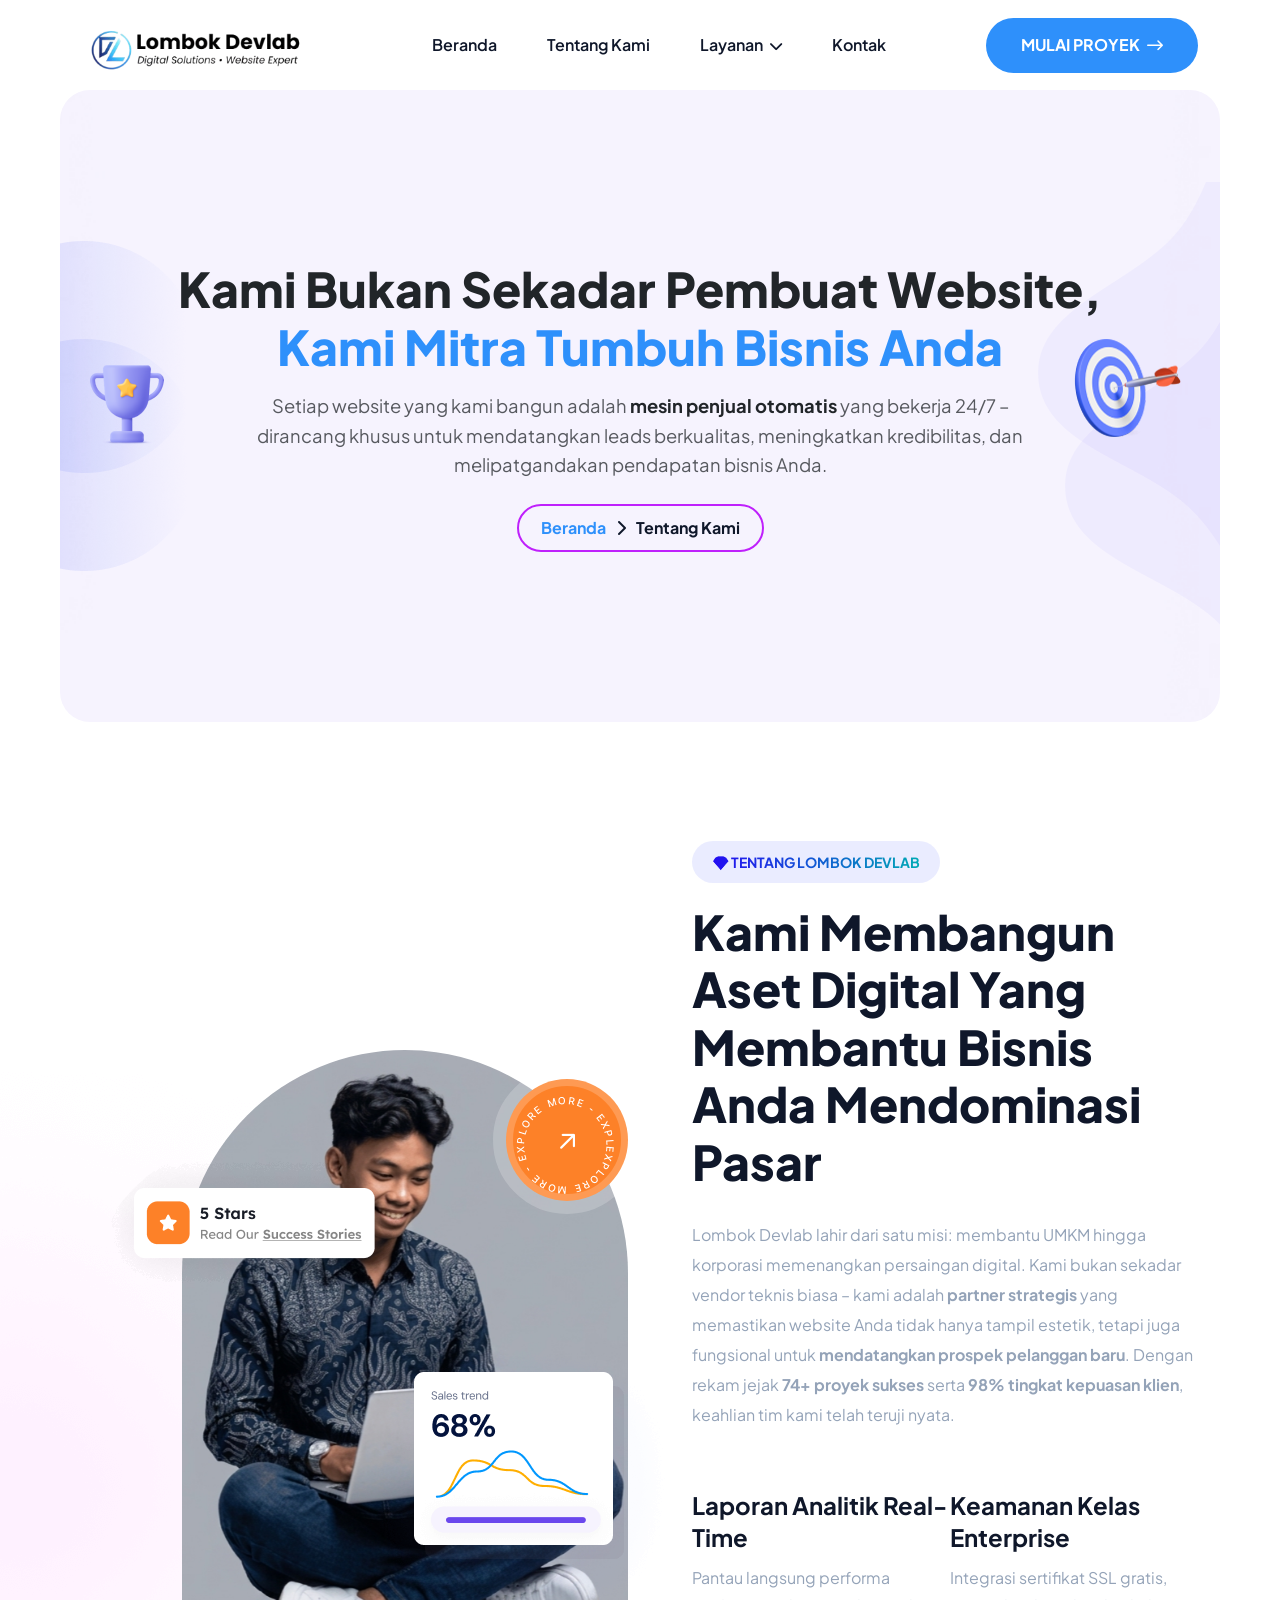
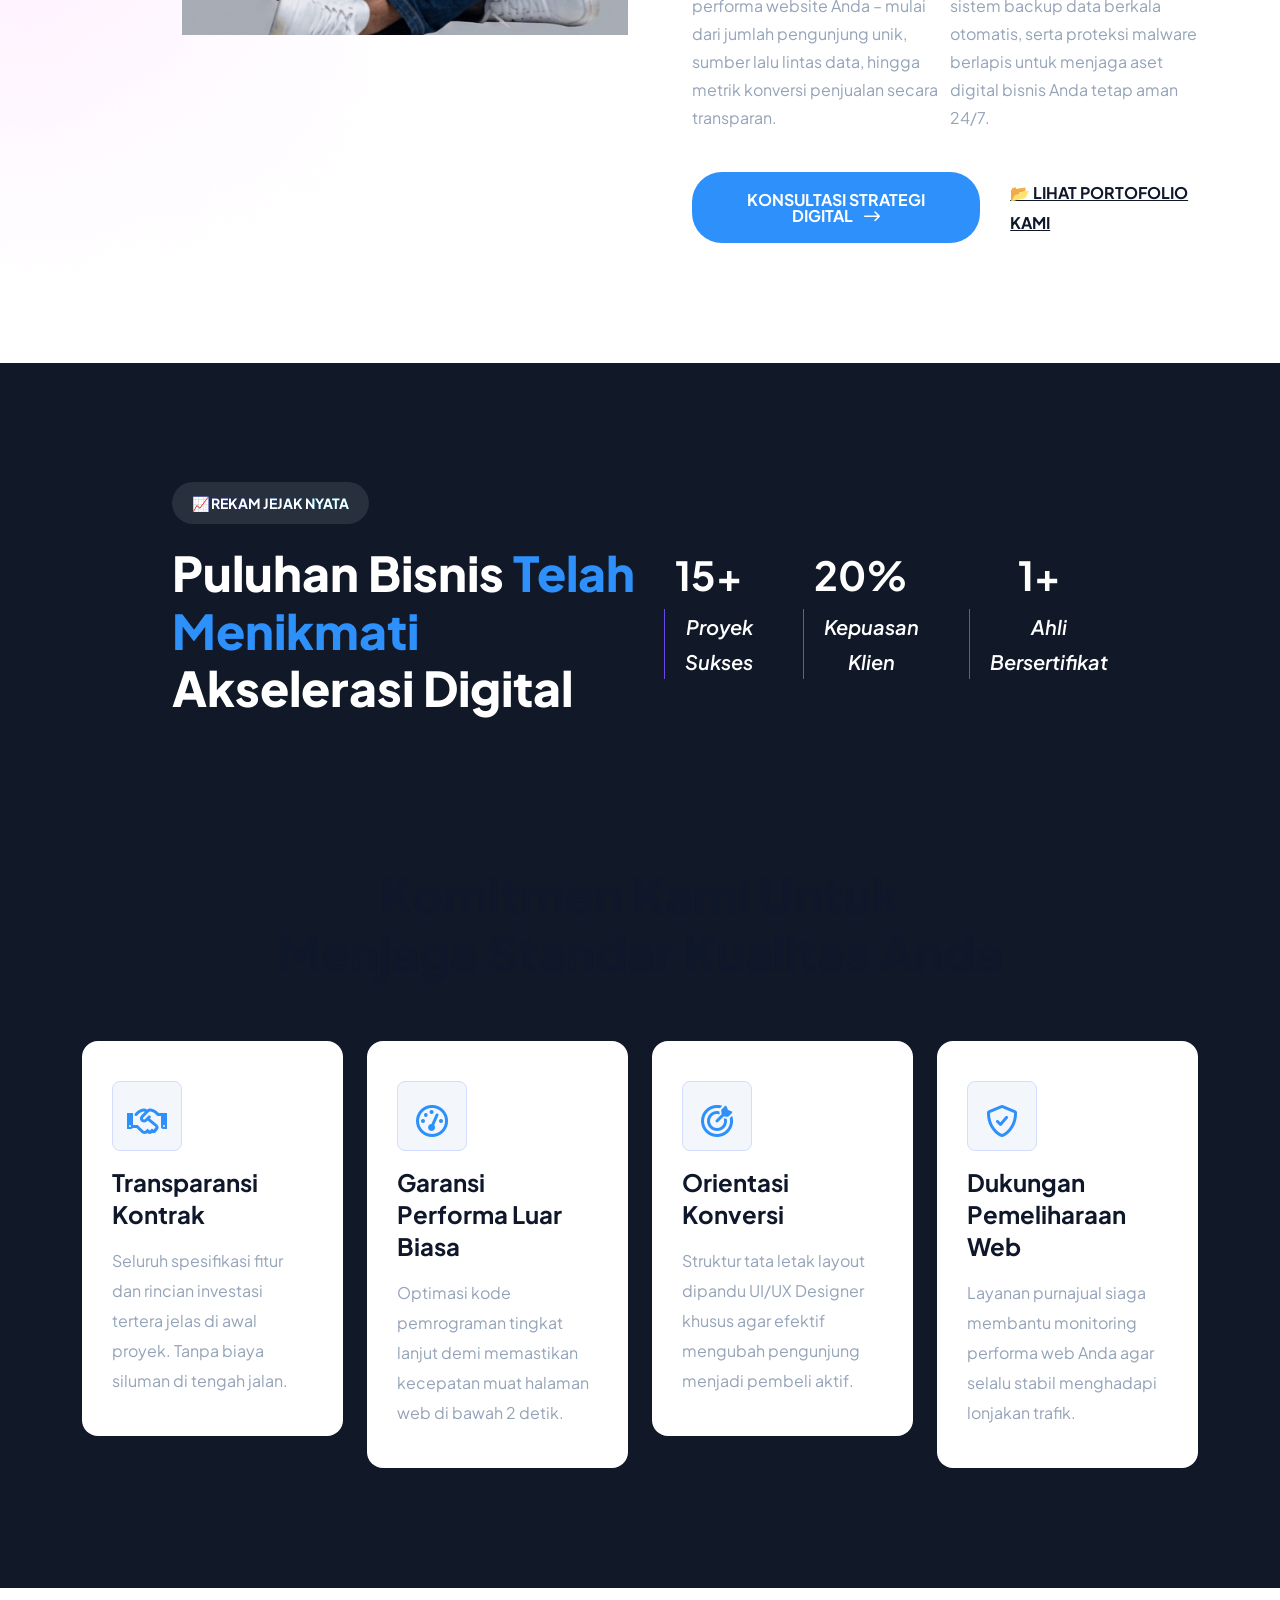
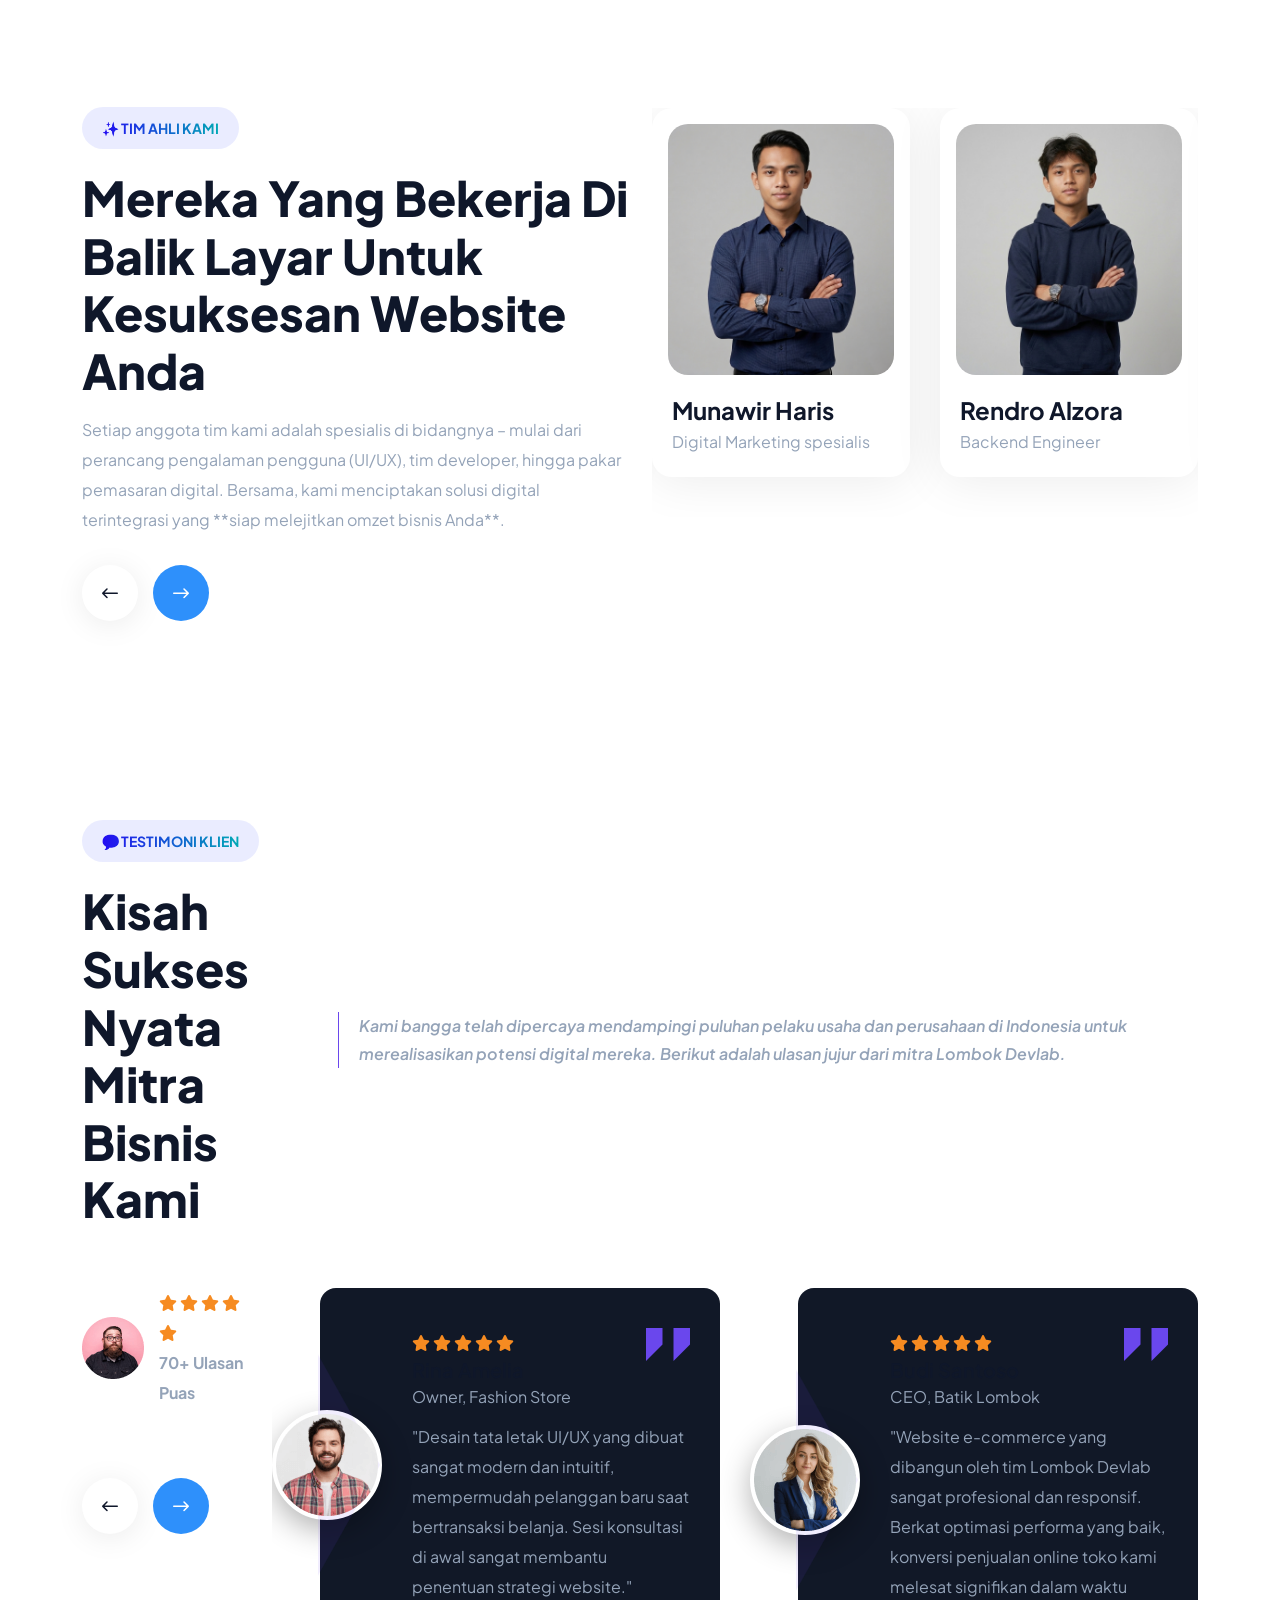
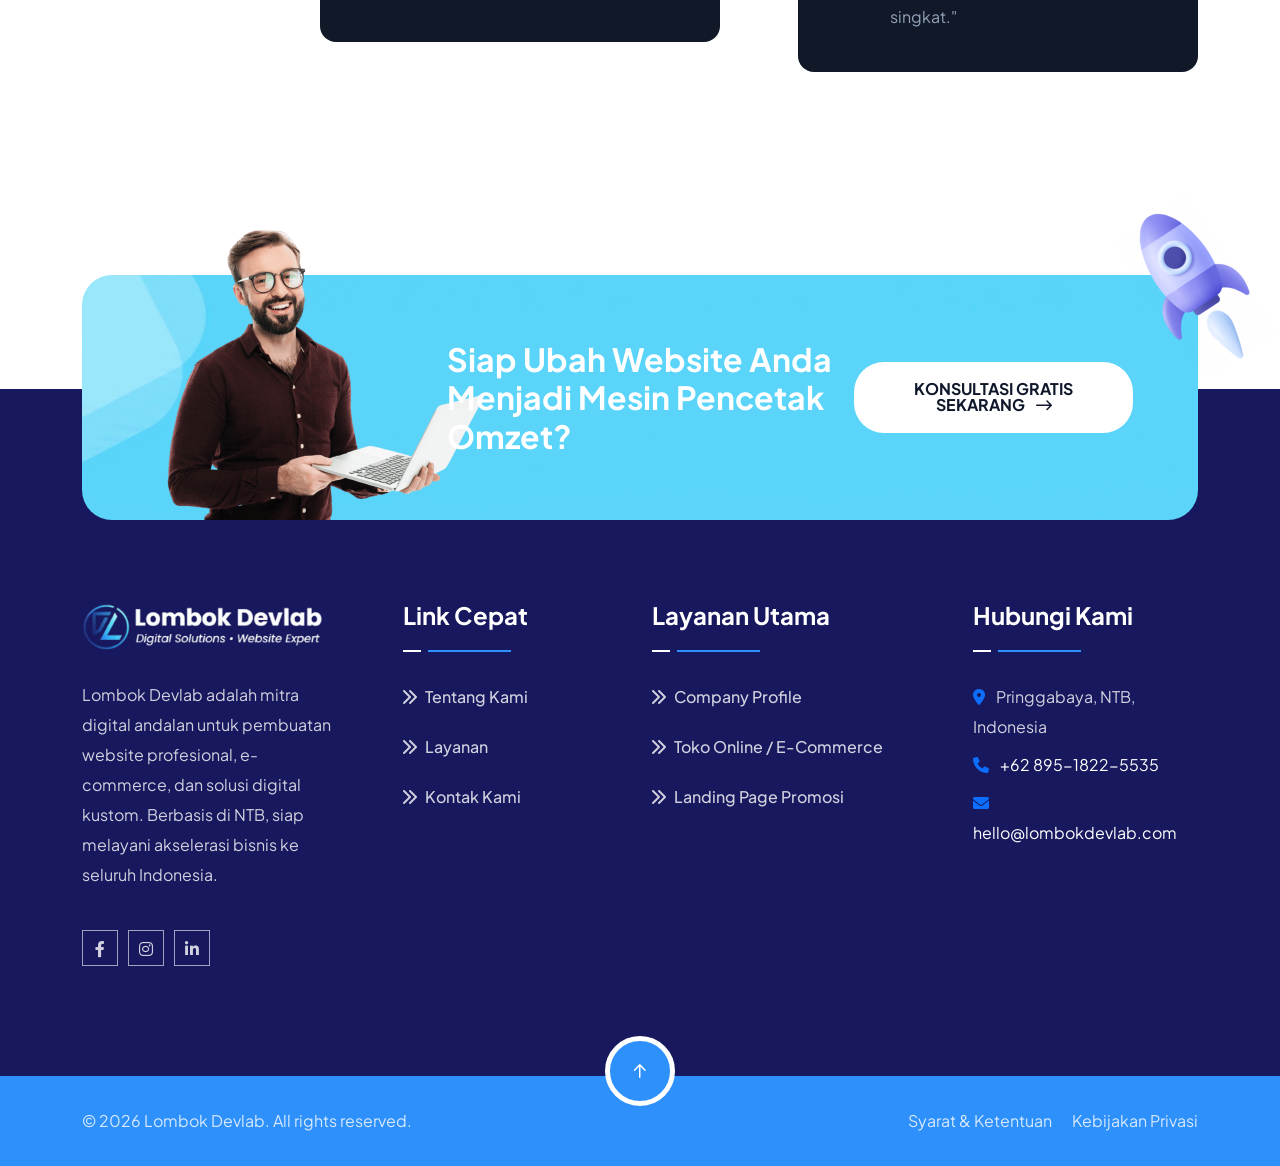
==== about.html @ bbd4115a "chybenk update" ====
<!DOCTYPE html>
<html lang="id">
<head>
    <meta charset="UTF-8">
    <meta http-equiv="X-UA-Compatible" content="IE=edge">
    <meta name="viewport" content="width=device-width, initial-scale=1">
    <meta name="author" content="Lombok Devlab">
    
    <title>Tentang Kami | Lombok Devlab - Agensi Web & Solusi Digital NTB</title>
    <meta name="title" content="Tentang Kami | Lombok Devlab - Agensi Web & Solusi Digital NTB">
    <meta name="description" content="Kenali Lombok Devlab, mitra digital tepercaya di NTB yang menghadirkan layanan pembuatan website profesional, toko online, dan optimasi SEO bergaransi selamanya.">
    <meta name="keywords" content="profil lombok devlab, agensi web mataram, developer website lombok, tentang lombok devlab, it consultant ntb, jasa web pringgabaya">
    <meta name="robots" content="index, follow">
    
    <link rel="canonical" href="https://lombokdevlab.com/about.html">

    <meta property="og:locale" content="id_ID">
    <meta property="og:type" content="website">
    <meta property="og:title" content="Tentang Kami | Lombok Devlab - Agensi Pembuatan Website">
    <meta property="og:description" content="Mitra digital andalan Anda. Dengan portofolio 74+ proyek sukses, kami siap membantu akselerasi bisnis Anda lewat website modern standar global.">
    <meta property="og:url" content="https://lombokdevlab.com/about.html">
    <meta property="og:site_name" content="Lombok Devlab">
    <meta property="og:image" content="https://lombokdevlab.com/assets/img/logo/og-image.jpg">

    <meta property="twitter:card" content="summary_large_image">
    <meta property="twitter:url" content="https://lombokdevlab.com/about.html">
    <meta property="twitter:title" content="Tentang Kami | Lombok Devlab - Agensi Pembuatan Website">
    <meta property="twitter:description" content="Mitra digital andalan Anda. Dengan portofolio 74+ proyek sukses, kami siap membantu akselerasi bisnis Anda lewat website modern standar global.">
    <meta property="twitter:image" content="https://lombokdevlab.com/assets/img/logo/og-image.jpg">
    
    <link rel="shortcut icon" href="assets/img/favicon.svg">
    <link rel="stylesheet" href="assets/css/bootstrap.min.css">
    <link rel="stylesheet" href="assets/css/all.min.css">
    <link rel="stylesheet" href="assets/css/animate.css">
    <link rel="stylesheet" href="assets/css/icomoon.css">
    <link rel="stylesheet" href="assets/css/magnific-popup.css">
    <link rel="stylesheet" href="assets/css/meanmenu.css">
    <link rel="stylesheet" href="assets/css/swiper-bundle.min.css">
    <link rel="stylesheet" href="assets/css/nice-select.css">
    <link rel="stylesheet" href="assets/css/color.css">
    <link rel="stylesheet" href="assets/css/main.css">
    
    <script type="application/ld+json">
    {
      "@context": "https://schema.org",
      "@type": "AboutPage",
      "name": "Tentang Lombok Devlab",
      "description": "Layanan pembuatan website profesional dan e-commerce di NTB dengan fokus pada hasil konversi tinggi dan pertumbuhan bisnis.",
      "url": "https://lombokdevlab.com/about.html",
      "mainEntity": {
        "@type": "Organization",
        "name": "Lombok Devlab",
        "telephone": "+6289518225535",
        "email": "hello@lombokdevlab.com",
        "address": {
          "@type": "PostalAddress",
          "streetAddress": "Mataram - Pringgabaya",
          "addressLocality": "Mataram",
          "addressRegion": "NTB",
          "addressCountry": "ID"
        }
      }
    }
    </script>
     <style>
    @media (max-width: 991px) {
        #header-sticky .container {
            padding-left: 20px !important;
            padding-right: 20px !important;
            max-width: 100% !important;
        }
        
        .header-main .logo img {
            height: 52px !important;
            width: auto !important;
            max-width: 190px !important;
            object-fit: contain !important;
        }
        
        .sidebar__toggle {
            width: 44px !important;
            height: 44px !important;
            display: flex !important;
            align-items: center !important;
            justify-content: center !important;
            border-radius: 8px !important;
            cursor: pointer;
            transition: all 0.3s ease;
        }

        #header-sticky:not(.sticky) .sidebar__toggle i {
            color: #000000 !important;
            font-size: 24px !important;
        }

        #header-sticky.sticky .sidebar__toggle i {
            color: #1a1a1a !important; 
            font-size: 24px !important;
        }
    }
    </style>
</head>
<body>

<button id="back-top" class="back-to-top"><i class="fa-regular fa-arrow-up"></i></button>

<div class="fix-area">
    <div class="offcanvas__info">
        <div class="offcanvas__wrapper">
            <div class="offcanvas__content">
                <div class="offcanvas__top mb-5 d-flex justify-content-between align-items-center">
                  
                    <div class="offcanvas__close"><button><i class="fas fa-times"></i></button></div>
                </div>
                <div class="mobile-menu fix mb-3"></div>
                <div class="offcanvas__contact">
                    <h4>Info Kontak</h4>
                    <ul>
                        <li class="d-flex align-items-center">
                            <div class="offcanvas__contact-icon"><i class="fal fa-map-marker-alt"></i></div>
                            <div class="offcanvas__contact-text"><a target="_blank" href="https://maps.app.goo.gl/cxtEDFqrJVQ4kTCD9">- Pringgabaya, NTB, Indonesia</a></div>
                        </li>
                        <li class="d-flex align-items-center">
                            <div class="offcanvas__contact-icon mr-15"><i class="fal fa-envelope"></i></div>
                            <div class="offcanvas__contact-text"><a href="mailto:hello@lombokdevlab.com">hello@lombokdevlab.com</a></div>
                        </li>
                        <li class="d-flex align-items-center">
                            <div class="offcanvas__contact-icon mr-15"><i class="fal fa-clock"></i></div>
                            <div class="offcanvas__contact-text"><span>Senin - Jumat, 09.00 - 17.00 WITA</span></div>
                        </li>
                        <li class="d-flex align-items-center">
                            <div class="offcanvas__contact-icon mr-15"><i class="far fa-phone"></i></div>
                            <div class="offcanvas__contact-text"><a href="https://wa.me/6289518225535">+62 895-1822-5535</a></div>
                        </li>
                    </ul>
                    <div class="social-icon d-flex align-items-center mt-4">
                        <span><br></span>
                        <hr>
                        <!-- chyybenk  -->
                        <hr>
                        <span><br></span>
                    </div>
                </div>
            </div>
        </div>
    </div>
</div>
<div class="offcanvas__overlay"></div>

<header id="header-sticky" class="header-1 style-2">
    <div class="container">
        <div class="mega-menu-wrapper">
            <div class="header-main">
                <div class="logo">
                    <a href="index.html" class="header-logo">
                        <img src="assets/img/logo/ldl-logo-black.png"  alt="Lombok Devlab Light Logo">
                    </a>
                    <a href="index.html" class="header-logo-2">
                        <img src="assets/img/logo/ldl-logo-black.png" style="max-width: 280px; height: auto;" alt="Lombok Devlab Dark Logo">
                    </a>
                </div>
                <div class="mean__menu-wrapper">
                    <div class="main-menu">
                        <nav id="mobile-menu">
                            <ul>
                                <li class="active"><a href="index.html">Beranda</a></li>
                                <li><a href="about.html">Tentang Kami</a></li>
                                <li class="has-dropdown">
                                    <a href="#">Layanan <i class="fa-solid fa-chevron-down"></i></a>
                                    <ul class="submenu">
                                        <li><a href="jasa-pembuatan-website-company-profile.html">Company Profile</a></li>
                                        <li><a href="jasa-pembuatan-toko-online-ecommerce.html">Toko Online</a></li>
                                        <li><a href="jasa-pembuatan-landing-page.html">Landing Page</a></li>
                                    </ul>
                                </li>
                                <!-- <li><a href="artikel.html">Artikel</a></li> -->
                                <li><a href="kontak.html">Kontak</a></li>
                            </ul>
                        </nav>
                    </div>
                </div>
                <div class="header-right d-flex justify-content-end align-items-center">
                    <div class="main-button">
                        <a href="https://wa.me/6289518225535?text=Halo%20Lombok%20Devlab,%20saya%20ingin%20memulai%20proyek%20pembuatan%20website." class="theme-btn">
                            Mulai Proyek <i class="fa-regular fa-arrow-right-long ms-1"></i>
                        </a>
                    </div>
                    <div class="header__hamburger d-xl-none my-auto">
                        <div class="sidebar__toggle">
                            <i class="fas fa-bars"></i>
                        </div>
                    </div>
                </div>
            </div>
        </div>
    </div>
</header>

<!-- hero section about -->
<div class="breadcrumb-wrapper bg-cover" style="background-image: url('assets/img/breadcrumb.jpg');">
    <div class="left-shape"><img src="assets/img/breadcrumb-shape.png" alt="Lombok Devlab Decor Element"></div>
    <div class="right-shape"><img src="assets/img/breadcrumb-shape-2.png" alt="Lombok Devlab Decor Element"></div>
    <div class="container">
        <div class="page-heading text-center">
            
            <h1 class="d-none">Tentang Lombok Devlab</h1>
            
            <div class="breadcrumb-sub-title">
                <h2 class="wow fadeInUp text-dark font-weight-bold" data-wow-delay=".3s" >
                    Kami Bukan Sekadar Pembuat Website,<br> 
                    <span style="color: var(--theme);">Kami Mitra Tumbuh Bisnis Anda</span>
                </h2>
            </div>
            
            <p class="wow fadeInUp mt-3 text-muted" data-wow-delay=".5s" style="font-size: 1.15rem; max-width: 800px; margin: 0 auto; line-height: 1.6;">
                Setiap website yang kami bangun adalah <strong class="text-dark">mesin penjual otomatis</strong> yang bekerja 24/7 – dirancang khusus untuk mendatangkan leads berkualitas, meningkatkan kredibilitas, dan melipatgandakan pendapatan bisnis Anda.
            </p>
            
            <ul class="breadcrumb-items wow fadeInUp mt-4" data-wow-delay=".7s">
                <li>
                    <a href="index.html">Beranda</a>
                </li>
                <li>
                    <i class="fa-solid fa-chevron-right"></i>
                </li>
                <li>
                    Tentang Kami
                </li>
            </ul>

        </div>
    </div>
</div>

<!-- about sec -->
 <section class="about-section-2 fix section-padding">
    <div class="bg-shape"><img src="assets/img/about/bg-shape-2.png" alt="Lombok Devlab Background Decor"></div>
    <div class="right-shape float-bob-x"><img src="assets/img/case-studies/right-shaape.png" alt="Lombok Devlab Vector Element"></div>
    <div class="container">
        <div class="about-wrapper-2">
            <div class="row g-4 align-items-center">
                
                <div class="col-lg-6">
                    <div class="about-image">
                        <!-- <img src="assets/img/about/01.jpg" alt="Tim Pengembang Web Lombok Devlab" class="wow img-custom-anim-left"> -->
                        <img src="assets/img/about/01.jpg" alt="Tim Pengembang Web Lombok Devlab" class="wow img-custom-anim-left">
                        <div class="box-shape float-bob-y"><img src="assets/img/about/box-shape-2.png" alt="Decor Box"></div>
                        <div class="gap-shape float-bob-x"><img src="assets/img/about/grap-2.png" alt="Analytics Graph Decor"></div>
                        <a href="projects.html" class="circle-button">
                            <i class="fa-regular fa-arrow-up-right"></i>
                            <span class="text-circle"><img src="assets/img/about/white-text.png" alt="Interactive Button"></span>
                        </a>
                    </div>
                </div>
                
                <div class="col-lg-6">
                    <div class="about-content">
                        <div class="section-title">
                            <div class="sub-title bg-color-2 wow fadeInUp"><span>💎 TENTANG LOMBOK DEVLAB</span></div>
                            <h2 class="wow fadeInUp" data-wow-delay=".3s">
                                Kami Membangun <strong>Aset Digital</strong> yang Membantu Bisnis Anda <strong>Mendominasi Pasar</strong>
                            </h2>
                        </div>
                        
                        <p class="mt-3 mt-md-0 wow fadeInUp" data-wow-delay=".5s">
                            Lombok Devlab lahir dari satu misi: membantu UMKM hingga korporasi memenangkan persaingan digital. Kami bukan sekadar vendor teknis biasa – kami adalah <strong>partner strategis</strong> yang memastikan website Anda tidak hanya tampil estetik, tetapi juga fungsional untuk <strong>mendatangkan prospek pelanggan baru</strong>. Dengan rekam jejak <strong>74+ proyek sukses</strong> serta <strong>98% tingkat kepuasan klien</strong>, keahlian tim kami telah teruji nyata.
                        </p>
                        
                        <div class="icon-items-area">
                            <div class="icon-items wow fadeInUp" data-wow-delay=".3s">
                                <div class="content">
                                    <h3>Laporan Analitik Real-time</h3>
                                    <p>Pantau langsung performa performa website Anda – mulai dari jumlah pengunjung unik, sumber lalu lintas data, hingga metrik konversi penjualan secara transparan.</p>
                                </div>
                            </div>
                            <div class="icon-items wow fadeInUp" data-wow-delay=".5s">
                                <div class="content">
                                    <h3>Keamanan Kelas Enterprise</h3>
                                    <p>Integrasi sertifikat SSL gratis, sistem backup data berkala otomatis, serta proteksi malware berlapis untuk menjaga aset digital bisnis Anda tetap aman 24/7.</p>
                                </div>
                            </div>
                        </div>
                        
                        <div class="about-button">
                            <div class="main-button wow fadeInUp" data-wow-delay=".3s">
                                <a href="https://wa.me/6289518225535?text=Halo%20Lombok%20Devlab,%20saya%20tertarik%20dengan%20Jasa%20Konsultasi%20Strategi%20Digital%20di%20halaman%20About." class="theme-btn">
                                    Konsultasi Strategi Digital <i class="fa-regular fa-arrow-right-long ms-2"></i>
                                </a>
                            </div>
                            <a href="projects.html" class="link-btn wow fadeInUp" data-wow-delay=".5s">📂 Lihat Portofolio Kami</a>
                        </div>
                    </div>
                </div>

            </div>
        </div>
    </div>
</section>

<section class="cta-counter-section-3 fix section-bg section-padding bg-cover" style="background-image: url('assets/img/cta-counter-bg.jpg');">
    <div class="container">
        <div class="cta-counter-wrapper-2">
            <div class="section-title-area">
                <div class="section-title">
                    <div class="sub-title bg-color-3 wow fadeInUp"><span>📈 REKAM JEJAK NYATA</span></div>
                    <h2 class="text-white wow fadeInUp" data-wow-delay=".3s">
                        Puluhan Bisnis <strong style="color: var(--theme);">Telah Menikmati</strong> Akselerasi Digital
                    </h2>
                </div>
                <div class="counter-box-area">
                    <div class="counter-text wow fadeInUp" data-wow-delay=".3s">
                        <h2><span class="count">74</span>+</h2>
                        <p>Proyek Sukses</p>
                    </div>
                    <div class="counter-text wow fadeInUp" data-wow-delay=".5s">
                        <h2><span class="count">98</span>%</h2>
                        <p>Kepuasan Klien</p>
                    </div>
                    <div class="counter-text wow fadeInUp" data-wow-delay=".7s">
                        <h2><span class="count">5</span>+</h2>
                        <p>Ahli Bersertifikat</p>
                    </div>
                </div>
            </div>
        </div>
    </div>
</section>

<section class="value-section fix section-padding section-bg pt-0">
    <div class="value-shape"><img src="assets/img/value-shape.png" alt="Lombok Devlab Shape Element"></div>
    <div class="value-shape-2"><img src="assets/img/value-shape-2.png" alt="Lombok Devlab Shape Element"></div>
    <div class="container">
        <div class="section-title text-center wow fadeInUp">
            <h2>Komitmen Kami untuk <br><strong>Menjaga Standar Kualitas</strong> Anda</h2>
        </div>
        <div class="row g-4">
            <div class="col-xl-3 col-lg-4 col-md-6 wow fadeInUp" data-wow-delay=".2s">
                <div class="value-box-items">
                    <div class="icon"><i class="fa-regular fa-handshake" style="color: var(--theme); font-size: 2rem;"></i></div>
                    <div class="content mt-3">
                        <h3>Transparansi Kontrak</h3>
                        <p>Seluruh spesifikasi fitur dan rincian investasi tertera jelas di awal proyek. Tanpa biaya siluman di tengah jalan.</p>
                    </div>
                </div>
            </div>
            <div class="col-xl-3 col-lg-4 col-md-6 wow fadeInUp" data-wow-delay=".4s">
                <div class="value-box-items">
                    <div class="icon"><i class="fa-regular fa-gauge-high" style="color: var(--theme); font-size: 2rem;"></i></div>
                    <div class="content mt-3">
                        <h3>Garansi Performa Luar Biasa</h3>
                        <p>Optimasi kode pemrograman tingkat lanjut demi memastikan kecepatan muat halaman web di bawah 2 detik.</p>
                    </div>
                </div>
            </div>
            <div class="col-xl-3 col-lg-4 col-md-6 wow fadeInUp" data-wow-delay=".6s">
                <div class="value-box-items">
                    <div class="icon"><i class="fa-regular fa-bullseye-arrow" style="color: var(--theme); font-size: 2rem;"></i></div>
                    <div class="content mt-3">
                        <h3>Orientasi Konversi</h3>
                        <p>Struktur tata letak layout dipandu UI/UX Designer khusus agar efektif mengubah pengunjung menjadi pembeli aktif.</p>
                    </div>
                </div>
            </div>
            <div class="col-xl-3 col-lg-4 col-md-6 wow fadeInUp" data-wow-delay=".8s">
                <div class="value-box-items">
                    <div class="icon"><i class="fa-regular fa-shield-check" style="color: var(--theme); font-size: 2rem;"></i></div>
                    <div class="content mt-3">
                        <h3>Dukungan Pemeliharaan Web</h3>
                        <p>Layanan purnajual siaga membantu monitoring performa web Anda agar selalu stabil menghadapi lonjakan trafik.</p>
                    </div>
                </div>
            </div>
        </div>
    </div>
</section>

<section class="team-section-33 section-padding">
    <div class="container">
        <div class="row g-4">
            
            <div class="col-lg-6">
                <div class="team-left-content sticky-style">
                    <div class="section-title">
                        <div class="sub-title bg-color-2 wow fadeInUp"><span>✨ TIM AHLI KAMI</span></div>
                        <h2 class="wow fadeInUp" data-wow-delay=".3s">
                            Mereka yang <strong>Bekerja di Balik Layar</strong> untuk Kesuksesan Website Anda
                        </h2>
                        <p class="mt-3">
                            Setiap anggota tim kami adalah spesialis di bidangnya – mulai dari perancang pengalaman pengguna (UI/UX), tim developer, hingga pakar pemasaran digital. Bersama, kami menciptakan solusi digital terintegrasi yang **siap melejitkan omzet bisnis Anda**.
                        </p>
                    </div>
                    <div class="array-button wow fadeInUp">
                        <button class="array-prev"><i class="fa-regular fa-arrow-left-long"></i></button>
                        <button class="array-next"><i class="fa-regular fa-arrow-right-long"></i></button>
                    </div>
                </div>
            </div>
            
            <div class="col-lg-6">
                <div class="swiper team-slider">
                    <div class="swiper-wrapper">
                        
                        <div class="swiper-slide">
                            <div class="team-card-items mt-0">
                                <div class="team-image">
                                    <img src="assets/img/team/01.png" alt="Rizki Maulana - Lead Developer & Founder Lombok Devlab">
                                </div>
                                <div class="team-content">
                                    <h3><a href="javascript:void(0);">Rosi Zamhari</a></h3>
                                    <p>Lead Developer</p>
                                </div>
                            
                            </div>
                        </div>

                        <div class="swiper-slide">
                            <div class="team-card-items mt-0">
                                <div class="team-image">
                                    <img src="assets/img/team/02.jpg" alt="Munawir Haris- Digital Marketing Specialist Lombok Devlab">
                                </div>
                                <div class="team-content">
                                    <h3><a href="javascript:void(0);">Munawir Haris</a></h3>
                                    <p>Digital Marketing spesialis</p>
                                </div>
                               
                            </div>
                        </div>

                        <div class="swiper-slide">
                            <div class="team-card-items mt-0">
                                <div class="team-image">
                                    <img src="assets/img/team/02.png" alt="Rendro Alzora - Back End Engineer Lombok Devlab">
                                </div>
                                <div class="team-content">
                                    <h3><a href="javascript:void(0);">Rendro Alzora</a></h3>
                                    <p>Backend Engineer</p>
                                </div>
                          
                            </div>
                        </div>

                        <div class="swiper-slide">
                            <div class="team-card-items mt-0">
                                <div class="team-image">
                                    <!-- <img src="assets/img/team/04.jpg" alt="Aletta Quenby - Digital Marketing Specialist Lombok Devlab"> -->
                                    <img src="assets/img/team/04.jpg" alt="Aletta Quenby - UI/UX Designer Lombok Devlab">
                                </div>
                                <div class="team-content">
                                    <h3><a href="javascript:void(0);">Aletta Quenby</a></h3>
                                    <p>UI/UX Designer</p>
                                </div>
                              
                            </div>
                        </div>

                    </div>
                </div>
            </div>

        </div>
    </div>
</section>

<section class="testimonial-section fix section-padding">
    <div class="container">
        <div class="testimonial-wrapper">
            <div class="section-title-area">
                <div class="section-title">
                    <div class="sub-title bg-color-2 wow fadeInUp"><span>💬 TESTIMONI KLIEN</span></div>
                    <h2 class="wow fadeInUp" data-wow-delay=".3s">
                        Kisah Sukses Nyata<br>Mitra Bisnis Kami
                    </h2>
                </div>
                <p class="wow fadeInUp" data-wow-delay=".5s">
                    Kami bangga telah dipercaya mendampingi puluhan pelaku usaha dan perusahaan di Indonesia untuk merealisasikan potensi digital mereka. Berikut adalah ulasan jujur dari mitra Lombok Devlab.
                </p>
            </div>
            
            <div class="row">
                <div class="col-xl-2 col-lg-4">
                    <div class="testimonial-left wow fadeInUp" data-wow-delay=".3s">
                        <div class="client-img">
                            <img src="assets/img/testimonial/10.png" alt="Akumulasi Rating Klien Lombok Devlab">
                            <div class="content">
                                <div class="star">
                                    <i class="fa-solid fa-star"></i>
                                    <i class="fa-solid fa-star"></i>
                                    <i class="fa-solid fa-star"></i>
                                    <i class="fa-solid fa-star"></i>
                                    <i class="fa-solid fa-star"></i>
                                </div>
                                <p>70+ Ulasan Puas</p>
                            </div>
                        </div>
                        <div class="array-button wow fadeInUp" data-wow-delay=".5s">
                            <button class="array-prev"><i class="fa-regular fa-arrow-left-long"></i></button>
                            <button class="array-next"><i class="fa-regular fa-arrow-right-long"></i></button>
                        </div>
                    </div>
                </div>
                
                <div class="col-xl-10 col-lg-8">
                    <div class="swiper testimonial-slider">
                        <div class="swiper-wrapper">
                            
                            <div class="swiper-slide">
                                <div class="testimonial-box-items">
                                    <div class="icon">
                                        <img src="assets/img/testimonial/icon.png" alt="Quote Graphic Element">
                                    </div>
                                    <div class="testimonial-img">
                                        <img src="assets/img/testimonial/01.png" alt="Budi Santoso - CEO Batik Lombok">
                                        <div class="shape-img">
                                            <img src="assets/img/testimonial/shape.png" alt="Decorative Pattern">
                                        </div>
                                    </div>
                                    <div class="content">
                                        <div class="client-info">
                                            <div class="star">
                                                <i class="fa-solid fa-star"></i>
                                                <i class="fa-solid fa-star"></i>
                                                <i class="fa-solid fa-star"></i>
                                                <i class="fa-solid fa-star"></i>
                                                <i class="fa-solid fa-star"></i>
                                            </div>
                                            <h5>Budi Santoso</h5>
                                            <span>CEO, Batik Lombok</span>
                                        </div>
                                        <p>
                                            "Website e-commerce yang dibangun oleh tim Lombok Devlab sangat profesional dan responsif. Berkat optimasi performa yang baik, konversi penjualan online toko kami melesat signifikan dalam waktu singkat."
                                        </p>
                                    </div>
                                </div>
                            </div>
                            
                            <div class="swiper-slide">
                                <div class="testimonial-box-items">
                                    <div class="icon">
                                        <img src="assets/img/testimonial/icon.png" alt="Quote Graphic Element">
                                    </div>
                                    <div class="testimonial-img">
                                        <img src="assets/img/testimonial/02.png" alt="Rina Amelia - Owner Fashion Store">
                                        <div class="shape-img">
                                            <img src="assets/img/testimonial/shape.png" alt="Decorative Pattern">
                                        </div>
                                    </div>
                                    <div class="content">
                                        <div class="client-info">
                                            <div class="star">
                                                <i class="fa-solid fa-star"></i>
                                                <i class="fa-solid fa-star"></i>
                                                <i class="fa-solid fa-star"></i>
                                                <i class="fa-solid fa-star"></i>
                                                <i class="fa-solid fa-star"></i>
                                            </div>
                                            <h5>Rina Amelia</h5>
                                            <span>Owner, Fashion Store</span>
                                        </div>
                                        <p>
                                            "Desain tata letak UI/UX yang dibuat sangat modern dan intuitif, mempermudah pelanggan baru saat bertransaksi belanja. Sesi konsultasi di awal sangat membantu penentuan strategi website."
                                        </p>
                                    </div>
                                </div>
                            </div>

                          
                        </div>
                    </div>
                </div>
            </div>

        </div>
    </div>
</section>

<!-- Cta Section Start -->
<section class="cta-section section-padding pb-0">
    <div class="rokect-shape float-bob-y"><img src="assets/img/rokect.png" alt="Lombok Devlab Business Growth Rocket Animation"></div>
    <div class="container">
        <div class="cta-wrapper bg-cover" style="background-image: url('assets/img/cta-bg.png');">
            <div class="cta-img wow img-custom-anim-left" data-wow-duration="1.5s" data-wow-delay="0.3s">
                <img src="assets/img/cta-img.png" alt="Solusi Transformasi Digital Lombok Devlab">
            </div>
            
            <h2 class="wow fadeInUp" data-wow-delay=".3s">
                Siap Ubah Website Anda <br> Menjadi Mesin Pencetak Omzet?
            </h2>
            
            <div class="main-button wow fadeInUp" data-wow-delay=".5s">
                <a href="https://wa.me/6289518225535?text=Halo%20Lombok%20Devlab,%20saya%20sudah%20membaca%20halaman%20About%20dan%20ingin%20konsultasi%20pembuatan%20website%20sekarang." class="theme-btn text-decoration-none">
                    KONSULTASI GRATIS SEKARANG <i class="fa-regular fa-arrow-right-long ms-2"></i>
                </a>
            </div>
        </div>
    </div>
</section>

<!-- Footer Sec-->
<footer class="footer-section footer-bg fix">
    <div class="container">
        <div class="footer-widgets-wrapper">
            <div class="row">
                <div class="col-xl-3 col-lg-4 col-md-6 wow fadeInUp" data-wow-delay=".2s">
                    <div class="single-footer-widget">
                        <div class="widget-head">
                            <a href="index.html">
                                <img src="assets/img/logo/ldl-logo-white.png" style="max-width: 240px; width: 100%; height: auto;" alt="Lombok Devlab Digital Agency Logo">
                            </a>
                        </div>
                        <div class="footer-content">
                            <p>Lombok Devlab adalah mitra digital andalan untuk pembuatan website profesional, e-commerce, dan solusi digital kustom. Berbasis di NTB, siap melayani akselerasi bisnis ke seluruh Indonesia.</p>
                            <div class="social-icon d-flex align-items-center">
                                <a href="https://facebook.com" target="_blank"><i class="fab fa-facebook-f"></i></a>
                                <a href="https://instagram.com" target="_blank"><i class="fab fa-instagram"></i></a>
                                <a href="https://linkedin.com" target="_blank"><i class="fab fa-linkedin-in"></i></a>
                            </div>
                        </div>
                    </div>
                </div>

                <div class="col-xl-3 col-lg-4 col-md-6 ps-lg-5 wow fadeInUp" data-wow-delay=".4s">
                    <div class="single-footer-widget">
                        <div class="widget-head"><h3>Link Cepat</h3></div>
                        <ul class="list-area">
                            <li><a href="about.html"><i class="fa-solid fa-chevrons-right"></i> Tentang Kami</a></li>
                            <li><a href="#service"><i class="fa-solid fa-chevrons-right"></i> Layanan</a></li>
                            <!-- <li><a href="projects.html"><i class="fa-solid fa-chevrons-right"></i> Portofolio</a></li> -->
                            <!-- <li><a href="blog.html"><i class="fa-solid fa-chevrons-right"></i> Artikel</a></li> -->
                            <li><a href="kontak.html"><i class="fa-solid fa-chevrons-right"></i> Kontak Kami</a></li>
                        </ul>
                    </div>
                </div>

                <div class="col-xl-3 col-lg-4 col-md-6 wow fadeInUp" data-wow-delay=".6s">
                    <div class="single-footer-widget">
                        <div class="widget-head"><h3>Layanan Utama</h3></div>
                        <ul class="list-area mt-3">
                            <li><a href="jasa-pembuatan-website-company-profile.html"><i class="fa-solid fa-chevrons-right"></i> Company Profile</a></li>
                            <li><a href="jasa-pembuatan-toko-online-ecommerce.html"><i class="fa-solid fa-chevrons-right"></i> Toko Online / E-Commerce</a></li>
                            <li><a href="jasa-pembuatan-landing-page.html"><i class="fa-solid fa-chevrons-right"></i> Landing Page Promosi</a></li>
                            <!-- <li><a href="maintenance.html"><i class="fa-solid fa-chevrons-right"></i> Website Maintenance</a></li> -->
                        </ul>
                    </div>
                </div>

                <div class="col-xl-3 col-lg-4 col-md-6 ps-xl-5 wow fadeInUp" data-wow-delay=".8s">
                    <div class="single-footer-widget">
                        <div class="widget-head"><h3>Hubungi Kami</h3></div>
                        <div class="footer-content mt-3">
                            <p class="mb-2"><i class="fa-solid fa-location-dot me-2 text-primary"></i> Pringgabaya, NTB, Indonesia</p>
                            <p class="mb-2">
                                <a href="https://wa.me/6289518225535" class="text-white text-decoration-none">
                                    <i class="fa-solid fa-phone me-2 text-primary"></i> +62 895-1822-5535
                                </a>
                            </p>
                            <p class="mb-0">
                                <a href="mailto:hello@lombokdevlab.com" class="text-white text-decoration-none">
                                    <i class="fa-solid fa-envelope me-2 text-primary"></i> hello@lombokdevlab.com
                                </a>
                            </p>
                        </div>
                    </div>
                </div>
            </div>
        </div>
    </div>

    <div class="footer-bottom">
        <div class="container">
            <div class="footer-wrapper d-flex align-items-center justify-content-between">
                <p class="wow fadeInLeft color-2" data-wow-delay=".3s">
                    &copy; <span id="currentYear">2026</span> Lombok Devlab. All rights reserved.
                </p>
                <ul class="footer-menu wow fadeInRight" data-wow-delay=".5s">
                    <li><a href="terms.html">Syarat & Ketentuan</a></li>
                    <li><a href="privacy.html">Kebijakan Privasi</a></li>
                </ul>
            </div>
        </div>
        <a href="#" id="scrollUp" class="scroll-icon"><i class="far fa-arrow-up"></i></a>
    </div>
</footer>

<script>
    document.getElementById("currentYear").textContent = new Date().getFullYear();
</script>

<!-- All JS Plugins -->
<script src="assets/js/jquery-3.7.1.min.js"></script>
<script src="assets/js/viewport.jquery.js"></script>
<script src="assets/js/bootstrap.bundle.min.js"></script>
<script src="assets/js/jquery.nice-select.min.js"></script>
<script src="assets/js/jquery.waypoints.js"></script>
<script src="assets/js/jquery.counterup.min.js"></script>
<script src="assets/js/swiper-bundle.min.js"></script>
<script src="assets/js/jquery.meanmenu.min.js"></script>
<script src="assets/js/jquery.magnific-popup.min.js"></script>
<script src="assets/js/wow.min.js"></script>
<script src="assets/js/circle-progress.js"></script>
<script src="assets/js/contact.form.js"></script>
<script src="assets/js/main.js"></script>
</body>
</html>
---- assets/css/main.css ----
/*
Theme Name: Digtek
Author: Gramentheme
Author URI: https://themeforest.net/user/Gramentheme
Description: Digtek - Digital Marketing Agency Html Template
Version: 1.0.0
*/
/*CSS Table Of Content Ends Here*/
@import url("https://fonts.googleapis.com/css2?family=Plus+Jakarta+Sans:ital,wght@0,200..800;1,200..800&amp;display=swap");
@import url("https://fonts.googleapis.com/css2?family=DM+Sans:ital,opsz,wght@0,9..40,100..1000;1,9..40,100..1000&amp;display=swap");
/* :root {
  --body: #fff;
  --black: #000;
  --white: #fff;
  --theme: #6A47ED;
  --theme2: #C6F806;
  --header: #17012C;
  --text: #504E4E;
  --border: #E5E5E5;
  --bg: #F6F3FE;
  --box-shadow: 0px 4px 25px 0px rgba(0, 0, 0, 0.06);
} */


/* :root {
  --body: #0a0c10;        
  --black: #000000;
  --white: #ffffff;
  --theme: #0066FF;         
  --theme2: #00D1FF;        
  --header: #0f172a;        
  --text: #94a3b8;        
  --title: #f8fafc;        
  --border: #1e293b;       
  --bg: #111827;            
  --box-shadow: 0px 10px 30px 0px rgba(0, 0, 0, 0.3);
} */

/* warna baru */
:root {
  --body: #0a0c10;
  --black: #000000;
  --white: #ffffff;
  --theme: #2E90FB;        /* ganti dari #0066FF ke biru medium logo */
  --theme2: #54D8FC;       /* sudah cocok, boleh pertahankan */
  --header: #0f172a;       /* opsional: bisa ganti ke #232C72 untuk nuansa biru gelap */
  --text: #94a3b8;
  --title: #f8fafc;
  --border: #1e293b;
  --bg: #111827;
  --box-shadow: 0px 10px 30px 0px rgba(0, 0, 0, 0.3);
}

.main-button {
  position: relative;
  display: flex;
  align-items: center;
}
.main-button .theme-btn {
  position: relative;
  z-index: 2;
  display: inline-block;
  border: none;
  text-transform: uppercase;
  text-align: center;
  background-color: var(--theme);
  color: var(--white);
  font-size: 16px;
  font-weight: 700;
  line-height: 1;
  padding: 19.5px 35px;
  border-radius: 30px;
}
@media (max-width: 575px) {
  .main-button .theme-btn {
    padding: 18px 30px;
    font-size: 14px;
  }
}
.main-button .arrow-btn {
  width: 51px;
  height: 51px;
  line-height: 51px;
  text-align: center;
  background: var(--theme);
  color: var(--white);
  border-radius: 50%;
  display: inline-block;
  transition: all 0.4s ease-in-out;
}
.main-button .arrow-btn:hover {
  background: var(--header);
  color: var(--white);
}
.main-button:hover .theme-btn, .main-button:hover .arrow-btn {
  background-color: var(--header);
}

.link-btn {
  color: var(--header);
  font-size: 14px;
  font-weight: 500;
  text-transform: uppercase;
  display: inline-block;
}
.link-btn i {
  margin-left: 10px;
}
.link-btn:hover {
  color: var(--theme);
}

/* --------------------------------------------
    Template Default Fonts & Fonts Styles
 ---------------------------------------------- */
body {
  font-family: "Plus Jakarta Sans", sans-serif;
  font-size: 16px;
  font-weight: 400;
  line-height: 30px;
  color: var(--text);
  background-color: var(--white);
  padding: 0;
  margin: 0;
  overflow-x: hidden;
}

ul {
  padding: 0;
  margin: 0;
  list-style: none;
}

button {
  border: none;
  background-color: transparent;
  padding: 0;
}

input:focus {
  color: var(--text);
  outline: none;
}

input {
  color: var(--text);
}

h1,
h2,
h3,
h4,
h5,
h6 {
  font-family: "Plus Jakarta Sans", sans-serif;
  margin: 0px;
  padding: 0;
  color: var(--header);
  text-transform: capitalize;
  transition: all 0.4s ease-in-out;
}

h1 {
  font-size: 90px;
  font-weight: 800;
  line-height: 125%;
}
@media (max-width: 991px) {
  h1 {
    font-size: 50px;
  }
}
@media (max-width: 767px) {
  h1 {
    font-size: 42px;
  }
}
@media (max-width: 575px) {
  h1 {
    font-size: 34px;
  }
}

h2 {
  font-size: 48px;
  font-weight: 800;
}
@media (max-width: 1199px) {
  h2 {
    font-size: 42px;
  }
}
@media (max-width: 767px) {
  h2 {
    font-size: 36px;
  }
}
@media (max-width: 575px) {
  h2 {
    font-size: 28px;
  }
}

h3 {
  font-size: 24px;
  font-weight: 700;
  line-height: 133%;
}
@media (max-width: 575px) {
  h3 {
    font-size: 20px;
  }
}

h4 {
  font-size: 22px;
  font-weight: 700;
}

h5 {
  font-size: 20px;
  font-weight: 800;
}

h6 {
  font-size: 16px;
  font-weight: 600;
  line-height: 145%;
}

a {
  text-decoration: none;
  outline: none !important;
  cursor: pointer;
  color: var(--header);
  transition: all 0.4s ease-in-out;
}

p {
  margin: 0px;
  transition: all 0.4s ease-in-out;
}

span {
  margin: 0px;
  transition: all 0.4s ease-in-out;
}

.about-wrapper {
  margin-top: 155px;
}
@media (max-width: 1899px) {
  .about-wrapper {
    margin-top: 0;
  }
}
.about-wrapper .about-image {
  position: relative;
  text-align: center;
  z-index: 2;
}
@media (max-width: 575px) {
  .about-wrapper .about-image {
    max-width: 400px;
  }
  .about-wrapper .about-image img {
    width: 50%;
    height: 50%;
    object-fit: cover;
  }
}
.about-wrapper .about-image .bg-shape {
  position: absolute;
  bottom: 0;
  left: 50%;
  transform: translateX(-50%);
  z-index: -1;
}
@media (max-width: 575px) {
  .about-wrapper .about-image .bg-shape img {
    width: 100%;
    height: 100%;
  }
}
.about-wrapper .about-image .grap-shape {
  position: absolute;
  bottom: 40px;
  left: 35px;
}
@media (max-width: 575px) {
  .about-wrapper .about-image .grap-shape {
    display: none;
  }
}
.about-wrapper .about-image .box-shape {
  position: absolute;
  right: 25px;
  top: 32%;
}
@media (max-width: 575px) {
  .about-wrapper .about-image .box-shape {
    display: none;
  }
}
.about-wrapper .about-image .emoji-shape {
  position: absolute;
  top: 20%;
  left: 164px;
  animation: bounce-x 7s infinite linear;
}
@media (max-width: 575px) {
  .about-wrapper .about-image .emoji-shape {
    display: none;
  }
}
.about-wrapper .about-content {
  margin-left: 10px;
}
.about-wrapper .about-content .circle-progress-bar-wrapper {
  display: flex;
  align-items: center;
  gap: 30px;
  margin-top: 50px;
  flex-wrap: wrap;
  margin-bottom: 30px;
}
@media (max-width: 1399px) {
  .about-wrapper .about-content .circle-progress-bar-wrapper {
    gap: 30px;
  }
}
@media (max-width: 991px) {
  .about-wrapper .about-content .circle-progress-bar-wrapper {
    margin-top: 40px;
    gap: 70px;
  }
}
@media (max-width: 991px) {
  .about-wrapper .about-content .circle-progress-bar-wrapper {
    gap: 20px;
  }
}
@media (max-width: 575px) {
  .about-wrapper .about-content .circle-progress-bar-wrapper {
    margin-top: 30px;
    flex-wrap: wrap;
    gap: 10px;
  }
}
.about-wrapper .about-content .circle-progress-bar-wrapper .single-circle-bar {
  display: flex;
  align-items: center;
  gap: 10px;
}
.about-wrapper .about-content .circle-progress-bar-wrapper .single-circle-bar span {
  font-size: 16px;
  line-height: 1;
  font-weight: 700;
}
.about-wrapper .about-content .circle-progress-bar-wrapper .single-circle-bar .content h6 {
  display: block;
  margin-bottom: 0;
  font-weight: 700;
  font-size: 18px;
  line-height: 135%;
}
@media (max-width: 575px) {
  .about-wrapper .about-content .circle-progress-bar-wrapper .single-circle-bar .content br {
    display: block;
  }
}
.about-wrapper .about-content .circle-progress-bar-wrapper .single-circle-bar .circle-bar {
  position: relative;
  height: 120px;
  width: 120px;
}
.about-wrapper .about-content .circle-progress-bar-wrapper .single-circle-bar .circle-bar div {
  position: absolute;
  height: 100px;
  width: 100px;
  border-radius: 50%;
}
.about-wrapper .about-content .circle-progress-bar-wrapper .single-circle-bar .circle-bar div span {
  position: absolute;
  font-size: 20px;
  line-height: 92px;
  height: 90px;
  width: 90px;
  left: 5px;
  top: 5px;
  font-weight: 600;
  text-align: center;
  border-radius: 50%;
  background-color: var(--bg);
  color: var(--header);
}
.about-wrapper .about-content .circle-progress-bar-wrapper .single-circle-bar .circle-bar .background {
  background-color: #DFE2FF !important;
}
.about-wrapper .about-content .circle-progress-bar-wrapper .single-circle-bar .circle-bar .rotate {
  clip: rect(0 50px 100px 0);
  background-color: var(--theme) !important;
}
.about-wrapper .about-content .circle-progress-bar-wrapper .single-circle-bar .circle-bar .left {
  clip: rect(0 50px 100px 0);
  opacity: 1;
  background-color: var(--bg) !important;
}
.about-wrapper .about-content .circle-progress-bar-wrapper .single-circle-bar .circle-bar .right {
  clip: rect(0 50px 100px 0);
  -webkit-transform: rotate(180deg);
  transform: rotate(180deg);
  opacity: 0;
  background-color: var(--theme) !important;
}

.about-section {
  background-repeat: no-repeat;
  position: relative;
}
@media (max-width: 1899px) {
  .about-section {
    background-color: var(--bg);
  }
}
.about-section .brand-wrapper {
  position: absolute;
  left: 50%;
  transform: translateX(-50%);
  top: 0;
  z-index: 9;
  max-width: 1200px;
}
@media (max-width: 1899px) {
  .about-section .brand-wrapper {
    max-width: initial;
    position: static;
    transform: initial;
    margin-bottom: 120px;
  }
}
@media (max-width: 1199px) {
  .about-section .brand-wrapper {
    margin-bottom: 100px;
  }
}
@media (max-width: 991px) {
  .about-section .brand-wrapper {
    margin-bottom: 80px;
  }
}
.about-section .brand-wrapper .brand-title {
  text-align: center;
  margin-bottom: 30px;
  position: relative;
}
.about-section .brand-wrapper .brand-title::before {
  position: absolute;
  top: 15px;
  left: 5%;
  content: "";
  height: 1px;
  width: 413px;
  background-color: #E5E5E5;
}
@media (max-width: 1399px) {
  .about-section .brand-wrapper .brand-title::before {
    display: none;
  }
}
.about-section .brand-wrapper .brand-title::after {
  position: absolute;
  top: 15px;
  right: 5%;
  content: "";
  height: 1px;
  width: 413px;
  background-color: #E5E5E5;
}
@media (max-width: 1399px) {
  .about-section .brand-wrapper .brand-title::after {
    display: none;
  }
}
.about-section .left-shape {
  position: absolute;
  bottom: 0;
  left: 0;
}
@media (max-width: 1399px) {
  .about-section .left-shape {
    display: none;
  }
}

.about-wrapper-2 .about-image {
  max-width: 537px;
  margin-left: 100px;
  position: relative;
}
@media (max-width: 1199px) {
  .about-wrapper-2 .about-image {
    margin-left: 0;
  }
}
.about-wrapper-2 .about-image img {
  border-radius: 300px 300px 0 0;
}
@media (max-width: 1399px) {
  .about-wrapper-2 .about-image img {
    width: 100%;
    height: 100%;
  }
}
.about-wrapper-2 .about-image .box-shape {
  position: absolute;
  top: 15%;
  left: -22%;
}
@media (max-width: 1199px) {
  .about-wrapper-2 .about-image .box-shape {
    display: none;
  }
}
@media (max-width: 991px) {
  .about-wrapper-2 .about-image .box-shape {
    display: block;
  }
}
@media (max-width: 575px) {
  .about-wrapper-2 .about-image .box-shape {
    display: none;
  }
}
.about-wrapper-2 .about-image .gap-shape {
  position: absolute;
  right: -35%;
  bottom: -30px;
}
@media (max-width: 1399px) {
  .about-wrapper-2 .about-image .gap-shape {
    right: -20%;
  }
}
@media (max-width: 1199px) {
  .about-wrapper-2 .about-image .gap-shape {
    display: none;
  }
}
@media (max-width: 991px) {
  .about-wrapper-2 .about-image .gap-shape {
    display: block;
  }
}
@media (max-width: 575px) {
  .about-wrapper-2 .about-image .gap-shape {
    display: none;
  }
}
.about-wrapper-2 .about-image .circle-button {
  position: absolute;
  right: 0;
  top: 5%;
  width: 122px;
  height: 122px;
  line-height: 122px;
  background-color: #FD8128;
  border-radius: 50%;
  text-align: center;
  font-size: 24px;
  color: var(--white);
  z-index: 99;
}
.about-wrapper-2 .about-image .circle-button::before {
  position: absolute;
  top: 50%;
  left: 50%;
  transform: translate(-50%, -50%);
  border: 20px solid rgba(255, 255, 255, 0.2);
  width: 148px;
  height: 148px;
  content: "";
  border-radius: 50%;
  z-index: 1;
}
.about-wrapper-2 .about-image .circle-button .text-circle {
  position: absolute;
  top: 1%;
  left: 8%;
  animation: cir36 10s linear infinite;
  z-index: 9;
}
.about-wrapper-2 .about-content {
  margin-left: 80px;
  position: relative;
  z-index: 3;
}
@media (max-width: 1399px) {
  .about-wrapper-2 .about-content {
    margin-left: 40px;
  }
}
@media (max-width: 1199px) {
  .about-wrapper-2 .about-content {
    margin-left: 0;
  }
}
.about-wrapper-2 .about-content .icon-items-area {
  margin-top: 40px;
  display: flex;
  align-items: center;
  justify-content: space-between;
  margin-bottom: 40px;
}
@media (max-width: 1199px) {
  .about-wrapper-2 .about-content .icon-items-area {
    flex-wrap: wrap;
    gap: 25px;
  }
}
.about-wrapper-2 .about-content .icon-items-area .icon-items {
  max-width: 270px;
}
.about-wrapper-2 .about-content .icon-items-area .icon-items .icon {
  border-radius: 8px;
  border: 1px solid #D4DCFF;
  background: #F3F7FB;
  text-align: center;
  width: 70px;
  height: 70px;
  line-height: 58px;
  text-align: center;
  display: inline-block;
  font-size: 40px;
  color: var(--theme);
}
.about-wrapper-2 .about-content .icon-items-area .icon-items .content {
  margin-top: 20px;
}
.about-wrapper-2 .about-content .icon-items-area .icon-items .content h3 {
  margin-bottom: 10px;
}
.about-wrapper-2 .about-content .icon-items-area .icon-items .content p {
  font-family: "Plus Jakarta Sans", sans-serif;
  font-weight: 400;
  line-height: 175%;
}
.about-wrapper-2 .about-content .about-button {
  display: flex;
  align-items: center;
  gap: 30px;
}
@media (max-width: 575px) {
  .about-wrapper-2 .about-content .about-button {
    flex-wrap: wrap;
    gap: 20px;
  }
}
.about-wrapper-2 .about-content .about-button .link-btn {
  font-size: 16px;
  font-weight: 700;
  display: inline-block;
  text-decoration: underline;
}

.about-section-2 {
  position: relative;
}
.about-section-2 .bg-shape {
  position: absolute;
  bottom: 0;
  left: 0;
}
.about-section-2 .right-shape {
  position: absolute;
  bottom: 0;
  right: 40px;
}
@media (max-width: 1600px) {
  .about-section-2 .right-shape {
    display: none;
  }
}

@-webkit-keyframes rippleOne {
  70% {
    -webkit-box-shadow: 0 0 0 40px rgba(244, 68, 56, 0);
    box-shadow: 0 0 0 40px rgba(244, 68, 56, 0);
  }
  100% {
    -webkit-box-shadow: 0 0 0 0 rgba(244, 68, 56, 0);
    box-shadow: 0 0 0 0 rgba(244, 68, 56, 0);
  }
}
@keyframes rippleOne {
  70% {
    -webkit-box-shadow: 0 0 0 40px rgba(244, 68, 56, 0);
    box-shadow: 0 0 0 40px rgba(244, 68, 56, 0);
  }
  100% {
    -webkit-box-shadow: 0 0 0 0 rgba(244, 68, 56, 0);
    box-shadow: 0 0 0 0 rgba(244, 68, 56, 0);
  }
}
@keyframes cir36 {
  100% {
    transform: rotate(360deg);
  }
}
@keyframes rounded {
  50% {
    transform: rotate(15deg);
  }
}
@keyframes up-down {
  0% {
    transform: translateY(10px);
  }
  100% {
    transform: translateY(-10px);
  }
}
@-webkit-keyframes spinner {
  to {
    -webkit-transform: rotateZ(360deg);
    transform: rotateZ(360deg);
  }
}
@keyframes spinner {
  to {
    -webkit-transform: rotateZ(360deg);
    transform: rotateZ(360deg);
  }
}
@-webkit-keyframes letters-loading {
  0%, 75%, 100% {
    opacity: 0;
    transform: rotateY(-90deg);
  }
  25%, 50% {
    opacity: 1;
    transform: rotateY(0deg);
  }
}
@keyframes letters-loading {
  0%, 75%, 100% {
    opacity: 0;
    transform: rotateY(-90deg);
  }
  25%, 50% {
    opacity: 1;
    transform: rotateY(0deg);
  }
}
@keyframes loaderspin {
  0% {
    transform: translate(-50%, -50%) rotate(0deg);
  }
  100% {
    transform: translate(-50%, -50%) rotate(360deg);
  }
}
@keyframes tpswing {
  0% {
    -webkit-transform: rotate(20deg);
    -ms-transform: rotate(20deg);
    transform: rotate(20deg);
  }
  100% {
    -webkit-transform: rotate(0deg);
    -ms-transform: rotate(0deg);
    transform: rotate(0deg);
  }
}
@keyframes width {
  0% {
    width: 0%;
  }
  100% {
    width: 100%;
  }
}
@-webkit-keyframes width {
  0% {
    width: 0%;
  }
  100% {
    width: 100%;
  }
}
@-webkit-keyframes loaderspin {
  0% {
    transform: translate(-50%, -50%) rotate(0deg);
  }
  100% {
    transform: translate(-50%, -50%) rotate(360deg);
  }
}
@keyframes loaderpulse {
  0% {
    transform: scale(1);
  }
  100% {
    transform: scale(1.2);
  }
}
@keyframes rounded {
  50% {
    transform: rotate(20deg);
  }
}
@keyframes cir36 {
  100% {
    transform: rotate(360deg);
  }
}
.float-bob-y {
  -webkit-animation-name: float-bob-y;
  animation-name: float-bob-y;
  -webkit-animation-duration: 3s;
  animation-duration: 3s;
  -webkit-animation-iteration-count: infinite;
  animation-iteration-count: infinite;
  -webkit-animation-timing-function: linear;
  animation-timing-function: linear;
}

@-webkit-keyframes float-bob-y {
  0% {
    -webkit-transform: translateY(-30px);
    transform: translateY(-30px);
  }
  50% {
    -webkit-transform: translateY(-10px);
    transform: translateY(-10px);
  }
  100% {
    -webkit-transform: translateY(-30px);
    transform: translateY(-30px);
  }
}
@keyframes float-bob-y {
  0% {
    -webkit-transform: translateY(-30px);
    transform: translateY(-30px);
  }
  50% {
    -webkit-transform: translateY(-10px);
    transform: translateY(-10px);
  }
  100% {
    -webkit-transform: translateY(-30px);
    transform: translateY(-30px);
  }
}
.float-bob-x {
  -webkit-animation-name: float-bob-x;
  animation-name: float-bob-x;
  -webkit-animation-duration: 3s;
  animation-duration: 3s;
  -webkit-animation-iteration-count: infinite;
  animation-iteration-count: infinite;
  -webkit-animation-timing-function: linear;
  animation-timing-function: linear;
}

@-webkit-keyframes float-bob-x {
  0% {
    -webkit-transform: translateX(0px);
    transform: translateX(30px);
  }
  50% {
    -webkit-transform: translateX(10px);
    transform: translateX(10px);
  }
  100% {
    -webkit-transform: translateX(30px);
    transform: translateX(30px);
  }
}
@keyframes float-bob-x {
  0% {
    -webkit-transform: translateX(30px);
    transform: translateX(30px);
  }
  50% {
    -webkit-transform: translateX(10px);
    transform: translateX(10px);
  }
  100% {
    -webkit-transform: translateX(30px);
    transform: translateX(30px);
  }
}
@keyframes bounce-x {
  0% {
    -webkit-transform: translateX(0);
    transform: translateX(0);
  }
  50% {
    -webkit-transform: translateX(30px);
    transform: translateX(30px);
  }
  100% {
    -webkit-transform: translateX(0);
    transform: translateX(0);
  }
}
.bounce-x {
  -webkit-animation: bounce-x 7s infinite linear;
  animation: bounce-x 7s infinite linear;
}

@keyframes criss-cross-left {
  0% {
    left: -20px;
  }
  50% {
    left: 50%;
    width: 20px;
    height: 20px;
  }
  100% {
    left: 50%;
    width: 375px;
    height: 375px;
  }
}
@keyframes criss-cross-right {
  0% {
    right: -20px;
  }
  50% {
    right: 50%;
    width: 20px;
    height: 20px;
  }
  100% {
    right: 50%;
    width: 375px;
    height: 375px;
  }
}
@keyframes rotated2 {
  0% {
    transform: rotate(0);
  }
  100% {
    transform: rotate(-360deg);
  }
}
@keyframes wave {
  0% {
    transform: translateX(0);
  }
  50% {
    transform: translateX(-25%);
  }
  100% {
    transform: translateX(-50%);
  }
}
/*img-animation**********************/
.img-custom-anim-left {
  animation: img-anim-left 1.3s forwards cubic-bezier(0.645, 0.045, 0.355, 1) 0.4s;
  opacity: 0;
}

@keyframes img-anim-left {
  0% {
    transform: translateX(-5%);
    clip-path: inset(0 100% 0 0);
    opacity: 0;
  }
  100% {
    transform: translateX(0);
    clip-path: inset(0 0 0 0);
    opacity: 1;
  }
}
.img-custom-anim-right {
  animation: img-anim-right 1.3s forwards cubic-bezier(0.645, 0.045, 0.355, 1) 0.4s;
  opacity: 0;
}

@keyframes img-anim-right {
  0% {
    transform: translateX(5%);
    clip-path: inset(0 0 0 100%);
    opacity: 0;
  }
  100% {
    transform: translateX(0);
    clip-path: inset(0 0 0 0);
    opacity: 1;
  }
}
.img-custom-anim-left {
  animation: img-anim-left 1.3s forwards cubic-bezier(0.645, 0.045, 0.355, 1) 0.4s;
  opacity: 0;
}

@keyframes img-anim-left {
  0% {
    transform: translateX(-5%);
    clip-path: inset(0 100% 0 0);
    opacity: 0;
  }
  100% {
    transform: translateX(0);
    clip-path: inset(0 0 0 0);
    opacity: 1;
  }
}
.img-custom-anim-top {
  animation: img-anim-top 1.3s forwards cubic-bezier(0.645, 0.045, 0.355, 1);
  opacity: 0;
}

@keyframes img-anim-top {
  0% {
    transform: translateY(-5%);
    clip-path: inset(0 0 100% 0);
    opacity: 0;
  }
  100% {
    transform: translateY(0);
    clip-path: inset(0 0 0 0);
    opacity: 1;
  }
}
.img-custom-anim-bottom {
  animation: img-anim-bottom 1.3s forwards cubic-bezier(0.645, 0.045, 0.355, 1);
  opacity: 0;
}

@keyframes moving {
  0% {
    transform: translatey(0px);
  }
  20% {
    transform: translateX(-50px);
  }
  50% {
    transform: translatey(-40px);
  }
  100% {
    transform: translatey(0px);
  }
}
@keyframes translateX2 {
  0% {
    -webkit-transform: translateX(-30px);
    -moz-transform: translateX(-30px);
    -ms-transform: translateX(-30px);
    -o-transform: translateX(-30px);
    transform: translateX(-30px);
  }
  100% {
    -webkit-transform: translatXY(20px);
    -moz-transform: translateX(20px);
    -ms-transform: translateX(20px);
    -o-transform: translateX(20px);
    transform: translateX(20px);
  }
}
@keyframes translateY2 {
  0% {
    -webkit-transform: translateY(-30px);
    -moz-transform: translateY(-30px);
    -ms-transform: translateY(-30px);
    -o-transform: translateY(-30px);
    transform: translateY(-30px);
  }
  100% {
    -webkit-transform: translateY(20px);
    -moz-transform: translateY(20px);
    -ms-transform: translateY(20px);
    -o-transform: translateY(20px);
    transform: translateY(20px);
  }
}
.brand-section-22 {
  display: none;
}
@media (max-width: 1899px) {
  .brand-section-22 {
    display: block;
    margin-top: 115px;
  }
}
@media (max-width: 1199px) {
  .brand-section-22 {
    margin-top: 95px;
  }
}
@media (max-width: 991px) {
  .brand-section-22 {
    margin-top: 75px;
    margin-bottom: -5px;
  }
}
.brand-section-22 .brand-title {
  text-align: center;
  margin-bottom: 30px;
  position: relative;
}
.brand-section-22 .brand-title::before {
  position: absolute;
  top: 15px;
  left: 5%;
  content: "";
  height: 1px;
  width: 480px;
  background-color: #E5E5E5;
}
@media (max-width: 1399px) {
  .brand-section-22 .brand-title::before {
    display: none;
  }
}
.brand-section-22 .brand-title::after {
  position: absolute;
  top: 15px;
  right: 5%;
  content: "";
  height: 1px;
  width: 480px;
  background-color: #E5E5E5;
}
@media (max-width: 1399px) {
  .brand-section-22 .brand-title::after {
    display: none;
  }
}

.contact-section {
  position: relative;
}
.contact-section::before {
  position: absolute;
  top: 0;
  left: 0;
  right: 0;
  bottom: 0;
  width: 100%;
  height: 100%;
  content: "";
  background-color: var(--theme);
  right: 50px;
  left: 50px;
  border-radius: 30px;
  width: calc(100% - 95px);
}
@media (max-width: 1899px) {
  .contact-section::before {
    width: calc(100% - 0px);
    left: 0;
  }
}
.contact-section::after {
  position: absolute;
  top: 0;
  left: 0;
  right: 0;
  bottom: 0;
  width: 100%;
  height: 100%;
  content: "";
  background-color: var(--bg);
  top: 50%;
  z-index: -1;
}

.contact-wrapper {
  background-color: var(--white);
  padding: 60px;
  border-radius: 30px;
  position: relative;
  z-index: 9;
  margin-top: 30px;
}
@media (max-width: 1199px) {
  .contact-wrapper {
    padding: 50px;
  }
}
@media (max-width: 767px) {
  .contact-wrapper {
    padding: 40px;
  }
}
@media (max-width: 575px) {
  .contact-wrapper {
    padding: 30px;
  }
}
.contact-wrapper .contact-form-area {
  border-radius: 16px;
  border: 1px solid var(--border);
  padding: 40px;
}
@media (max-width: 575px) {
  .contact-wrapper .contact-form-area {
    padding: 30px;
  }
}
.contact-wrapper .contact-form-area h3 {
  font-size: 30px;
  margin-bottom: 25px;
}
.contact-wrapper .contact-form-area .form-clt input, .contact-wrapper .contact-form-area .form-clt textarea {
  outline: none;
  border: none;
  width: 100%;
  border-radius: 8px;
  border: 1px solid var(--border);
  padding: 20px 20px;
  line-height: 1;
  color: var(--text);
}
.contact-wrapper .contact-form-area .form-clt textarea {
  padding-bottom: 110px;
}
.contact-wrapper .contact-form-area .form-clt .single-select {
  width: 100%;
  height: 60px;
  padding: 15px 20px;
  border-radius: 8px;
  border: 1px solid var(--border);
  color: var(--text);
  font-family: "Plus Jakarta Sans", sans-serif;
  font-size: 16px;
  font-style: normal;
  font-weight: 400;
  line-height: 26px;
}
.contact-wrapper .contact-form-area .theme-btn {
  position: relative;
  z-index: 2;
  display: inline-block;
  border: none;
  text-transform: capitalize;
  text-align: center;
  background-color: var(--theme);
  color: var(--white);
  font-size: 16px;
  font-weight: 700;
  line-height: 1;
  padding: 19.5px 35px;
  border-radius: 8px;
  width: 100%;
  transition: all 0.4s ease-in-out;
}
@media (max-width: 575px) {
  .contact-wrapper .contact-form-area .theme-btn {
    padding: 18px 30px;
    font-size: 14px;
  }
}
.contact-wrapper .contact-form-area .theme-btn:hover {
  background-color: var(--header);
}
.contact-wrapper .contact-map {
  position: relative;
}
.contact-wrapper .contact-map iframe {
  width: 100%;
  height: 30px;
  border-radius: 20px;
}
.contact-wrapper .contact-info-wrapper {
  position: absolute;
  top: 0;
  left: 90px;
  right: 90px;
  max-width: 430px;
  margin: 0 auto;
  padding: 30px;
  background: var(--theme);
  border-radius: 0px 0px 8px 8px;
}
@media (max-width: 767px) {
  .contact-wrapper .contact-info-wrapper {
    left: 20px;
    right: 20px;
  }
}
.contact-wrapper .contact-info-wrapper .shape-left {
  position: absolute;
  top: 0;
  left: -28px;
}
.contact-wrapper .contact-info-wrapper .shape-right {
  position: absolute;
  top: 0;
  right: -28px;
}
.contact-wrapper .contact-info-wrapper h2 {
  color: var(--white);
  font-size: 20px;
  font-style: normal;
  font-weight: 700;
  line-height: 30px;
  padding-bottom: 24px;
  border-bottom: 1px solid rgba(255, 255, 255, 0.2);
}
.contact-wrapper .contact-info-wrapper .contact-info {
  display: flex;
  align-items: center;
  gap: 10px;
  padding: 20px 0;
  border-bottom: 1px solid rgba(255, 255, 255, 0.2);
}
@media (max-width: 767px) {
  .contact-wrapper .contact-info-wrapper .contact-info {
    flex-wrap: wrap;
  }
}
.contact-wrapper .contact-info-wrapper .contact-info .content h3 {
  color: var(--white);
  font-family: "Plus Jakarta Sans", sans-serif;
  font-size: 14px;
  font-style: normal;
  font-weight: 600;
  line-height: 28px;
}
.contact-wrapper .contact-info-wrapper .contact-info .content h3 a {
  color: var(--white);
  font-family: "Plus Jakarta Sans", sans-serif;
  font-size: 14px;
  font-style: normal;
  font-weight: 600;
  line-height: 28px;
}
.contact-wrapper .contact-info-wrapper .contact-info .icon {
  display: inline-block;
  width: 38px;
  height: 38px;
  line-height: 38px;
  text-align: center;
  background: rgba(255, 255, 255, 0.1);
  border-radius: 50%;
  color: var(--white);
}

.contact-wrapper-2 .map-items .googpemap iframe {
  width: 100%;
  border-radius: 16px;
  height: 660px;
}
@media (max-width: 767px) {
  .contact-wrapper-2 .map-items .googpemap iframe {
    height: 550px;
  }
}
@media (max-width: 575px) {
  .contact-wrapper-2 .map-items .googpemap iframe {
    height: 300px;
  }
}
.contact-wrapper-2 .contact-content {
  margin-left: 40px;
}
@media (max-width: 991px) {
  .contact-wrapper-2 .contact-content {
    margin-left: 0;
  }
}
.contact-wrapper-2 .contact-content h2 {
  margin-bottom: 10px;
}
.contact-wrapper-2 .contact-content .contact-form-items {
  margin-top: 30px;
}
.contact-wrapper-2 .contact-content .contact-form-items .form-clt span {
  color: var(--header);
  font-weight: 600;
  text-transform: capitalize;
  margin-bottom: 15px;
  display: inline-block;
}
.contact-wrapper-2 .contact-content .contact-form-items .form-clt input, .contact-wrapper-2 .contact-content .contact-form-items .form-clt textarea {
  border: 1px solid #D4DCED;
  color: var(--text);
  padding: 18px 20px;
  border-radius: 5px;
  width: 100%;
  outline: none;
  background-color: transparent;
}
.contact-wrapper-2 .contact-content .contact-form-items .form-clt input::placeholder, .contact-wrapper-2 .contact-content .contact-form-items .form-clt textarea::placeholder {
  color: var(--text);
}
.contact-wrapper-2 .contact-content .contact-form-items .form-clt textarea {
  padding-bottom: 150px;
}
.contact-wrapper-2 .contact-content .contact-form-items .theme-btn {
  display: inline-block;
  padding: 18px 30px;
  background-color: var(--theme);
  color: var(--white);
  line-height: 1;
  font-size: 16px;
  font-weight: 600;
  border-radius: 8px;
  transition: all 0.4s ease-in-out;
}
.contact-wrapper-2 .contact-content .contact-form-items .theme-btn i {
  margin-left: 8px;
}
.contact-wrapper-2 .contact-content .contact-form-items .theme-btn:hover {
  background-color: var(--header);
}

.contact-info-items {
  padding: 40px 20px;
  text-align: center;
  border-radius: 10px;
  background: #FAF8FF;
}
.contact-info-items .icon {
  font-size: 80px;
  color: var(--theme);
}
.contact-info-items .content {
  margin-top: 30px;
}
.contact-info-items .content p {
  font-size: 18px;
  margin-top: 10px;
}

.cta-wrapper {
  border-radius: 30px;
  padding: 65px 65px;
  position: relative;
  display: flex;
  align-items: center;
  justify-content: space-between;
  margin-top: -37px;
}
@media (max-width: 1199px) {
  .cta-wrapper {
    flex-wrap: wrap;
    gap: 30px;
    margin-top: -100px;
  }
}
@media (max-width: 991px) {
  .cta-wrapper {
    margin-top: -80px;
    justify-content: center;
    text-align: center;
  }
}
.cta-wrapper h2 {
  font-size: 32px;
  font-weight: 700;
  color: var(--white);
  margin-left: 450px;
}
@media (max-width: 1399px) {
  .cta-wrapper h2 {
    margin-left: 300px;
    position: relative;
    z-index: 9;
  }
}
@media (max-width: 1199px) {
  .cta-wrapper h2 {
    margin-left: 0;
  }
}
.cta-wrapper .cta-img {
  position: absolute;
  bottom: 0;
  left: 85px;
}
@media (max-width: 1199px) {
  .cta-wrapper .cta-img {
    display: none;
  }
}
.cta-wrapper .main-button .theme-btn, .cta-wrapper .main-button .arrow-btn {
  background-color: var(--white);
  color: var(--header);
}
.cta-wrapper .main-button:hover .theme-btn, .cta-wrapper .main-button:hover .arrow-btn {
  color: var(--white);
  background-color: var(--header);
}

.cta-section {
  position: relative;
}
.cta-section::before {
  position: absolute;
  top: 0;
  left: 0;
  right: 0;
  bottom: 0;
  width: 100%;
  height: 100%;
  content: "";
  background-color: #18185E;
  top: 60%;
  height: initial;
}
.cta-section .rokect-shape {
  position: absolute;
  top: 0;
  right: 0;
  z-index: 99;
}
@media (max-width: 1199px) {
  .cta-section .rokect-shape {
    display: none;
  }
}
.cta-section.style-2::after {
  position: absolute;
  top: 0;
  left: 0;
  right: 0;
  bottom: 0;
  width: 100%;
  height: 100%;
  content: "";
  background-color: var(--bg);
  height: 60%;
  z-index: -1;
}

.cta-counter-wrapper {
  height: 720px;
  border-radius: 30px;
  position: relative;
  z-index: 9;
}
.cta-counter-wrapper .counter-box-area {
  padding: 64px;
  background-color: var(--theme);
  position: absolute;
  bottom: 0;
  left: 0;
  right: 0;
  width: 100%;
  border-radius: 0 0 30px 30px;
  line-height: 1;
  display: flex;
  align-items: center;
  gap: 50px;
}
@media (max-width: 767px) {
  .cta-counter-wrapper .counter-box-area {
    flex-wrap: wrap;
    gap: 30px;
  }
}
.cta-counter-wrapper .counter-box-area .counter-text {
  position: relative;
}
.cta-counter-wrapper .counter-box-area .counter-text h2 {
  font-size: 40px;
  font-weight: 700;
  color: var(--white);
}
.cta-counter-wrapper .counter-box-area .counter-text p {
  font-size: 20px;
  color: rgba(255, 255, 255, 0.9);
  margin-top: 10px;
}
.cta-counter-wrapper .shape-img {
  position: absolute;
  bottom: -140px;
  right: 0;
  z-index: 1;
}
.cta-counter-wrapper .circle-button {
  position: absolute;
  right: 60px;
  top: -65px;
  width: 122px;
  height: 122px;
  line-height: 122px;
  background-color: var(--theme2);
  border-radius: 50%;
  text-align: center;
  font-size: 24px;
}
.cta-counter-wrapper .circle-button::before {
  position: absolute;
  top: 50%;
  left: 50%;
  transform: translate(-50%, -50%);
  background-color: rgba(255, 255, 255, 0.2);
  width: 148px;
  height: 148px;
  content: "";
  border-radius: 50%;
}
.cta-counter-wrapper .circle-button .text-circle {
  position: absolute;
  top: -1%;
  left: 9%;
  animation: cir36 10s linear infinite;
}

.cta-counter-section {
  position: relative;
  z-index: 9;
}
.cta-counter-section::before {
  position: absolute;
  top: 0;
  left: 0;
  right: 0;
  bottom: 0;
  width: 100%;
  height: 100%;
  content: "";
  background-color: var(--bg);
  top: 50%;
}
.cta-counter-section::after {
  position: absolute;
  top: 0;
  left: 0;
  right: 0;
  bottom: 0;
  width: 100%;
  height: 100%;
  content: "";
  background-color: var(--white);
  height: 50%;
}
.cta-counter-section .bg-shape {
  position: absolute;
  bottom: 0;
  left: 0;
}

.cta-marketing {
  position: relative;
  z-index: 9;
}
.cta-marketing::before {
  position: absolute;
  top: 0;
  left: 0;
  right: 0;
  bottom: 0;
  width: 100%;
  height: 100%;
  content: "";
  background-color: var(--bg);
  height: 40%;
  z-index: -1;
}
.cta-marketing .shape-img {
  position: absolute;
  top: -90px;
  left: 0;
}

.cta-marketing-2 {
  position: relative;
}
.cta-marketing-2::before {
  position: absolute;
  top: 0;
  left: 0;
  right: 0;
  bottom: 0;
  width: 100%;
  height: 100%;
  content: "";
  top: 65%;
  background-color: var(--white);
}

.cta-marketing-wrapper {
  padding: 60px;
  border-radius: 20px;
  background-color: var(--theme);
  display: flex;
  align-items: center;
  gap: 112px;
  position: relative;
}
@media (max-width: 1199px) {
  .cta-marketing-wrapper {
    flex-wrap: wrap;
    gap: 30px;
    justify-content: center;
    justify-content: center;
  }
}
.cta-marketing-wrapper .content .section-title h2 {
  font-size: 36px;
}
.cta-marketing-wrapper .content .list {
  display: flex;
  align-items: center;
  gap: 30px;
}
@media (max-width: 1199px) {
  .cta-marketing-wrapper .content .list {
    flex-wrap: wrap;
    gap: 20px;
  }
}
.cta-marketing-wrapper .content .list li {
  font-weight: 600;
  color: var(--white);
}
.cta-marketing-wrapper .content .list li svg {
  margin-right: 5px;
}
.cta-marketing-wrapper .cta-input {
  position: relative;
  max-width: 435px;
  width: 100%;
}
.cta-marketing-wrapper .cta-input input {
  background: var(--white);
  border: none;
  outline: none;
  padding: 16px 20px;
  width: 100%;
  border-radius: 8px;
  color: var(--text);
  text-transform: capitalize;
}
.cta-marketing-wrapper .cta-input input::placeholder {
  color: var(--text);
}
.cta-marketing-wrapper .cta-input .newsletter-btn {
  position: absolute;
  top: 8px;
  right: 8px;
  width: 46px;
  height: 46px;
  line-height: 46px;
  border-radius: 8px;
  text-align: center;
  background-color: var(--theme);
  color: var(--white);
  bottom: 5px;
}
.cta-marketing-wrapper .cta-input .newsletter-btn i {
  font-size: 18px;
}
.cta-marketing-wrapper .cta-marketing-image {
  position: absolute;
  bottom: 0;
  top: 0;
  right: 0;
}
@media (max-width: 1399px) {
  .cta-marketing-wrapper .cta-marketing-image {
    display: none;
  }
}
.cta-marketing-wrapper .cta-marketing-image img {
  width: 100%;
  height: 100%;
}

.cta-contact-wrapper {
  padding: 80px 90px;
  border-radius: 20px;
  display: flex;
  align-items: center;
  justify-content: space-between;
  position: relative;
}
@media (max-width: 1199px) {
  .cta-contact-wrapper {
    flex-wrap: wrap;
    gap: 30px;
    justify-content: center;
    text-align: center;
  }
}
@media (max-width: 767px) {
  .cta-contact-wrapper {
    padding: 50px;
  }
}
.cta-contact-wrapper .cta-image {
  position: absolute;
  top: 36px;
  left: 64px;
  bottom: 36px;
}
@media (max-width: 1399px) {
  .cta-contact-wrapper .cta-image {
    display: none;
  }
}
.cta-contact-wrapper .section-title {
  margin-left: 290px;
}
@media (max-width: 1399px) {
  .cta-contact-wrapper .section-title {
    margin-left: 0;
  }
}
.cta-contact-wrapper .section-title h2 {
  font-size: 36px;
}
.cta-contact-wrapper .main-button .theme-btn, .cta-contact-wrapper .main-button .arrow-btn {
  background-color: var(--white);
  color: var(--header);
}
.cta-contact-wrapper .main-button:hover .theme-btn, .cta-contact-wrapper .main-button:hover .arrow-btn {
  background-color: var(--header);
  color: var(--white);
}

.cta-contact-section {
  position: relative;
}
.cta-contact-section::before {
  position: absolute;
  top: 0;
  left: 0;
  right: 0;
  bottom: 0;
  width: 100%;
  height: 100%;
  content: "";
  background-color: var(--bg);
  top: 50%;
}

.cta-counter-wrapper-2 .section-title-area {
  padding: 0 90px;
}
@media (max-width: 1199px) {
  .cta-counter-wrapper-2 .section-title-area {
    padding: 0 0;
    flex-wrap: wrap;
    gap: 25px;
    margin-bottom: 30px;
  }
}
.cta-counter-wrapper-2 .section-title-area .counter-box-area {
  display: flex;
  align-items: center;
  gap: 50px;
  justify-content: center;
  text-align: center;
}
@media (max-width: 1199px) {
  .cta-counter-wrapper-2 .section-title-area .counter-box-area {
    flex-wrap: wrap;
    gap: 30px;
    justify-content: start;
  }
}
.cta-counter-wrapper-2 .section-title-area .counter-box-area .counter-text {
  position: relative;
}
.cta-counter-wrapper-2 .section-title-area .counter-box-area .counter-text h2 {
  font-size: 40px;
  font-weight: 700;
  color: var(--white);
}
.cta-counter-wrapper-2 .section-title-area .counter-box-area .counter-text p {
  font-size: 20px;
  color: var(--white);
  margin-top: 10px;
}
.cta-counter-wrapper-2 .cta-video-image {
  position: relative;
}
.cta-counter-wrapper-2 .cta-video-image img {
  width: 100%;
  height: 100%;
  border-radius: 20px;
}
.cta-counter-wrapper-2 .cta-video-image .video-icon {
  position: absolute;
  top: 50%;
  left: 50%;
  transform: translate(-50%, -50%);
  display: inline-block;
  width: 102px;
  height: 102px;
  line-height: 102px;
  color: var(--white);
  border-radius: 50%;
  border: 1px solid var(--white);
  background: radial-gradient(157.24% 123.22% at 47.19% -0.63%, rgba(255, 255, 255, 0.4) 0%, rgba(255, 255, 255, 0) 100%);
  backdrop-filter: blur(21px);
  text-align: center;
  font-size: 22px;
}
@media (max-width: 767px) {
  .cta-counter-wrapper-2 .cta-video-image .video-icon {
    font-size: 18px;
    width: 60px;
    height: 60px;
    line-height: 60px;
  }
}

.cta-counter-section-2 {
  position: relative;
}
.cta-counter-section-2::before {
  position: absolute;
  top: 0;
  left: 0;
  right: 0;
  bottom: 0;
  width: 100%;
  height: 100%;
  content: "";
  background-color: var(--white);
  top: 60%;
}
@media (max-width: 767px) {
  .cta-counter-section-2::before {
    top: 80%;
  }
}

.cta-counter-section-3 {
  position: relative;
  z-index: 9;
}
.cta-counter-section-3::before {
  position: absolute;
  top: 0;
  left: 0;
  right: 0;
  bottom: 0;
  width: 100%;
  height: 100%;
  content: "";
  background-color: var(--bg);
  top: 60%;
}
@media (max-width: 767px) {
  .cta-counter-section-3::before {
    top: 80%;
  }
}

.faq-wrapper .faq-content .faq-list {
  display: flex;
  align-items: center;
  gap: 25px;
  margin-top: 40px;
  border-top: 1px solid #CCD8FF;
  border-bottom: 1px solid #CCD8FF;
  padding: 30px 0;
}
.faq-wrapper .faq-content .faq-list li i {
  margin-right: 5px;
  color: var(--theme);
}
.faq-wrapper .accordion-item {
  border: 0;
  background-color: var(--white);
}
.faq-wrapper .accordion-item .accordion-header .accordion-button {
  font-weight: 600;
  color: var(--theme);
  letter-spacing: -0.2px;
  border: 0;
  border-radius: 0;
  box-shadow: none;
  background-color: var(--white);
  padding: 25px 30px 0;
  text-transform: capitalize;
  font-size: 22px;
  border: 1px solid var(--border);
  border: 1px solid transparent;
  box-shadow: 12px -12px 24px 0px rgba(0, 0, 0, 0.06);
}
@media (max-width: 575px) {
  .faq-wrapper .accordion-item .accordion-header .accordion-button {
    font-size: 18px;
  }
}
.faq-wrapper .accordion-item .accordion-header .accordion-button::after {
  content: "\f324";
  font-family: "Font Awesome 6 Pro";
  background: transparent;
  font-weight: 500;
  transition: all 0.3s ease-in-out !important;
  color: var(--theme);
}
.faq-wrapper .accordion-item .accordion-header .accordion-button:not(.collapsed)::after {
  content: "\f322";
  font-family: "Font Awesome 6 Pro";
  background: transparent;
  font-weight: 500;
  color: var(--theme);
  transform: rotate(0);
}
.faq-wrapper .accordion-item .accordion-header .accordion-button.collapsed {
  background-color: var(--white);
  box-shadow: 0px 4px 25px 0px rgba(0, 0, 0, 0.06);
  padding: 25px 30px;
  color: var(--header);
}
.faq-wrapper .accordion-item .accordion-collapse .accordion-body {
  padding-right: 20px;
  padding-left: 30px;
  padding-top: 15px;
  color: var(--text);
  background-color: var(--white);
  box-shadow: 0px 4px 25px 0px rgba(0, 0, 0, 0.06);
}
@media (max-width: 1399px) {
  .faq-wrapper .accordion-item .accordion-collapse .accordion-body {
    padding-right: 50px;
  }
}
@media (max-width: 991px) {
  .faq-wrapper .accordion-item .accordion-collapse .accordion-body {
    padding-right: 30px;
  }
}

.faq-section {
  position: relative;
}
.faq-section .faq-overlay {
  position: absolute;
  top: 0;
  left: 0;
}
.faq-section .faq-shape {
  position: absolute;
  bottom: -31%;
  right: 0;
}
@media (max-width: 1399px) {
  .faq-section .faq-shape {
    display: none;
  }
}

.audience-wrapper .audience-content .ratting-image {
  margin-top: 100px;
}
.audience-wrapper .audience-content .client-items {
  margin-top: 30px;
  position: relative;
  z-index: 9;
}
.audience-wrapper .audience-content .client-items .client-img {
  margin-top: 15px;
  display: flex;
  align-items: center;
  gap: 12px;
}
.audience-wrapper .audience-content .client-items .client-img .star-icon .star {
  font-size: 14px;
  color: #FBB03B;
}
.audience-wrapper .audience-content .client-items .client-img .star-icon span {
  color: var(--white);
  font-size: 14px;
  line-height: 1;
}
.audience-wrapper .audience-right {
  display: flex;
  align-items: center;
}
@media (max-width: 1399px) {
  .audience-wrapper .audience-right {
    flex-wrap: wrap;
    gap: 30px;
  }
}
.audience-wrapper .audience-right .audience-img {
  max-width: 333px;
}
.audience-wrapper .audience-right .audience-img img {
  width: 100%;
  height: 100%;
  border-radius: 20px;
}
.audience-wrapper .audience-right .counter-box-area {
  padding: 30px;
  border-radius: 0px 20px 10px 0px;
  background: var(--white);
  display: flex;
  align-items: center;
  justify-content: space-between;
  gap: 30px;
}
@media (max-width: 575px) {
  .audience-wrapper .audience-right .counter-box-area {
    flex-wrap: wrap;
    gap: 30px;
  }
}
.audience-wrapper .audience-right .counter-box-area h2 {
  font-size: 40px;
  font-weight: 600;
}
.audience-wrapper .audience-right .counter-box-area .content {
  margin-top: 150px;
  max-width: 235px;
}
@media (max-width: 767px) {
  .audience-wrapper .audience-right .counter-box-area .content {
    margin-top: 30px;
  }
}
.audience-wrapper .audience-right .counter-box-area .content h4 {
  margin-bottom: 10px;
}
.audience-wrapper .audience-right .counter-box-area .content p {
  font-size: 16px;
}

.feature-box-items {
  margin-top: 30px;
  background-color: var(--white);
  box-shadow: 0px 4px 25px rgba(0, 0, 0, 0.06);
  padding: 40px 30px;
  position: relative;
  z-index: 9;
}
.feature-box-items .icon {
  border-radius: 8px;
  border: 1px solid #D4DCFF;
  background: #F3F7FB;
  width: 70px;
  height: 70px;
  line-height: 70px;
  text-align: center;
  font-size: 40px;
  color: var(--theme);
}
.feature-box-items .content {
  margin-top: 30px;
}
.feature-box-items .content h3 {
  margin-bottom: 10px;
}

.feature-box-image {
  margin-top: 30px;
  border-radius: 16px;
  max-width: 315px;
  text-align: center;
  margin: 30px auto 0;
  padding: 12px;
  position: relative;
  z-index: 9;
}
.feature-box-image img {
  width: 100%;
  height: 100%;
}

.feature-secton {
  position: relative;
}
.feature-secton .bg-shape {
  position: absolute;
  top: 0;
  left: 0;
}

.value-box-items {
  margin-top: 30px;
  border-radius: 16px;
  background-color: var(--white);
  padding: 40px 30px;
}
.value-box-items .icon {
  border-radius: 8px;
  border: 1px solid #D4DCFF;
  background: #F3F7FB;
  width: 70px;
  height: 70px;
  line-height: 70px;
  text-align: center;
  font-size: 40px;
  color: var(--theme);
}
.value-box-items .content {
  margin-top: 25px;
}
.value-box-items .content h3 {
  margin-bottom: 15px;
}

.value-section {
  position: relative;
}
.value-section .value-shape {
  position: absolute;
  top: 0;
  left: 0;
}
@media (max-width: 1399px) {
  .value-section .value-shape {
    display: none;
  }
}
.value-section .value-shape-2 {
  position: absolute;
  top: 0;
  right: 0;
}
@media (max-width: 1399px) {
  .value-section .value-shape-2 {
    display: none;
  }
}

.footer-widgets-wrapper {
  padding: 50px 0 80px;
}
.footer-widgets-wrapper .single-footer-widget {
  margin-top: 30px;
}
.footer-widgets-wrapper .single-footer-widget .widget-head {
  margin-bottom: 30px;
}
@media (max-width: 575px) {
  .footer-widgets-wrapper .single-footer-widget .widget-head {
    margin-bottom: 20px;
  }
}
.footer-widgets-wrapper .single-footer-widget .widget-head h3 {
  font-weight: bold;
  color: var(--white);
  font-size: 24px;
  display: inline-block;
  position: relative;
  padding-bottom: 20px;
}
.footer-widgets-wrapper .single-footer-widget .widget-head h3::before {
  position: absolute;
  bottom: 0;
  left: 0;
  content: "";
  width: 18px;
  height: 2px;
  background-color: var(--white);
}
.footer-widgets-wrapper .single-footer-widget .widget-head h3::after {
  position: absolute;
  bottom: 0;
  left: 25px;
  content: "";
  width: 83px;
  height: 2px;
  background-color: var(--theme);
}
@media (max-width: 767px) {
  .footer-widgets-wrapper .single-footer-widget .widget-head h3 {
    font-size: 23px;
  }
}
@media (max-width: 575px) {
  .footer-widgets-wrapper .single-footer-widget .widget-head h3 {
    font-size: 20px;
  }
}
.footer-widgets-wrapper .single-footer-widget .footer-content p {
  color: rgba(255, 255, 255, 0.8);
}
.footer-widgets-wrapper .single-footer-widget .footer-content .social-icon {
  margin-top: 40px;
  gap: 10px;
  position: relative;
  z-index: 9;
}
@media (max-width: 575px) {
  .footer-widgets-wrapper .single-footer-widget .footer-content .social-icon {
    margin-top: 20px;
  }
}
.footer-widgets-wrapper .single-footer-widget .footer-content .social-icon a {
  width: 36px;
  height: 36px;
  line-height: 36px;
  text-align: center;
  border: 1px solid rgba(255, 255, 255, 0.6);
  background-color: transparent;
  color: rgba(255, 255, 255, 0.8);
}
.footer-widgets-wrapper .single-footer-widget .footer-content .social-icon a:hover {
  background-color: var(--theme);
  color: var(--white);
  border: 1px solid var(--theme);
}
.footer-widgets-wrapper .single-footer-widget .footer-content .contact-info {
  margin-top: 20px;
}
.footer-widgets-wrapper .single-footer-widget .footer-content .contact-info li {
  color: var(--text);
  font-weight: 400;
}
.footer-widgets-wrapper .single-footer-widget .footer-content .contact-info li:not(:last-child) {
  margin-bottom: 20px;
}
.footer-widgets-wrapper .single-footer-widget .footer-content .contact-info li i {
  font-size: 16px;
  color: var(--white);
  margin-right: 10px;
  font-size: 20px;
}
.footer-widgets-wrapper .single-footer-widget .footer-content .contact-info li a {
  color: var(--white);
}
.footer-widgets-wrapper .single-footer-widget .footer-content .footer-input {
  position: relative;
  margin-top: 40px;
}
.footer-widgets-wrapper .single-footer-widget .footer-content .footer-input input {
  background: var(--white);
  border: none;
  outline: none;
  padding: 16px 20px;
  width: 100%;
  border-radius: 8px;
  color: var(--text);
  text-transform: capitalize;
}
.footer-widgets-wrapper .single-footer-widget .footer-content .footer-input input::placeholder {
  color: var(--text);
}
.footer-widgets-wrapper .single-footer-widget .footer-content .footer-input .newsletter-btn {
  position: absolute;
  top: 8px;
  right: 8px;
  width: 46px;
  height: 46px;
  line-height: 46px;
  border-radius: 8px;
  text-align: center;
  background-color: var(--theme);
  color: var(--white);
  bottom: 5px;
}
.footer-widgets-wrapper .single-footer-widget .footer-content .footer-input .newsletter-btn i {
  font-size: 18px;
}
.footer-widgets-wrapper .single-footer-widget .footer-content .form-check {
  color: rgba(255, 255, 255, 0.6);
  font-size: 16px;
  font-weight: 400;
  line-height: 20px;
  margin-top: 25px;
}
.footer-widgets-wrapper .single-footer-widget .footer-content .form-check a {
  color: var(--white);
  text-decoration: underline;
}
.footer-widgets-wrapper .single-footer-widget .list-area li {
  transition: all 0.4s ease-in-out;
  font-weight: 500;
}
.footer-widgets-wrapper .single-footer-widget .list-area li:not(:last-child) {
  margin-bottom: 20px;
}
.footer-widgets-wrapper .single-footer-widget .list-area li a {
  color: rgba(255, 255, 255, 0.8);
}
.footer-widgets-wrapper .single-footer-widget .list-area li a i {
  margin-right: 5px;
}
.footer-widgets-wrapper .single-footer-widget .list-area li:hover {
  margin-left: 5px;
}
.footer-widgets-wrapper .single-footer-widget .list-area li:hover a {
  color: var(--white);
}
.footer-widgets-wrapper .single-footer-widget .recent-post-area .recent-post-items {
  display: flex;
  align-items: center;
  gap: 20px;
  margin-bottom: 25px;
}
.footer-widgets-wrapper .single-footer-widget .recent-post-area .recent-post-items .thumb {
  width: 80px;
  height: 80px;
}
.footer-widgets-wrapper .single-footer-widget .recent-post-area .recent-post-items .thumb img {
  width: 100%;
  height: 100%;
  border-radius: 8px;
}
.footer-widgets-wrapper .single-footer-widget .recent-post-area .recent-post-items .content .post-date {
  margin-bottom: 5px;
}
.footer-widgets-wrapper .single-footer-widget .recent-post-area .recent-post-items .content .post-date li {
  color: rgba(255, 255, 255, 0.8);
  font-size: 14px;
}
.footer-widgets-wrapper .single-footer-widget .recent-post-area .recent-post-items .content h6 {
  font-size: 16px;
  font-weight: 700;
}
.footer-widgets-wrapper .single-footer-widget .recent-post-area .recent-post-items .content h6 a {
  color: var(--white);
}
.footer-widgets-wrapper .single-footer-widget .recent-post-area .recent-post-items .content h6 a:hover {
  color: var(--theme);
}
.footer-widgets-wrapper .single-footer-widget .contact-list li {
  color: #DADADA;
}
.footer-widgets-wrapper .single-footer-widget .contact-list li:not(:last-child) {
  margin-bottom: 20px;
}
.footer-widgets-wrapper .single-footer-widget .contact-list li a {
  color: #F5F5F5;
}

.footer-bottom {
  background-color: var(--theme);
  padding: 30px 0;
  position: relative;
  margin-top: 30px;
}
@media (max-width: 767px) {
  .footer-bottom .footer-wrapper {
    flex-wrap: wrap;
    gap: 10px;
    justify-content: center !important;
    margin-top: 20px;
  }
}
.footer-bottom .footer-wrapper p {
  color: rgba(255, 255, 255, 0.8);
}
.footer-bottom .footer-wrapper .footer-menu {
  display: flex;
  align-items: center;
  gap: 20px;
}
.footer-bottom .footer-wrapper .footer-menu li a {
  color: rgba(255, 255, 255, 0.8);
  background-image: linear-gradient(var(--white), var(--white));
  background-position: 0 95%;
  background-repeat: no-repeat;
  background-size: 0% 2px;
  display: inline-block;
  transition: all 0.4s ease-in-out;
}
.footer-bottom .footer-wrapper .footer-menu li a:hover {
  background-size: 100% 1px;
  color: var(--white);
}
.footer-bottom .scroll-icon {
  position: absolute;
  left: 50%;
  top: -40px;
  transform: translateX(-50%);
  width: 70px;
  height: 70px;
  line-height: 60px;
  background-color: var(--theme);
  border-radius: 50%;
  text-align: center;
  color: var(--white);
  border: 5px solid var(--white);
  display: inline-block;
  z-index: 99;
}
@media (max-width: 1399px) {
  .footer-bottom .scroll-icon {
    left: 50%;
  }
}

@media (max-width: 1199px) {
  .menu-thumb {
    display: none !important;
  }
}

.header-main {
  display: flex;
  align-items: center;
  justify-content: space-between;
  padding: 10px 0;
}
.header-main .main-menu ul {
  margin-bottom: 0;
}
.header-main .main-menu ul li {
  position: relative;
  list-style: none;
  display: inline-block;
  margin-inline-end: 47px;
}
.header-main .main-menu ul li:last-child {
  margin-inline-end: 0;
}
.header-main .main-menu ul li a {
  display: inline-block;
  font-size: 16px;
  font-weight: 600;
  color: var(--white);
  padding: 20px 0;
  text-align: left;
  position: relative;
  text-transform: capitalize;
  transition: all 0.4s ease-in-out;
}
.header-main .main-menu ul li a i {
  margin-left: 4px;
  font-size: 14px;
}
.header-main .main-menu ul li a:hover {
  color: var(--theme2) !important;
}
.header-main .main-menu ul li .submenu {
  position: absolute;
  top: 115%;
  inset-inline-start: 0;
  min-width: 240px;
  background: var(--white);
  padding: 20px 0;
  z-index: 99999;
  visibility: hidden;
  opacity: 0;
  transform-origin: top center;
  color: var(--header);
  transform: translateY(-10px);
  transition: all 0.4s ease-in-out;
  border-top: 6px solid var(--theme);
  box-shadow: rgba(99, 99, 99, 0.2) 0px 2px 8px 0px;
}
.header-main .main-menu ul li .submenu li {
  display: block;
  width: 100%;
  margin: 0;
}
.header-main .main-menu ul li .submenu li a {
  position: relative;
  z-index: 11;
  font-size: 16px;
  font-weight: 600;
  color: var(--header);
  line-height: 38px;
  padding: 0px 0px 0px 32px;
  width: 100%;
}
.header-main .main-menu ul li .submenu li a::before {
  content: "";
  position: absolute;
  width: 0px;
  height: 2px;
  background: var(--theme);
  left: 14px;
  bottom: 18px;
  transition: all 0.4s ease-in-out;
}
.header-main .main-menu ul li .submenu li a:hover {
  color: var(--theme) !important;
}
.header-main .main-menu ul li .submenu li:last-child a {
  border: none;
}
.header-main .main-menu ul li .submenu li .submenu {
  inset-inline-start: 100%;
  top: 0;
  visibility: hidden;
  opacity: 0;
}
.header-main .main-menu ul li .submenu li:hover > a {
  color: var(--theme) !important;
  margin-left: 10px;
}
.header-main .main-menu ul li .submenu li:hover > a::before {
  width: 10px;
}
.header-main .main-menu ul li .submenu li:hover > a::after {
  color: var(--theme);
}
.header-main .main-menu ul li .submenu li:hover > .submenu {
  -webkit-transform: translateY(1);
  -moz-transform: translateY(1);
  -ms-transform: translateY(1);
  -o-transform: translateY(1);
  transform: translateY(1);
  visibility: visible;
  opacity: 1;
}
.header-main .main-menu ul li .submenu li.has-dropdown > a::after {
  position: absolute;
  top: 50%;
  inset-inline-end: 25px;
  -webkit-transform: translateY(-50%);
  -moz-transform: translateY(-50%);
  -ms-transform: translateY(-50%);
  -o-transform: translateY(-50%);
  transform: translateY(-50%);
  color: var(--theme);
}
.header-main .main-menu ul li .has-homemenu {
  width: 800px;
  padding: 30px 30px 10px 30px;
  opacity: 0;
  left: -250px;
  visibility: hidden;
  padding: 30px 30px 10px 30px;
}
.header-main .main-menu ul li .has-homemenu .homemenu-items {
  display: flex;
  align-items: center;
  gap: 30px;
  justify-content: space-between;
}
@media (max-width: 991px) {
  .header-main .main-menu ul li .has-homemenu .homemenu-items {
    flex-wrap: wrap;
  }
}
.header-main .main-menu ul li .has-homemenu .homemenu-items .homemenu {
  position: relative;
}
.header-main .main-menu ul li .has-homemenu .homemenu-items .homemenu .homemenu-thumb {
  position: relative;
}
.header-main .main-menu ul li .has-homemenu .homemenu-items .homemenu .homemenu-thumb .demo-button {
  position: absolute;
  top: 50%;
  left: 50%;
  transform: translate(-50%, -50%);
  width: 70%;
  gap: 10px;
  display: flex;
  justify-content: center;
  flex-direction: column;
  opacity: 0;
  visibility: hidden;
  transition: all 0.4s ease-in-out;
  margin-top: 20px;
}
.header-main .main-menu ul li .has-homemenu .homemenu-items .homemenu .homemenu-thumb .demo-button .theme-btn {
  padding: 14px 20px;
  color: var(--white) !important;
  width: initial;
  font-size: 16px;
  text-align: center;
  border-radius: 0px !important;
  background-color: var(--theme);
  line-height: initial;
}
.header-main .main-menu ul li .has-homemenu .homemenu-items .homemenu .homemenu-thumb .demo-button .theme-btn:hover {
  background-color: var(--header);
}
.header-main .main-menu ul li .has-homemenu .homemenu-items .homemenu .homemenu-thumb::before {
  background: -webkit-gradient(linear, left top, left bottom, from(rgba(20, 19, 19, 0)), to(#5e5ef6));
  background: linear-gradient(to bottom, rgba(99, 92, 92, 0) 0%, #252527 100%);
  background-repeat: no-repeat;
  background-size: cover;
  background-position: center;
  width: 100%;
  height: 100%;
  position: absolute;
  left: 0;
  top: 0;
  overflow: hidden;
  opacity: 0;
  -webkit-transition: all 0.3s ease-in-out;
  transition: all 0.3s ease-in-out;
  content: "";
}
.header-main .main-menu ul li .has-homemenu .homemenu-items .homemenu .homemenu-thumb:hover::before {
  visibility: visible;
  opacity: 1;
}
.header-main .main-menu ul li .has-homemenu .homemenu-items .homemenu .homemenu-thumb:hover .demo-button {
  opacity: 1;
  visibility: visible;
  margin-top: 0;
}
.header-main .main-menu ul li .has-homemenu .homemenu-items .homemenu .homemenu-thumb:hover .homemenu-btn {
  opacity: 1;
  visibility: visible;
  bottom: 50%;
  transform: translateY(50%);
}
.header-main .main-menu ul li .has-homemenu .homemenu-items .homemenu .homemenu-thumb img {
  width: 100%;
}
.header-main .main-menu ul li .has-homemenu .homemenu-items .homemenu .homemenu-title {
  text-align: center;
  margin: 15px auto;
  display: inline-block;
  font-size: 18px;
  font-weight: 600;
  font-family: "Plus Jakarta Sans", sans-serif;
}
.header-main .main-menu ul li:hover > a {
  color: var(--theme2);
}
.header-main .main-menu ul li:hover > a::after {
  color: var(--theme);
}
.header-main .main-menu ul li:hover > .submenu {
  visibility: visible;
  opacity: 1;
  transform: translateY(0px);
}
.header-main .header-right {
  gap: 40px;
}
@media (max-width: 1399px) {
  .header-main .header-right {
    gap: 20px;
  }
}
.header-main .sidebar__toggle {
  cursor: pointer;
  font-size: 20px;
}

.header-1 {
  position: absolute;
  top: 0;
  left: 0;
  z-index: 99;
  width: 100%;
}
.header-1 .container-fluid {
  padding: 0 150px;
}
@media (max-width: 1600px) {
  .header-1 .container-fluid {
    padding: 0 40px;
  }
}
@media (max-width: 1399px) {
  .header-1 .container-fluid {
    padding: 0 20px;
  }
}
@media (max-width: 1199px) {
  .header-1 .container-fluid {
    padding: 0 30px;
  }
}
.header-1 .header-logo-2 {
  display: none;
}

.header-logo img{
  width: 250px;
  margin-top: 1rem;
}
.header-logo-2 img{
  width: 250px;
  margin-top: 1rem;
}
.header-1 .header-right .sidebar__toggle {
  color: var(--white);
}
@media (max-width: 1199px) {
  .header-1 .header-right .main-button {
    display: none;
  }
}
.header-1 .header-right .main-button .theme-btn, .header-1 .header-right .main-button .arrow-btn {
  background-color: var(--theme2);
  color: var(--header);
}
.header-1 .header-right .main-button:hover .theme-btn, .header-1 .header-right .main-button:hover .arrow-btn {
  background-color: var(--header);
  color: var(--white);
}
.header-1 .header-right .search-icon {
  color: var(--white);
}
.header-1.style-2 {
  position: relative;
}
.header-1.style-2 .header-right .sidebar__toggle {
  color: var(--header);
}
@media (max-width: 1199px) {
  .header-1.style-2 .header-right .main-button {
    display: none;
  }
}
.header-1.style-2 .header-right .main-button .theme-btn, .header-1.style-2 .header-right .main-button .arrow-btn {
  background-color: var(--theme);
  color: var(--white);
}
.header-1.style-2 .header-right .main-button:hover .theme-btn, .header-1.style-2 .header-right .main-button:hover .arrow-btn {
  background-color: var(--header);
  color: var(--white);
}
.header-1.style-2 .container-fluid {
  padding: 0px 250px;
}
@media (max-width: 1600px) {
  .header-1.style-2 .container-fluid {
    padding: 0 50px;
  }
}
@media (max-width: 1399px) {
  .header-1.style-2 .container-fluid {
    padding: 0 40px;
  }
}
@media (max-width: 1199px) {
  .header-1.style-2 .container-fluid {
    padding: 0 30px;
  }
}
.header-1.style-2 .main-menu ul li a {
  color: var(--header);
}
.header-1.style-2 .main-menu ul li a:hover {
  color: var(--theme) !important;
}
.header-1.style-2 .main-menu ul li:hover > a {
  color: var(--theme);
}
.header-1.style-2 .main-menu ul li:hover > a::after {
  color: var(--theme);
}

.sticky {
  position: fixed !important;
  top: 0 !important;
  left: 0;
  width: 100%;
  z-index: 100;
  transition: all 0.9s;
  background-color: var(--white);
  -webkit-animation: 500ms ease-in-out 0s normal none 1 running fadeInDown;
  animation: 500ms ease-in-out 0s normal none 1 running fadeInDown;
  box-shadow: rgba(149, 157, 165, 0.2) 0px 8px 24px;
}
.sticky.header-1 .header-logo-2 {
  display: block;
}
.sticky.header-1 .header-logo {
  display: none;
}
.sticky.header-1 .header-right .sidebar__toggle {
  color: var(--header);
}
.sticky.header-1 .header-right .search-icon {
  color: var(--header);
}
.sticky.header-1 .main-menu ul li a {
  color: var(--header);
}
.sticky.header-1 .main-menu ul li a:hover {
  color: var(--theme) !important;
}
.sticky.header-1 .main-menu ul li:hover > a {
  color: var(--theme);
}
.sticky.header-1 .main-menu ul li:hover > a::after {
  color: var(--theme);
}

.offcanvas__info {
  background: var(--white) none repeat scroll 0 0;
  border-left: 2px solid var(--theme);
  position: fixed;
  right: 0;
  top: 0;
  width: 400px;
  height: 100%;
  -webkit-transform: translateX(calc(100% + 80px));
  -moz-transform: translateX(calc(100% + 80px));
  -ms-transform: translateX(calc(100% + 80px));
  -o-transform: translateX(calc(100% + 80px));
  transform: translateX(calc(100% + 80px));
  -webkit-transition: transform 0.45s ease-in-out, opacity 0.45s ease-in-out;
  -moz-transition: transform 0.45s ease-in-out, opacity 0.45s ease-in-out;
  transition: transform 0.45s ease-in-out, opacity 0.45s ease-in-out;
  z-index: 99999;
  overflow-y: scroll;
  overscroll-behavior-y: contain;
  scrollbar-width: none;
}
.offcanvas__info::-webkit-scrollbar {
  display: none;
}

.offcanvas__info.info-open {
  opacity: 1;
  -webkit-transform: translateX(0);
  -moz-transform: translateX(0);
  -ms-transform: translateX(0);
  -o-transform: translateX(0);
  transform: translateX(0);
}

.offcanvas__wrapper {
  position: relative;
  height: 100%;
  padding: 30px 30px;
}
.offcanvas__wrapper .offcanvas__content .text {
  color: var(--text);
}
.offcanvas__wrapper .offcanvas__content .offcanvas__close {
  width: 45px;
  height: 45px;
  line-height: 45px;
  text-align: center;
  border-radius: 50%;
  background-color: var(--theme);
  position: relative;
  z-index: 9;
  cursor: pointer;
}
.offcanvas__wrapper .offcanvas__content .offcanvas__close i {
  color: var(--white);
}
.offcanvas__wrapper .offcanvas__content .offcanvas__contact {
  margin-top: 20px;
}
.offcanvas__wrapper .offcanvas__content .offcanvas__contact ul {
  margin-top: 20px;
}
.offcanvas__wrapper .offcanvas__content .offcanvas__contact ul li {
  font-size: 16px;
  font-weight: 600;
  text-transform: capitalize;
}
.offcanvas__wrapper .offcanvas__content .offcanvas__contact ul li a {
  color: var(--text);
}
.offcanvas__wrapper .offcanvas__content .offcanvas__contact ul li:not(:last-child) {
  margin-bottom: 15px;
}
.offcanvas__wrapper .offcanvas__content .offcanvas__contact ul li .offcanvas__contact-icon {
  margin-right: 20px;
}
.offcanvas__wrapper .offcanvas__content .offcanvas__contact ul li .offcanvas__contact-icon i {
  color: var(--theme);
}
.offcanvas__wrapper .offcanvas__content .offcanvas__contact span {
  text-transform: initial;
}
.offcanvas__wrapper .offcanvas__content .offcanvas__contact .header-button .theme-btn {
  width: 100%;
  padding: 20px 40px;
  text-transform: capitalize !important;
}
.offcanvas__wrapper .offcanvas__content .offcanvas__contact .social-icon {
  margin-top: 30px;
  gap: 10px;
}
.offcanvas__wrapper .offcanvas__content .offcanvas__contact .social-icon a {
  width: 45px;
  height: 45px;
  line-height: 45px;
  text-align: center;
  font-size: 16px;
  display: block;
  background: transparent;
  color: var(--text);
  border-radius: 50%;
  -webkit-transition: all 0.4s ease-in-out;
  transition: all 0.4s ease-in-out;
  text-align: center;
  border: 1px solid var(--border);
}
.offcanvas__wrapper .offcanvas__content .offcanvas__contact .social-icon a:hover {
  background-color: var(--theme);
  color: var(--white);
}

.offcanvas__overlay {
  position: fixed;
  height: 100%;
  width: 100%;
  background: #151515;
  z-index: 900;
  top: 0;
  opacity: 0;
  visibility: hidden;
  right: 0;
}

.offcanvas__overlay.overlay-open {
  opacity: 0.8;
  visibility: visible;
}

@media (max-width: 450px) {
  .offcanvas__info {
    width: 300px;
  }
}
@media (max-width: 575px) {
  .offcanvas__wrapper {
    padding: 20px;
  }
}
.breadcrumb-wrapper {
  position: relative;
  overflow: hidden;
  z-index: 9;
  margin: 0 60px;
  border-radius: 30px;
}
@media (max-width: 1199px) {
  .breadcrumb-wrapper {
    margin: 0;
    border-radius: 0;
  }
}
.breadcrumb-wrapper .left-shape {
  position: absolute;
  left: 0;
  top: 50%;
  transform: translateY(-50%);
}
@media (max-width: 767px) {
  .breadcrumb-wrapper .left-shape {
    display: none;
  }
}
.breadcrumb-wrapper .right-shape {
  position: absolute;
  right: 0;
  top: 50%;
  transform: translateY(-50%);
}
@media (max-width: 767px) {
  .breadcrumb-wrapper .right-shape {
    display: none;
  }
}
.breadcrumb-wrapper .page-heading {
  position: relative;
  padding: 170px 0 170px;
  z-index: 9;
  text-align: center;
}
@media (max-width: 767px) {
  .breadcrumb-wrapper .page-heading {
    flex-wrap: wrap;
    justify-content: center;
    gap: 50px;
    padding: 140px 0;
  }
}
.breadcrumb-wrapper .page-heading h1 {
  color: var(--header);
  font-size: 50px;
  position: relative;
  z-index: 9;
  font-weight: 800;
}
@media (max-width: 575px) {
  .breadcrumb-wrapper .page-heading h1 {
    font-size: 44px;
  }
}
.breadcrumb-wrapper .page-heading .breadcrumb-items {
  display: inline-flex;
  justify-content: center;
  margin-top: 30px;
  gap: 10px;
  justify-content: center;
  border: 2px solid #BF20FC;
  padding: 14px 22px;
  border-radius: 100px;
  line-height: 1;
}
@media (max-width: 575px) {
  .breadcrumb-wrapper .page-heading .breadcrumb-items {
    margin-top: 15px;
  }
}
.breadcrumb-wrapper .page-heading .breadcrumb-items li {
  color: var(--header);
  text-transform: capitalize;
  font-weight: bold;
  font-size: 16px;
}
.breadcrumb-wrapper .page-heading .breadcrumb-items li a {
  color: var(--theme);
  transition: all 0.4s ease-in-out;
}
.breadcrumb-wrapper .page-heading .breadcrumb-items li a:hover {
  color: var(--theme);
}
.breadcrumb-wrapper .page-heading .breadcrumb-items li i {
  color: var(--header);
}

.error-items {
  text-align: center;
  margin: 0 auto;
}
.error-items .error-image {
  max-width: 985px;
}
.error-items .error-image img {
  width: 100%;
  height: 100%;
}
.error-items h2 {
  margin-top: 40px;
  margin-bottom: 40px;
}
.error-items h2 span {
  color: var(--theme);
  font-weight: 300;
}
.error-items p {
  font-size: 18px;
  margin-bottom: 50px;
}
.error-items .error-content {
  max-width: 530px;
  margin: 0 auto;
}

::-webkit-scrollbar {
  width: 4px;
  height: 4px;
}

/* Track */
::-webkit-scrollbar-track {
  box-shadow: inset 0 0 5px var(--theme);
  border-radius: 5px;
}

/* Handle */
::-webkit-scrollbar-thumb {
  background: var(--theme);
  border-radius: 10px;
}

.fix {
  overflow: hidden;
}

.ralt {
  position: relative;
}

.ml-50 {
  margin-left: 50px;
}
@media (max-width: 1199px) {
  .ml-50 {
    margin-left: 0;
  }
}

.ripple {
  position: relative;
}
.ripple::before, .ripple::after {
  position: absolute;
  left: 50%;
  top: 50%;
  width: 110px;
  height: 110px;
  -webkit-transform: translateX(-50%) translateY(-50%);
  transform: translateX(-50%) translateY(-50%);
  border-radius: 50%;
  box-shadow: 0 0 0 0 rgba(255, 255, 255, 0.5);
  -webkit-animation: rippleOne 3s infinite;
  animation: rippleOne 3s infinite;
}
.ripple::before {
  -webkit-animation-delay: 0.9s;
  animation-delay: 0.9s;
  content: "";
  position: absolute;
  right: 0;
  bottom: 0;
}
.ripple::after {
  -webkit-animation-delay: 0.6s;
  animation-delay: 0.6s;
  content: "";
  position: absolute;
  right: 0;
  bottom: 0;
}

.swiper-dot .swiper-pagination-bullet {
  width: 10px;
  height: 10px;
  transition: all 0.4s ease-in-out;
  background-color: var(--theme);
  opacity: 1;
  border-radius: 10px;
}
.swiper-dot .swiper-pagination-bullet:not(:last-child) {
  margin-right: 10px;
}
.swiper-dot .swiper-pagination-bullet.swiper-pagination-bullet-active {
  background-color: var(--theme);
  transition: 0.6s;
  position: relative;
}
.swiper-dot .swiper-pagination-bullet.swiper-pagination-bullet-active::before {
  position: absolute;
  width: 22px;
  height: 22px;
  line-height: 22px;
  top: -6px;
  left: -6px;
  border-radius: 50%;
  background-color: transparent;
  border: 2px solid var(--theme);
  content: "";
}

.swiper-dot-2 {
  text-align: center;
}
.swiper-dot-2 .swiper-pagination-bullet {
  width: 32px;
  height: 8px;
  transition: 0.6s;
  background-color: rgba(213, 213, 213, 0.6);
  opacity: 1;
  border-radius: 10px;
  position: relative;
}
.swiper-dot-2 .swiper-pagination-bullet.swiper-pagination-bullet-active {
  background: var(--theme);
  transition: 0.6s;
  position: relative;
  width: 50px;
}

.array-button {
  display: flex;
  align-items: center;
  gap: 15px;
}
.array-button .array-prev {
  width: 56px;
  height: 56px;
  line-height: 56px;
  text-align: center;
  background: var(--white);
  color: var(--header);
  border-radius: 50%;
  transition: all 0.4s ease-in-out;
  box-shadow: 0px 4px 30px 0px rgba(0, 0, 0, 0.08);
}
.array-button .array-prev:hover {
  background-color: var(--theme);
  color: var(--white);
}
.array-button .array-next {
  width: 56px;
  height: 56px;
  line-height: 56px;
  text-align: center;
  background-color: var(--theme);
  color: var(--white);
  border-radius: 50%;
  transition: all 0.4s ease-in-out;
}
.array-button .array-next:hover {
  background-color: var(--header);
}

.mt-10 {
  margin-top: 10px;
}

@media (max-width: 767px) {
  br {
    display: none;
  }
}

.mt-60 {
  margin-top: 55px;
}

.mb-40 {
  margin-bottom: 40px;
}

/* background */
.bg-cover {
  background-repeat: no-repeat;
  background-size: cover;
  position: relative;
  background-position: center;
}

.bg-cover-2 {
  background-repeat: no-repeat;
  background-size: cover;
  position: relative;
  background-position: center;
  width: 100%;
  height: 100%;
}

.nice-select {
  background-color: transparent;
  width: unset;
  outline: none;
  border-bottom: 2px solid var(--border) !important;
  padding-bottom: 20px !important;
  border: none;
  border-radius: 0;
  padding: 0;
}
.nice-select:hover {
  border-bottom: 2px solid transparent;
  border-color: var(--theme);
  border-bottom: 2px solid transparent;
  border-image-slice: 2;
}
.nice-select span {
  font-size: 16px;
  color: var(--text);
  text-transform: capitalize;
}

.nice-select .current {
  margin-right: 12px;
}

.nice-select.open .list {
  background: var(--bg);
  margin-top: 16px;
  width: 100%;
  text-transform: capitalize;
  color: var(--text);
}

.nice-select .option.selected.focus {
  background: var(--bg);
  outline: none;
  color: var(--text);
  text-transform: capitalize;
  font-weight: 400;
  font-size: 16px;
  border: none;
}

.nice-select .option {
  border: none;
}

.nice-select .option:hover {
  background: transparent;
}

.custom-container {
  max-width: 1680px;
}

.page-nav-wrap ul li {
  display: inline-block;
}
.page-nav-wrap ul li .page-numbers {
  display: inline-block;
  width: 50px;
  height: 50px;
  line-height: 50px;
  background: transparent;
  font-weight: 600;
  transition: all 0.3s ease-in-out;
  margin: 0 2px;
  border: 1px solid var(--border);
  color: var(--text);
}
.page-nav-wrap ul li .page-numbers.current {
  background-color: var(--theme);
  color: var(--white);
}
@media (max-width: 767px) {
  .page-nav-wrap ul li .page-numbers {
    margin-top: 10px;
    width: 50px;
    height: 50px;
    line-height: 50px;
    font-size: 14px;
  }
}
.page-nav-wrap ul li .page-numbers i {
  margin-top: 2px;
}
.page-nav-wrap ul li .page-numbers:hover {
  background-color: var(--theme);
  color: var(--white);
  border: 1px solid transparent;
}

.item-bg-color {
  background-color: #F4F6FA !important;
}

.bor-top {
  border-top: 1px solid rgba(255, 255, 255, 0.4);
}

.bor-bottom {
  border-bottom: 1px solid rgba(255, 255, 255, 0.4);
}

.sticky-style {
  position: sticky !important;
  top: 100px;
}


.hero-2 {
  padding: 150px 0 220px;
  background-position: bottom;
  background-size: cover;
  background-repeat: no-repeat;
  position: relative;
  margin-bottom: 90px;
}
@media (max-width: 1899px) {
  .hero-2 {
    margin-bottom: 0;
    background-position: center;
    background-image: none !important;
    background-color: var(--theme);
  }
}
@media (max-width: 991px) {
  .hero-2 {
    padding: 150px 0 0;
  }
}
.hero-2 .trophy-shape {
  position: absolute;
  top: 10%;
  left: 0;
}
@media (max-width: 1199px) {
  .hero-2 .trophy-shape {
    display: none;
  }
}
.hero-2 .left-shape {
  position: absolute;
  bottom: -20%;
  left: 0;
}
@media (max-width: 1199px) {
  .hero-2 .left-shape {
    display: none;
  }
}
.hero-2 .right-shape {
  position: absolute;
  bottom: -30%;
  right: 0;
}
@media (max-width: 1199px) {
  .hero-2 .right-shape {
    display: none;
  }
}
.hero-2 .rocket-shape {
  position: absolute;
  bottom: 0;
  right: 0;
}
@media (max-width: 1199px) {
  .hero-2 .rocket-shape {
    display: none;
  }
}
.hero-2 .container-fluid {
  padding: 0 200px;
}
@media (max-width: 1600px) {
  .hero-2 .container-fluid {
    padding: 0 50px;
  }
}
@media (max-width: 1399px) {
  .hero-2 .container-fluid {
    padding: 0 40px;
  }
}
@media (max-width: 1199px) {
  .hero-2 .container-fluid {
    padding: 0 30px;
  }
}
.hero-2 .hero-content {
  position: relative;
  z-index: 9;
}
.hero-2 .hero-content h6 {
  font-size: 15px;
  font-weight: 600;
  letter-spacing: 4px;
  text-transform: uppercase;
  color: var(--white);
  display: inline-block;
  margin-bottom: 10px;
}
.hero-2 .hero-content h1 {
  font-size: 62px;
  color: var(--white);
}
@media (max-width: 575px) {
  .hero-2 .hero-content h1 {
    font-size: 42px;
  }
}
.hero-2 .hero-content p {
  font-size: 16px;
  color: var(--white);
  font-weight: 500;
  max-width: 545px;
  margin-top: 20px;
}
.hero-2 .hero-content .hero-button {
  display: flex;
  align-items: center;
  gap: 30px;
  margin-top: 50px;
}
@media (max-width: 767px) {
  .hero-2 .hero-content .hero-button {
    margin-top: 40px;
    flex-wrap: wrap;
    gap: 20px;
  }
}
.hero-2 .hero-content .hero-button .main-button .theme-btn, .hero-2 .hero-content .hero-button .main-button .arrow-btn {
  background-color: var(--theme2);
  color: var(--header);
}
.hero-2 .hero-content .hero-button .main-button:hover .theme-btn, .hero-2 .hero-content .hero-button .main-button:hover .arrow-btn {
  background-color: var(--header);
  color: var(--white);
}
.hero-2 .hero-content .hero-button .link-btn {
  font-size: 16px;
  font-weight: 700;
  display: inline-block;
  text-decoration: underline;
  color: var(--white);
}
.hero-2 .hero-image {
  position: relative;
  z-index: 1;
  text-align: center;
}
.hero-2 .hero-image .bg-shape {
  position: absolute;
  bottom: 0;
  left: 53%;
  transform: translateX(-50%);
  z-index: -1;
}
@media (max-width: 1399px) {
  .hero-2 .hero-image .bg-shape {
    display: none;
  }
}
.hero-2 .hero-image img {
  text-align: center;
}
@media (max-width: 991px) {
  .hero-2 .hero-image img {
    width: 100%;
    height: 100%;
  }
}
.hero-2 .hero-image .box-shape {
  position: absolute;
  top: 30%;
  left: -20%;
  animation: translateX2 2s forwards infinite alternate;
}
@media (max-width: 1399px) {
  .hero-2 .hero-image .box-shape {
    display: none;
  }
}
.hero-2 .hero-image .gap-shape {
  position: absolute;
  bottom: -20px;
  left: -30%;
  animation: translateY2 2s forwards infinite alternate;
}
@media (max-width: 1399px) {
  .hero-2 .hero-image .gap-shape {
    display: none;
  }
}
.hero-2 .hero-image .cursor-shape {
  position: absolute;
  right: 50px;
  top: 28%;
  animation: moving 9s linear infinite;
}
@media (max-width: 1399px) {
  .hero-2 .hero-image .cursor-shape {
    display: none;
  }
}
.hero-2 .brand-wrapper-2 {
  position: absolute;
  left: 50%;
  transform: translateX(-50%);
  bottom: -90px;
  z-index: 9;
  max-width: 1170px;
  border-bottom: 1px solid var(--border);
  padding-bottom: 40px;
}
@media (max-width: 1899px) {
  .hero-2 .brand-wrapper-2 {
    display: none;
  }
}
.hero-2 .brand-wrapper-2 .brand-title {
  text-align: center;
  margin-bottom: 30px;
  position: relative;
}
.hero-2 .brand-wrapper-2 .brand-title::before {
  position: absolute;
  top: 15px;
  left: 5%;
  content: "";
  height: 1px;
  width: 413px;
  background-color: #E5E5E5;
}
@media (max-width: 1399px) {
  .hero-2 .brand-wrapper-2 .brand-title::before {
    display: none;
  }
}
.hero-2 .brand-wrapper-2 .brand-title::after {
  position: absolute;
  top: 15px;
  right: 5%;
  content: "";
  height: 1px;
  width: 413px;
  background-color: #E5E5E5;
}
@media (max-width: 1399px) {
  .hero-2 .brand-wrapper-2 .brand-title::after {
    display: none;
  }
}

.hero-3 {
  border-radius: 30px;
  padding: 120px 0 120px;
  margin: 0 60px;
  position: relative;
}
@media (max-width: 1600px) {
  .hero-3 {
    margin: 0 0;
  }
}
.hero-3 .line-shape {
  position: absolute;
  top: 46%;
  left: 48%;
  transform: translate(-50%, -50%);
}
@media (max-width: 1399px) {
  .hero-3 .line-shape {
    display: none;
  }
}
.hero-3 .container-fluid {
  padding: 0 190px;
}
@media (max-width: 1600px) {
  .hero-3 .container-fluid {
    padding: 0 50px;
  }
}
@media (max-width: 1399px) {
  .hero-3 .container-fluid {
    padding: 0 40px;
  }
}
@media (max-width: 1199px) {
  .hero-3 .container-fluid {
    padding: 0 30px;
  }
}
.hero-3 .hero-content {
  max-width: 580px;
}
.hero-3 .hero-content h6 {
  font-size: 20px;
  font-weight: 600;
  letter-spacing: 4px;
  text-transform: uppercase;
  color: var(--theme);
  display: inline-block;
  margin-bottom: 10px;
}
.hero-3 .hero-content h1 {
  font-size: 60px;
  color: var(--header);
  font-weight: 700;
}
@media (max-width: 1199px) {
  .hero-3 .hero-content h1 {
    font-size: 50px;
  }
}
@media (max-width: 767px) {
  .hero-3 .hero-content h1 {
    font-size: 42px;
  }
}
@media (max-width: 575px) {
  .hero-3 .hero-content h1 {
    font-size: 34px;
  }
}
.hero-3 .hero-content h1 span {
  background: linear-gradient(90deg, #6A47ED 35.31%, #FB17FF 100%);
  background-clip: text;
  -webkit-background-clip: text;
  -webkit-text-fill-color: transparent;
}
.hero-3 .hero-content p {
  font-size: 16px;
  font-weight: 500;
  max-width: 545px;
  margin-top: 100px;
}
@media (max-width: 1399px) {
  .hero-3 .hero-content p {
    margin-top: 15px;
  }
}
.hero-3 .hero-content .hero-button {
  display: flex;
  align-items: center;
  gap: 30px;
  margin-top: 50px;
}
@media (max-width: 767px) {
  .hero-3 .hero-content .hero-button {
    margin-top: 30px;
    flex-wrap: wrap;
  }
}
.hero-3 .hero-content .hero-button .link-btn {
  font-size: 16px;
  font-weight: 700;
  display: inline-block;
  text-decoration: underline;
}
.hero-3 .hero-image {
  position: relative;
  z-index: 9;
}
.hero-3 .hero-image img {
  width: 100%;
  height: 100%;
}

.mean-container a.meanmenu-reveal {
  display: none;
}

.mean-container .mean-nav {
  background: none;
  margin-top: 0;
}

.mean-container .mean-bar {
  padding: 0;
  min-height: auto;
  background: none;
}

.mean-container .mean-nav > ul {
  padding: 0;
  margin: 0;
  width: 100%;
  list-style-type: none;
  display: block !important;
}
.mean-container .mean-nav > ul .homemenu-items {
  display: flex;
  align-items: center;
  gap: 30px;
  justify-content: space-between;
}
@media (max-width: 1199px) {
  .mean-container .mean-nav > ul .homemenu-items {
    flex-wrap: wrap;
  }
}
.mean-container .mean-nav > ul .homemenu-items .homemenu {
  position: relative;
}
@media (max-width: 1199px) {
  .mean-container .mean-nav > ul .homemenu-items .homemenu {
    max-width: 300px;
    text-align: center;
    margin: 0 auto;
    border: 1px solid var(--border);
    padding: 10px;
  }
}
.mean-container .mean-nav > ul .homemenu-items .homemenu .homemenu-thumb {
  position: relative;
}
.mean-container .mean-nav > ul .homemenu-items .homemenu .homemenu-thumb .demo-button {
  position: absolute;
  top: 50%;
  left: 50%;
  transform: translate(-50%, -50%);
  width: 60%;
  gap: 10px;
  display: flex;
  justify-content: center;
  flex-direction: column;
  opacity: 0;
  visibility: hidden;
  transition: all 0.4s ease-in-out;
  margin-top: 20px;
}
.mean-container .mean-nav > ul .homemenu-items .homemenu .homemenu-thumb .demo-button .theme-btn {
  padding: 12px 20px;
  color: var(--white) !important;
  width: initial;
  font-size: 16px;
  text-align: center;
  border-radius: 0;
}
.mean-container .mean-nav > ul .homemenu-items .homemenu .homemenu-thumb .demo-button .theme-btn:hover {
  color: var(--white) !important;
}
.mean-container .mean-nav > ul .homemenu-items .homemenu .homemenu-thumb::before {
  background: -webkit-gradient(linear, left top, left bottom, from(rgba(20, 19, 19, 0)), to(#5e5ef6));
  background: linear-gradient(to bottom, rgba(99, 92, 92, 0) 0%, #252527 100%);
  background-repeat: no-repeat;
  background-size: cover;
  background-position: center;
  width: 100%;
  height: 100%;
  position: absolute;
  left: 0;
  top: 0;
  overflow: hidden;
  opacity: 0;
  -webkit-transition: all 0.3s ease-in-out;
  transition: all 0.3s ease-in-out;
  content: "";
}
.mean-container .mean-nav > ul .homemenu-items .homemenu .homemenu-thumb:hover::before {
  visibility: visible;
  opacity: 1;
}
.mean-container .mean-nav > ul .homemenu-items .homemenu .homemenu-thumb:hover .demo-button {
  opacity: 1;
  visibility: visible;
  margin-top: 0;
}
.mean-container .mean-nav > ul .homemenu-items .homemenu .homemenu-thumb:hover .homemenu-btn {
  opacity: 1;
  visibility: visible;
  bottom: 50%;
  transform: translateY(50%);
}
.mean-container .mean-nav > ul .homemenu-items .homemenu .homemenu-thumb img {
  width: 100%;
}
.mean-container .mean-nav > ul .homemenu-items .homemenu .homemenu-title {
  text-align: center;
  margin: 15px auto;
  display: inline-block;
  font-size: 16px;
}

.mean-container a.meanmenu-reveal {
  display: none !important;
}

.mean-container .mean-nav ul li a {
  width: 100%;
  padding: 10px 0;
  color: var(--header);
  font-size: 16px;
  line-height: 1.5;
  font-weight: 600;
  text-transform: capitalize;
  border-bottom: 1px solid var(--border) !important;
  border: none;
}
.mean-container .mean-nav ul li a:hover {
  color: var(--theme);
}

.mean-container .mean-nav ul li a:last-child {
  border-bottom: 0;
}

.mean-container .mean-nav ul li a:hover {
  color: var(--theme);
}

.mean-container .mean-nav ul li a.mean-expand {
  margin-top: 5px;
  padding: 0 !important;
}

.mean-container .mean-nav ul li > a > i {
  display: none;
}

.mean-container .mean-nav ul li > a.mean-expand i {
  display: inline-block;
  font-size: 18px;
}

.mean-container .mean-nav > ul > li:first-child > a {
  border-top: 0;
}

.mean-container .mean-nav ul li a.mean-expand.mean-clicked i {
  transform: rotate(45deg);
  -webkit-transform: rotate(45deg);
  -moz-transform: rotate(45deg);
  -ms-transform: rotate(45deg);
  -o-transform: rotate(45deg);
  transition: all 0.4s ease-in-out;
}

.mean-container .mean-nav ul li .mega-menu li a {
  height: 200px;
  width: 100%;
  padding: 0;
  border-top: 0;
  margin-bottom: 20px;
}

.scrolling-wrap {
  overflow: hidden;
  white-space: nowrap;
  display: flex;
  gap: 20px;
  margin-top: -14px;
}
.scrolling-wrap .comm {
  display: flex;
  align-items: center;
  animation: scroll 60s linear infinite;
  gap: 30px;
  cursor: pointer;
}
.scrolling-wrap .comm .cmn-textslide {
  font-size: 60px;
  font-weight: 800;
  line-height: 80px;
  text-transform: capitalize;
  color: var(--header);
  font-family: "Plus Jakarta Sans", sans-serif;
  display: flex;
  align-items: center;
  gap: 8px;
}
.scrolling-wrap .comm .cmn-textslide img {
  margin-right: 10px;
}
.scrolling-wrap .comm .cmn-textslide.stroke-text {
  -webkit-text-stroke-width: 1;
  -webkit-text-stroke: 1px #17012C;
  -webkit-text-fill-color: transparent;
}
.scrolling-wrap:hover .comm {
  animation-play-state: paused;
}
@media (max-width: 1399px) {
  .scrolling-wrap .comm {
    gap: 20px;
  }
}
@media (max-width: 991px) {
  .scrolling-wrap {
    gap: 14px;
  }
  .scrolling-wrap .comm {
    gap: 14px;
  }
}
@media (max-width: 575px) {
  .scrolling-wrap .comm {
    gap: 12px;
  }
}

.marquee-section-1 {
  position: relative;
  z-index: 99;
}

.mycustom-marque.style-2 {
  border: 1px solid var(--header);
  background: var(--white);
  box-shadow: 0px 4px 30px 0px rgba(0, 0, 0, 0.1);
  transform: rotate(1.913deg);
  margin-top: -15px;
  position: relative;
  z-index: 9;
}
@media (max-width: 1399px) {
  .mycustom-marque.style-2 {
    margin-top: 0;
    transform: rotate(0);
  }
}
.mycustom-marque.style-2 .scrolling-wrap .comm .cmn-textslide {
  font-size: 30px;
  font-weight: 800;
  text-transform: capitalize;
  color: var(--header);
  padding-top: 10px;
}
.mycustom-marque.style-2.bg-2 {
  background-color: var(--header);
  border: none;
  box-shadow: none;
  margin-top: 0;
}
.mycustom-marque.style-2.bg-2 .scrolling-wrap .comm .cmn-textslide {
  color: var(--white);
  padding-top: 0;
}
.mycustom-marque.style-3 {
  background: var(--theme2);
  transform: rotate(-2.772deg);
  margin-top: -52px;
  position: relative;
  z-index: 7;
}
@media (max-width: 1399px) {
  .mycustom-marque.style-3 {
    margin-top: 0;
    transform: rotate(0);
  }
}
@media (max-width: 1399px) {
  .mycustom-marque.style-3 .scrolling-wrap .comm {
    animation: scroll2 60s linear infinite;
  }
}
.mycustom-marque.style-3 .scrolling-wrap .comm .cmn-textslide {
  font-size: 30px;
  font-weight: 800;
  text-transform: capitalize;
  color: var(--header);
  padding-top: 0;
}
.mycustom-marque.style-3 .scrolling-wrap:hover .comm {
  animation-play-state: paused;
}
.mycustom-marque.style-3.bg-3 {
  background-color: var(--theme);
  border: none;
  box-shadow: none;
  margin-top: -70px;
}
@media (max-width: 1399px) {
  .mycustom-marque.style-3.bg-3 {
    margin-top: 0;
  }
}
.mycustom-marque.style-3.bg-3 .scrolling-wrap .comm .cmn-textslide {
  color: var(--white);
  padding-top: 0;
}

@keyframes scroll {
  0% {
    transform: translateX(0);
  }
  100% {
    transform: translateX(-100%);
  }
}
@keyframes scroll3 {
  0% {
    transform: translateX(0);
  }
  100% {
    transform: translateX(100%);
  }
}
@keyframes scroll2 {
  0% {
    transform: translateX(0%);
  }
  100% {
    transform: translateX(-200%);
  }
}
.marquee-2 {
  margin-bottom: 30px;
}
@media (max-width: 1399px) {
  .marquee-2 {
    margin-bottom: 0;
  }
}

.news-box-items {
  margin-top: 30px;
  padding: 16px;
  background-color: var(--white);
  border-radius: 16px;
  box-shadow: 0px 4px 40px 0px rgba(0, 0, 0, 0.06);
}
.news-box-items .news-image {
  border-radius: 12px;
  overflow: hidden;
}
.news-box-items .news-image img {
  width: 100%;
  height: 100%;
  border-radius: 12px;
  transition: all 0.4s ease-in-out;
}
.news-box-items .news-content {
  padding: 25px 14px;
}
.news-box-items .news-content .post-cat {
  display: flex;
  align-items: center;
  gap: 24px;
  margin-bottom: 10px;
}
@media (max-width: 1399px) {
  .news-box-items .news-content .post-cat {
    flex-wrap: wrap;
    gap: 10px;
  }
}
.news-box-items .news-content .post-cat li {
  font-size: 14px;
  font-weight: 400;
}
.news-box-items .news-content .post-cat li svg {
  margin-right: 5px;
}
.news-box-items .news-content h5 {
  line-height: 140%;
}
.news-box-items .news-content h5 a:hover {
  color: var(--theme);
}
.news-box-items .news-content .news-btn {
  display: flex;
  align-items: center;
  justify-content: space-between;
  margin-top: 30px;
}
.news-box-items .news-content .news-btn .link-btn {
  display: inline-block;
  font-size: 14px;
  font-weight: 600;
  color: #535353;
  text-transform: capitalize;
}
.news-box-items .news-content .news-btn .link-btn:hover {
  color: var(--theme);
}
.news-box-items:hover .news-image img {
  transform: scale(1.1);
}

.news-section {
  position: relative;
  z-index: 7;
}
.news-section .container-fluid {
  padding: 0 175px;
}
@media (max-width: 1600px) {
  .news-section .container-fluid {
    padding: 0 50px;
  }
}
@media (max-width: 1399px) {
  .news-section .container-fluid {
    padding: 0 40px;
  }
}
@media (max-width: 1199px) {
  .news-section .container-fluid {
    padding: 0 30px;
  }
}
.news-section .left-shape {
  position: absolute;
  top: -180px;
  left: 0;
  z-index: -1;
}

.news-card-items {
  margin-top: 30px;
  background-color: #FAF9F6;
}
.news-card-items .news-image {
  overflow: hidden;
}
.news-card-items .news-image img {
  width: 100%;
  height: 100%;
  transition: all 0.4s ease-in-out;
}
.news-card-items .news-content {
  padding: 20px;
  padding-left: 74px;
  position: relative;
  overflow: hidden;
}
@media (max-width: 1899px) {
  .news-card-items .news-content {
    padding-left: 20px;
  }
}
.news-card-items .news-content .post-cat {
  display: flex;
  align-items: center;
  gap: 20px;
  margin-bottom: 10px;
}
.news-card-items .news-content .post-cat li i {
  color: var(--theme);
  margin-right: 5px;
}
.news-card-items .news-content h5 {
  font-size: 20px;
  font-weight: 500;
}
.news-card-items .news-content h5 a:hover {
  color: var(--theme);
}
.news-card-items .news-content .link-btn {
  color: #535353;
  font-weight: 600;
  margin-top: 10px;
}
.news-card-items .news-content .link-btn:hover {
  color: var(--theme);
}
.news-card-items .news-content .post-date {
  font-size: 16px;
  font-weight: 500;
  color: var(--white);
  background-color: var(--theme);
  display: inline-block;
  padding: 10px 14px;
  line-height: 1;
  position: absolute;
  top: 60px;
  left: -169px;
  width: 100%;
  transform: rotate(90deg);
  text-align: center;
}
@media (max-width: 1899px) {
  .news-card-items .news-content .post-date {
    display: none;
  }
}
.news-card-items .news-content .post-date i {
  margin-right: 10px;
}
.news-card-items:hover .news-image img {
  transform: scale(1.1);
}

.news-standard-wrapper .news-standard-items {
  border: 1px solid #E3E3E3;
  padding: 30px;
  border-radius: 16px;
}
.news-standard-wrapper .news-standard-items:not(:last-child) {
  margin-bottom: 30px;
}
.news-standard-wrapper .news-standard-items .thumb {
  position: relative;
}
.news-standard-wrapper .news-standard-items .thumb img {
  width: 100%;
  height: 100%;
}
.news-standard-wrapper .news-standard-items .content {
  margin-top: 30px;
}
.news-standard-wrapper .news-standard-items .content .post-cat {
  display: flex;
  align-items: center;
  gap: 30px;
  margin-bottom: 20px;
}
.news-standard-wrapper .news-standard-items .content .post-cat li i {
  color: var(--theme);
  margin-right: 5px;
}
.news-standard-wrapper .news-standard-items .content h3 {
  font-size: 30px;
  margin-bottom: 20px;
}
.news-standard-wrapper .news-standard-items .content h3 a:hover {
  color: var(--theme);
}
.news-standard-wrapper .news-standard-items .content .theme-btn {
  display: inline-block;
  padding: 18px 30px;
  background-color: var(--theme);
  color: var(--white);
  line-height: 1;
  font-size: 14px;
  font-weight: 600;
  border-radius: 8px;
  margin-top: 30px;
}
.news-standard-wrapper .news-standard-items .content .theme-btn i {
  margin-left: 8px;
}
.news-standard-wrapper .news-standard-items .content .theme-btn:hover {
  background-color: var(--header);
}

.main-sidebar .single-sidebar-widget {
  padding: 40px 30px;
  background-color: var(--bg);
  margin-bottom: 30px;
  border-radius: 10px;
}
.main-sidebar .single-sidebar-widget .wid-title {
  margin-bottom: 25px;
}
.main-sidebar .single-sidebar-widget .wid-title h4 {
  font-weight: 600;
}
.main-sidebar .single-sidebar-widget .search-widget form {
  width: 100%;
  position: relative;
}
.main-sidebar .single-sidebar-widget .search-widget form input {
  background-color: var(--white);
  font-size: 16px;
  padding: 20px;
  width: 100%;
  border: none;
  color: var(--text);
}
.main-sidebar .single-sidebar-widget .search-widget form button {
  position: absolute;
  right: 0;
  top: 0;
  width: 70px;
  font-size: 16px;
  height: 100%;
  background-color: var(--theme);
  color: var(--white);
  text-align: center;
  transition: all 0.3s ease-in-out;
}
.main-sidebar .single-sidebar-widget .search-widget form button:hover {
  background-color: var(--header);
}
.main-sidebar .single-sidebar-widget .news-widget-categories ul li {
  display: flex;
  align-items: center;
  justify-content: space-between;
  padding: 22px 25px;
  background-color: var(--white);
  font-weight: 500;
  transition: all 0.4s ease-in-out;
  border-radius: 0;
  font-size: 16px;
  line-height: 1;
}
.main-sidebar .single-sidebar-widget .news-widget-categories ul li a {
  color: var(--header);
}
.main-sidebar .single-sidebar-widget .news-widget-categories ul li span {
  transition: all 0.4s ease-in-out;
  color: var(--header);
}
.main-sidebar .single-sidebar-widget .news-widget-categories ul li:not(:last-child) {
  margin-bottom: 12px;
}
.main-sidebar .single-sidebar-widget .news-widget-categories ul li:hover {
  background-color: var(--theme);
}
.main-sidebar .single-sidebar-widget .news-widget-categories ul li:hover a {
  color: var(--white);
}
.main-sidebar .single-sidebar-widget .news-widget-categories ul li:hover span {
  color: var(--white);
}
.main-sidebar .single-sidebar-widget .news-widget-categories ul li.active {
  background-color: var(--theme);
}
.main-sidebar .single-sidebar-widget .news-widget-categories ul li.active a {
  color: var(--white);
}
.main-sidebar .single-sidebar-widget .news-widget-categories ul li.active span {
  color: var(--white);
}
.main-sidebar .single-sidebar-widget .recent-post-area .recent-items {
  display: flex;
  align-items: center;
  gap: 16px;
}
.main-sidebar .single-sidebar-widget .recent-post-area .recent-items:not(:last-child) {
  margin-bottom: 20px;
  border-bottom: 1px solid var(--border);
  padding-bottom: 20px;
}
.main-sidebar .single-sidebar-widget .recent-post-area .recent-items .recent-content ul {
  margin-bottom: 8px;
}
.main-sidebar .single-sidebar-widget .recent-post-area .recent-items .recent-content ul li i {
  color: var(--theme);
  margin-right: 8px;
}
.main-sidebar .single-sidebar-widget .recent-post-area .recent-items .recent-content h6 {
  font-weight: 700;
}
.main-sidebar .single-sidebar-widget .recent-post-area .recent-items .recent-content h6 a:hover {
  color: var(--theme);
}
.main-sidebar .single-sidebar-widget .tagcloud a {
  display: inline-block;
  padding: 11px 20px;
  line-height: 1;
  font-size: 16px;
  font-weight: 500;
  background: var(--white);
  margin-right: 5px;
  text-transform: capitalize;
  margin-bottom: 10px;
  border-radius: 0;
  transition: all 0.4s ease-in-out;
  color: var(--text);
}
.main-sidebar .single-sidebar-widget .tagcloud a:last-child {
  margin-right: 0;
}
.main-sidebar .single-sidebar-widget .tagcloud a:hover {
  background-color: var(--theme);
  color: var(--white);
}

.news-details-wrapper .news-post-details .single-news-post .post-featured-thumb img {
  width: 100%;
  height: 100%;
}
.news-details-wrapper .news-post-details .single-news-post .post-content {
  margin-top: 30px;
}
.news-details-wrapper .news-post-details .single-news-post .post-content .post-list {
  gap: 30px;
  margin-bottom: 20px;
  border-bottom: 1px solid #F2F5FA;
  padding-bottom: 20px;
}
.news-details-wrapper .news-post-details .single-news-post .post-content .post-list li {
  font-size: 14px;
  font-weight: 500;
}
.news-details-wrapper .news-post-details .single-news-post .post-content .post-list li i {
  color: var(--theme);
  margin-right: 5px;
}
.news-details-wrapper .news-post-details .single-news-post .post-content h3 {
  margin-bottom: 20px;
  font-size: 30px;
}
@media (max-width: 575px) {
  .news-details-wrapper .news-post-details .single-news-post .post-content h3 {
    font-size: 24px;
  }
}
.news-details-wrapper .news-post-details .single-news-post .post-content h3 a:hover {
  color: var(--theme);
}
.news-details-wrapper .news-post-details .single-news-post .post-content p {
  font-weight: 400;
}
.news-details-wrapper .news-post-details .single-news-post .post-content .hilight-text {
  border-left: 4px solid var(--theme);
  padding: 36px 40px;
  border-radius: 10px;
  background-color: var(--bg);
}
.news-details-wrapper .news-post-details .single-news-post .post-content .hilight-text p {
  font-weight: 400;
  text-transform: capitalize;
  font-style: italic;
  line-height: 26px;
  color: var(--header);
}
.news-details-wrapper .news-post-details .single-news-post .post-content .hilight-text svg {
  float: right;
  margin-top: -30px;
}
.news-details-wrapper .news-post-details .single-news-post .post-content .details-image img {
  width: 100%;
  height: 100%;
}
.news-details-wrapper .news-post-details .tag-share-wrap {
  border-top: 1px solid #F2F5FA;
  border-bottom: 1px solid #F2F5FA;
  padding: 30px 0;
}
.news-details-wrapper .news-post-details .tag-share-wrap .tagcloud span {
  display: inline-block;
  font-weight: 600;
  color: var(--header);
  margin-right: 15px;
}
.news-details-wrapper .news-post-details .tag-share-wrap .tagcloud a {
  display: inline-block;
  padding: 12px 26px;
  line-height: 1;
  background: transparent;
  border: 1px solid #F2F5FA;
  margin-right: 8px;
  text-transform: capitalize;
  font-weight: 500;
  -webkit-transition: all 0.4s ease-in-out;
  transition: all 0.4s ease-in-out;
  border-radius: 0;
}
@media (max-width: 575px) {
  .news-details-wrapper .news-post-details .tag-share-wrap .tagcloud a {
    margin-bottom: 5px;
  }
}
.news-details-wrapper .news-post-details .tag-share-wrap .tagcloud a:hover {
  background-color: var(--theme);
  color: var(--white);
}
.news-details-wrapper .news-post-details .tag-share-wrap .social-share span {
  font-size: 16px;
  color: var(--header);
  font-weight: 600;
}
.news-details-wrapper .news-post-details .tag-share-wrap .social-share a {
  font-size: 16px;
  color: var(--header);
}
.news-details-wrapper .news-post-details .tag-share-wrap .social-share a:not(:last-child) {
  margin-right: 10px;
}
.news-details-wrapper .news-post-details .tag-share-wrap .social-share a:hover {
  color: var(--theme);
}
.news-details-wrapper .news-post-details .comments-area {
  margin-top: 40px;
}
.news-details-wrapper .news-post-details .comments-area .comments-heading {
  margin-bottom: 30px;
}
@media (max-width: 575px) {
  .news-details-wrapper .news-post-details .comments-area .comments-heading {
    margin-bottom: 20px;
  }
}
.news-details-wrapper .news-post-details .comments-area .comments-heading h3 {
  font-size: 24px;
  font-weight: 700;
}
@media (max-width: 575px) {
  .news-details-wrapper .news-post-details .comments-area .comments-heading h3 {
    font-size: 22px;
  }
}
.news-details-wrapper .news-post-details .comments-area .blog-single-comment {
  border-bottom: 1px solid #D4DCED;
}
@media (max-width: 575px) {
  .news-details-wrapper .news-post-details .comments-area .blog-single-comment {
    flex-wrap: wrap;
    gap: 20px;
  }
}
.news-details-wrapper .news-post-details .comments-area .blog-single-comment .content .head {
  margin-bottom: 10px;
}
.news-details-wrapper .news-post-details .comments-area .blog-single-comment .content .head .con h5 {
  margin-bottom: 5px;
  font-weight: 600;
}
.news-details-wrapper .news-post-details .comments-area .blog-single-comment .content .reply {
  padding: 6px 16px;
  font-weight: 400;
  border-radius: 50px;
  background-color: var(--theme);
  color: var(--white);
  transition: all 0.4s ease-in-out;
}
.news-details-wrapper .news-post-details .comments-area .blog-single-comment .content .reply:hover {
  background-color: var(--header);
}
.news-details-wrapper .news-post-details .comments-area .blog-single-comment .content .reply.color-2 {
  background-color: var(--header);
}
.news-details-wrapper .news-post-details .comments-area .blog-single-comment .content .reply.color-2:hover {
  background-color: var(--theme);
}
.news-details-wrapper .news-post-details .comment-form-wrap h3 {
  font-size: 24px;
  margin-bottom: 30px;
}
@media (max-width: 575px) {
  .news-details-wrapper .news-post-details .comment-form-wrap h3 {
    margin-bottom: 20px;
  }
}
.news-details-wrapper .news-post-details .comment-form-wrap .form-clt span {
  color: var(--header);
  display: inline-block;
  margin-bottom: 10px;
}
.news-details-wrapper .news-post-details .comment-form-wrap .form-clt input, .news-details-wrapper .news-post-details .comment-form-wrap .form-clt textarea {
  width: 100%;
  outline: none;
  border: none;
  background-color: transparent;
  border: 1px solid #D4DCED;
  padding: 16px 20px;
  font-weight: 500;
  color: var(--text);
}
.news-details-wrapper .news-post-details .comment-form-wrap .form-clt input::placeholder, .news-details-wrapper .news-post-details .comment-form-wrap .form-clt textarea::placeholder {
  color: var(--text);
}
.news-details-wrapper .news-post-details .comment-form-wrap .form-clt textarea {
  padding-bottom: 100px;
}
.news-details-wrapper .news-post-details .comment-form-wrap .theme-btn {
  display: inline-block;
  padding: 18px 30px;
  background-color: var(--theme);
  color: var(--white);
  line-height: 1;
  font-size: 16px;
  font-weight: 600;
  border-radius: 8px;
  transition: all 0.4s ease-in-out;
}
.news-details-wrapper .news-post-details .comment-form-wrap .theme-btn i {
  margin-left: 8px;
}
.news-details-wrapper .news-post-details .comment-form-wrap .theme-btn:hover {
  background-color: var(--header);
}

.preloader {
  align-items: center;
  cursor: default;
  display: flex;
  height: 100%;
  justify-content: center;
  position: fixed;
  left: 0;
  top: 0;
  width: 100%;
  z-index: 9999999;
}
.preloader .animation-preloader {
  z-index: 1000;
}
.preloader .animation-preloader .spinner {
  animation: spinner 1s infinite linear;
  border-radius: 50%;
  border: 3px solid rgba(0, 0, 0, 0.2);
  border-top-color: var(--theme);
  height: 9em;
  margin: 0 auto 3.5em auto;
  width: 9em;
}
@media (max-width: 767px) {
  .preloader .animation-preloader .spinner {
    width: 7.5em;
    height: 7.5em;
    margin: 0 auto 1.5em auto;
  }
}
.preloader .animation-preloader .txt-loading {
  font: bold 5em "Plus Jakarta Sans", sans-serif, "Plus Jakarta Sans", sans-serif;
  text-align: center;
  user-select: none;
}
@media (max-width: 767px) {
  .preloader .animation-preloader .txt-loading {
    font-size: 2.5em;
  }
}
.preloader .animation-preloader .txt-loading .letters-loading {
  color: var(--theme);
  position: relative;
}
.preloader .animation-preloader .txt-loading .letters-loading:nth-child(2):before {
  animation-delay: 0.2s;
}
.preloader .animation-preloader .txt-loading .letters-loading:nth-child(3):before {
  animation-delay: 0.4s;
}
.preloader .animation-preloader .txt-loading .letters-loading:nth-child(4):before {
  animation-delay: 0.6s;
}
.preloader .animation-preloader .txt-loading .letters-loading:nth-child(5):before {
  animation-delay: 0.8s;
}
.preloader .animation-preloader .txt-loading .letters-loading:nth-child(6):before {
  animation-delay: 1s;
}
.preloader .animation-preloader .txt-loading .letters-loading:nth-child(7):before {
  animation-delay: 1.2s;
}
.preloader .animation-preloader .txt-loading .letters-loading:nth-child(8):before {
  animation-delay: 1.4s;
}
.preloader .animation-preloader .txt-loading .letters-loading::before {
  animation: letters-loading 4s infinite;
  color: var(--border);
  content: attr(data-text-preloader);
  left: 0;
  opacity: 0;
  font-family: "Plus Jakarta Sans", sans-serif;
  position: absolute;
  top: -3px;
  transform: rotateY(-90deg);
}
.preloader p {
  font-size: 15px;
  font-weight: 600;
  text-transform: uppercase;
  letter-spacing: 8px;
  color: var(--theme);
}
.preloader .loader {
  position: fixed;
  top: 0;
  left: 0;
  width: 100%;
  height: 100%;
  font-size: 0;
  z-index: 1;
  pointer-events: none;
}
.preloader .loader .row {
  height: 100%;
}
.preloader .loader .loader-section {
  padding: 0px;
}
.preloader .loader .loader-section .bg {
  background-color: var(--theme2);
  height: 100%;
  left: 0;
  width: 100%;
  transition: all 800ms cubic-bezier(0.77, 0, 0.175, 1);
}
.preloader.loaded .animation-preloader {
  opacity: 0;
  transition: 0.3s ease-out;
}
.preloader.loaded .loader-section .bg {
  width: 0;
  transition: 0.7s 0.3s allcubic-bezier(0.1, 0.1, 0.1, 1);
}

.search-wrap {
  width: 100%;
  height: 100%;
  overflow: hidden;
  display: none;
  position: fixed;
  top: 0;
  left: 0;
  z-index: 999999;
  background-color: rgba(255, 255, 255, 0.9);
}
.search-wrap .search-inner {
  position: relative;
  width: 100%;
  height: 100%;
}
.search-wrap .search-cell {
  position: absolute;
  top: 50%;
  width: 100%;
  transform: translateY(-50%);
}
.search-wrap .search-field-holder {
  width: 50%;
  margin: auto;
  position: relative;
  animation: slideInUp 0.3s;
}

@media only screen and (min-width: 768px) and (max-width: 991px) {
  .search-wrap .search-field-holder {
    width: 70%;
  }
}
@media (max-width: 575px) {
  .search-wrap .search-field-holder {
    width: 80%;
  }
}
.search-wrap .main-search-input {
  width: 100%;
  height: 70px;
  border: 0;
  padding: 0 50px;
  text-transform: capitalize;
  background: transparent;
  font-size: 25px;
  color: var(--theme);
  border-bottom: 2px solid var(--theme);
  text-align: center;
  letter-spacing: 2px;
}

@media (max-width: 575px) {
  .search-wrap .main-search-input {
    height: 50px;
    padding: 0 0;
    line-height: 50px;
    font-size: 18px;
  }
}
.search-wrap input.form-control,
.search-wrap input.form-control:focus {
  background-color: var(--theme);
}

input.main-search-input::placeholder {
  color: var(--theme);
  opacity: 1;
  font-size: 25px;
}

@media (max-width: 575px) {
  input.main-search-input::placeholder {
    font-size: 18px;
  }
}
.search-close {
  position: absolute;
  top: 50px;
  right: 50px;
  font-size: 30px;
  color: var(--theme);
  cursor: pointer;
}

.mouse-cursor {
  position: fixed;
  left: 0;
  top: 0;
  pointer-events: none;
  border-radius: 50%;
  -webkit-transform: translateZ(0);
  transform: translateZ(0);
  visibility: hidden;
}

.cursor-inner {
  width: 6px;
  height: 6px;
  z-index: 10000001;
  background-color: var(--theme);
  -webkit-transition: width 0.3s ease-in-out, height 0.3s ease-in-out, margin 0.3s ease-in-out, opacity 0.3s ease-in-out;
  -o-transition: width 0.3s ease-in-out, height 0.3s ease-in-out, margin 0.3s ease-in-out, opacity 0.3s ease-in-out;
  transition: width 0.3s ease-in-out, height 0.3s ease-in-out, margin 0.3s ease-in-out, opacity 0.3s ease-in-out;
}

.cursor-inner.cursor-hover {
  margin-left: -35px;
  margin-top: -35px;
  width: 70px;
  height: 70px;
  background-color: var(--theme);
  opacity: 0.3;
}

.cursor-outer {
  margin-left: -12px;
  margin-top: -12px;
  width: 30px;
  height: 30px;
  border: 1px solid var(--theme);
  -webkit-box-sizing: border-box;
  box-sizing: border-box;
  z-index: 10000000;
  opacity: 0.5;
  -webkit-transition: all 0.08s ease-out;
  -o-transition: all 0.08s ease-out;
  transition: all 0.08s ease-out;
}

.cursor-outer.cursor-hover {
  opacity: 0;
}

.back-to-top {
  border-radius: 50%;
  background-color: var(--theme);
  width: 50px;
  height: 50px;
  line-height: 50px;
  color: var(--white);
  font-size: 18px;
  position: fixed;
  display: inline-block;
  z-index: 999;
  right: 30px;
  bottom: 30px;
  transition: all 0.4s ease-in-out;
  opacity: 0;
  visibility: hidden;
  transform: translateY(20px);
}
.back-to-top:hover {
  background-color: var(--header);
  color: var(--white);
}
.back-to-top.show {
  opacity: 1;
  visibility: visible;
  transform: translate(0);
}

.pricing-box-items {
  border-radius: 20px;
  border: 1px solid #D4DCFF;
  background: var(--white);
  padding: 30px;
}
.pricing-box-items .pricing-header {
  border-radius: 16px;
  background: #17012C;
  padding: 24px;
  position: relative;
}
.pricing-box-items .pricing-header .icon {
  position: absolute;
  top: 24px;
  right: 24px;
}
.pricing-box-items .pricing-header h4 {
  color: var(--white);
}
.pricing-box-items .pricing-header h2 {
  color: var(--white);
  font-size: 40px;
  margin-top: 20px;
}
.pricing-box-items .pricing-header h2 sub {
  color: var(--white);
  font-size: 16px;
  font-weight: 400;
  margin-left: -5px;
}
.pricing-box-items .price-list {
  margin-top: 30px;
}
.pricing-box-items .price-list li {
  display: flex;
  align-items: center;
  justify-content: space-between;
}
.pricing-box-items .price-list li:not(:last-child) {
  margin-bottom: 10px;
}
.pricing-box-items .price-list li .price-1 {
  font-weight: 500;
}
.pricing-box-items .price-list li .price-1.color-2 i {
  color: #FF1010;
}
.pricing-box-items .price-list li .price-1 i {
  color: var(--theme);
  margin-right: 5px;
}
.pricing-box-items .price-button {
  margin-top: 40px;
}
.pricing-box-items .price-button .theme-btn {
  text-align: center;
  width: 100%;
  padding: 12px 20px;
  border-radius: 16px;
  background: #17012C;
  display: inline-block;
  color: var(--white);
  font-weight: 700;
}
.pricing-box-items .price-button .theme-btn i {
  margin-left: 10px;
}
.pricing-box-items .price-button .theme-btn:hover {
  background-color: var(--theme);
}
.pricing-box-items.style-2 .pricing-header {
  background: #6A47ED;
}
.pricing-box-items.style-2 .price-button .theme-btn {
  border: 1.5px solid var(--theme);
  display: inline-block;
  color: var(--theme);
  background: transparent;
}
.pricing-box-items.style-2 .price-button .theme-btn:hover {
  background-color: var(--theme);
  color: var(--white);
}

.pricing-content .pricing-tab-header {
  margin-top: 40px;
  margin-bottom: 30px;
  position: relative;
}
@media (max-width: 767px) {
  .pricing-content .pricing-tab-header {
    margin-bottom: 0;
  }
}
.pricing-content .pricing-tab-header .arrow-shape {
  position: absolute;
  left: 48.5%;
  top: 0;
  animation: rounded 5s linear infinite;
}
@media (max-width: 1199px) {
  .pricing-content .pricing-tab-header .arrow-shape {
    display: none;
  }
}
.pricing-content .pricing-tab-header .nav {
  display: flex;
  align-items: center;
  gap: 0;
  background-color: var(--white);
  border: 1px solid var(--border);
  border-radius: 100px;
  padding: 6px;
  max-width: 210px;
}
@media (max-width: 991px) {
  .pricing-content .pricing-tab-header .nav {
    max-width: 325px;
  }
}
@media (max-width: 575px) {
  .pricing-content .pricing-tab-header .nav {
    gap: 15px;
    max-width: 225px;
  }
}
.pricing-content .pricing-tab-header .nav .nav-link {
  text-align: center;
  padding: 14px 20px;
  border-radius: 100px;
  line-height: 1;
  font-weight: 600;
  font-size: 16px;
  text-transform: capitalize;
  color: var(--header);
  transition: all 0.3s ease-in-out;
}
@media (max-width: 991px) {
  .pricing-content .pricing-tab-header .nav .nav-link {
    padding: 14px 45px;
    font-size: 18px;
  }
}
@media (max-width: 575px) {
  .pricing-content .pricing-tab-header .nav .nav-link {
    padding: 12px 20px;
    font-size: 14px;
  }
}
.pricing-content .pricing-tab-header .nav .nav-link.active {
  position: relative;
  background-color: var(--theme);
  color: var(--white);
}
.pricing-content .pricing-tab-header .save-text {
  font-weight: 500;
  color: var(--theme);
  font-size: 18px;
  text-align: center;
  margin-left: 60%;
}

.pricing-section {
  position: relative;
}
.pricing-section .left-shape {
  position: absolute;
  bottom: 0;
  left: 0;
}
@media (max-width: 1399px) {
  .pricing-section .left-shape {
    display: none;
  }
}
.pricing-section .right-shape {
  position: absolute;
  bottom: 0;
  right: 0;
}
@media (max-width: 1399px) {
  .pricing-section .right-shape {
    display: none;
  }
}

.case-study-wrapper .case-study-box-items {
  margin-top: 30px;
}
.case-study-wrapper .case-study-box-items .thumb {
  position: relative;
}
.case-study-wrapper .case-study-box-items .thumb img {
  width: 100%;
  height: 100%;
  border-radius: 24px;
}
@media (max-width: 575px) {
  .case-study-wrapper .case-study-box-items .thumb {
    height: 450px;
  }
  .case-study-wrapper .case-study-box-items .thumb img {
    object-fit: cover;
  }
}
.case-study-wrapper .case-study-box-items .thumb .post-box-items {
  position: absolute;
  top: 30px;
  left: 30px;
}
.case-study-wrapper .case-study-box-items .thumb .post-box-items ul {
  margin-bottom: 12px;
  display: flex;
  align-items: center;
  gap: 12px;
}
.case-study-wrapper .case-study-box-items .thumb .post-box-items ul li a {
  border-radius: 33px;
  border: 0.5px solid var(--white);
  background: radial-gradient(258.86% 216.49% at -18.48% -74.46%, rgba(255, 255, 255, 0.4) 0%, rgba(255, 255, 255, 0) 100%);
  backdrop-filter: blur(25px);
  font-size: 14px;
  font-weight: 500;
  color: var(--white);
  padding: 11px 15px;
  line-height: 1;
  display: inline-block;
}
.case-study-wrapper .case-study-box-items .thumb .post-box-items ul li a i {
  margin-left: 10px;
}
.case-study-wrapper .case-study-box-items .thumb .project-title {
  position: absolute;
  bottom: 30px;
  left: 30px;
}
.case-study-wrapper .case-study-box-items .thumb .project-title img {
  width: initial;
  height: initial;
  border-radius: 0;
  margin-right: 10px;
}
.case-study-wrapper .case-study-box-items .thumb .project-title a {
  color: var(--white);
}
.case-study-wrapper .case-study-box-items .thumb .number {
  right: 30px;
  bottom: 30px;
  position: absolute;
  width: 44px;
  height: 44px;
  line-height: 44px;
  text-align: center;
  border-radius: 50%;
  background-color: var(--white);
  font-size: 14px;
  font-weight: 500;
  color: var(--header);
}
.case-study-wrapper .main-box {
  padding: 0;
  gap: 30px;
  display: flex;
  align-items: center;
}
@media (max-width: 1399px) {
  .case-study-wrapper .main-box {
    flex-wrap: wrap;
    justify-content: center;
    gap: 0 30px;
  }
}
.case-study-wrapper .main-box .box {
  background-image: url(../img/case-studies/05.jpg);
  background-position: center center;
  background-repeat: no-repeat;
  background-size: cover;
  z-index: 1;
  width: 92px !important;
  height: 328px;
  position: relative;
  overflow: hidden;
  list-style: none;
  border-radius: 24px;
  transition: all 0.4s ease-in-out;
  margin-top: 30px;
  overflow: hidden;
  background-color: var(--theme);
}
.case-study-wrapper .main-box .box .title-items {
  position: relative;
  z-index: 9;
  height: 100%;
  transition: all 0.4s ease-in-out;
}
@media (max-width: 1399px) {
  .case-study-wrapper .main-box .box .title-items {
    display: none;
  }
}
.case-study-wrapper .main-box .box .title-items h3 {
  position: absolute;
  top: 40%;
  left: 70%;
  transform: translate(-50%, -50%) rotate(-90deg);
}
.case-study-wrapper .main-box .box .title-items h3 a {
  color: var(--white);
  display: ruby-text;
}
.case-study-wrapper .main-box .box .title-items .number {
  width: 44px;
  height: 44px;
  line-height: 44px;
  text-align: center;
  border-radius: 50%;
  background-color: var(--white);
  font-size: 14px;
  font-weight: 600;
  color: var(--header);
  display: inline-block;
  position: absolute;
  bottom: 30px;
  left: 50%;
  transform: translateX(-50%);
}
@media (max-width: 1399px) {
  .case-study-wrapper .main-box .box .title-items .number {
    display: none;
  }
}
.case-study-wrapper .main-box .box::before {
  position: absolute;
  top: 0;
  left: 0;
  right: 0;
  bottom: 0;
  width: 100%;
  height: 100%;
  content: "";
  border-radius: 24px;
  background: var(--theme);
}
@media (max-width: 1399px) {
  .case-study-wrapper .main-box .box::before {
    display: none;
  }
}
@media (max-width: 1399px) {
  .case-study-wrapper .main-box .box {
    width: initial !important;
  }
}
.case-study-wrapper .main-box .box .number-hover {
  width: 44px;
  height: 44px;
  line-height: 44px;
  text-align: center;
  border-radius: 50%;
  background-color: var(--white);
  font-size: 14px;
  font-weight: 600;
  color: var(--header);
  display: inline-block;
  position: absolute;
  top: 30px;
  left: 30px;
  opacity: 0;
  visibility: hidden;
  transition: all 0.4s ease-in-out;
}
@media (max-width: 1399px) {
  .case-study-wrapper .main-box .box .number-hover {
    opacity: 1;
    visibility: visible;
  }
}
.case-study-wrapper .main-box .box .project-content {
  position: absolute;
  bottom: -100px;
  left: 30px;
  opacity: 0;
  visibility: hidden;
  transition: all 0.4s ease-in-out;
  right: 30px;
}
@media (max-width: 1399px) {
  .case-study-wrapper .main-box .box .project-content {
    opacity: 1;
    visibility: visible;
    bottom: 30px;
  }
}
.case-study-wrapper .main-box .box .project-content h3 {
  margin-bottom: 10px;
}
.case-study-wrapper .main-box .box .project-content h3 a {
  color: var(--white);
}
.case-study-wrapper .main-box .box .project-content p {
  color: var(--white);
  line-height: 162%;
}
.case-study-wrapper .main-box .box .project-content .link-btn {
  display: inline-block;
  font-size: 14px;
  font-weight: 600;
  color: var(--white);
  text-transform: capitalize;
}
.case-study-wrapper .main-box .box .project-content .icon {
  transform: rotate(-40deg);
  color: var(--theme);
  transition: all 0.4s ease-in-out;
}
.case-study-wrapper .main-box .box .project-content .icon:hover {
  transform: rotate(0);
}
@media (max-width: 1399px) {
  .case-study-wrapper .main-box .box {
    width: 328px !important;
  }
  .case-study-wrapper .main-box .box::before {
    border: 0.5px solid var(--white);
    background: radial-gradient(258.86% 216.49% at -18.48% -74.46%, rgba(255, 255, 255, 0.4) 0%, rgba(255, 255, 255, 0) 100%);
    backdrop-filter: blur(25px);
  }
  .case-study-wrapper .main-box .box .number-hover {
    opacity: 1;
    visibility: visible;
  }
  .case-study-wrapper .main-box .box .project-content {
    opacity: 1;
    visibility: visible;
    bottom: 20px;
  }
  .case-study-wrapper .main-box .box .title-items {
    opacity: 0;
    visibility: hidden;
  }
}
.case-study-wrapper .main-box .box.active {
  width: 328px !important;
}
.case-study-wrapper .main-box .box.active::before {
  border: 0.5px solid var(--white);
  background: radial-gradient(258.86% 216.49% at -18.48% -74.46%, rgba(255, 255, 255, 0.4) 0%, rgba(255, 255, 255, 0) 100%);
  backdrop-filter: blur(25px);
}
.case-study-wrapper .main-box .box.active .number-hover {
  opacity: 1;
  visibility: visible;
}
.case-study-wrapper .main-box .box.active .project-content {
  opacity: 1;
  visibility: visible;
  bottom: 30px;
}
.case-study-wrapper .main-box .box.active .title-items {
  opacity: 0;
  visibility: hidden;
}

.case-study-section {
  position: relative;
}
.case-study-section .overlay-shape {
  position: absolute;
  bottom: 0;
  left: 0;
}
.case-study-section .left-shape {
  position: absolute;
  bottom: 0;
  left: 40px;
}
@media (max-width: 1600px) {
  .case-study-section .left-shape {
    display: none;
  }
}
.case-study-section .right-shape {
  position: absolute;
  bottom: 0;
  right: 40px;
}
@media (max-width: 1600px) {
  .case-study-section .right-shape {
    display: none;
  }
}

.case-studies-section-2 .client-items {
  position: relative;
  z-index: 9;
}
.case-studies-section-2 .client-items .client-img {
  margin-top: 15px;
  display: flex;
  align-items: center;
  gap: 12px;
}
.case-studies-section-2 .client-items .client-img .star-icon .star {
  font-size: 14px;
  color: #FBB03B;
}
.case-studies-section-2 .client-items .client-img .star-icon span {
  color: var(--white);
  font-size: 14px;
  line-height: 1;
}

.case-studies-wrapper-2 .case-studies-items {
  display: flex;
  align-items: center;
  justify-content: space-between;
  margin-top: 30px;
  padding: 35px 0;
  position: relative;
}
@media (max-width: 991px) {
  .case-studies-wrapper-2 .case-studies-items {
    flex-wrap: wrap;
    gap: 30px;
  }
}
.case-studies-wrapper-2 .case-studies-items .content {
  max-width: 570px;
}
.case-studies-wrapper-2 .case-studies-items .content h3 a {
  color: var(--white);
}
.case-studies-wrapper-2 .case-studies-items .content h3 a:hover {
  color: var(--theme);
}
.case-studies-wrapper-2 .case-studies-items .content span {
  color: var(--white);
  display: inline-block;
  margin-bottom: 20px;
}
.case-studies-wrapper-2 .case-studies-items .content p {
  color: var(--white);
}
.case-studies-wrapper-2 .case-studies-items .main-button .theme-btn, .case-studies-wrapper-2 .case-studies-items .main-button .arrow-btn {
  background-color: var(--theme2);
  color: var(--header);
}
.case-studies-wrapper-2 .case-studies-items .main-button:hover .theme-btn, .case-studies-wrapper-2 .case-studies-items .main-button:hover .arrow-btn {
  background-color: var(--white);
}
.case-studies-wrapper-2 .case-studies-items .case-studies-hover {
  width: 379px;
  height: 256px;
  position: absolute;
  border-radius: 0;
  top: 50%;
  transform: translateY(-50%) rotate(-12.317deg);
  inset-inline-start: 0;
  background-size: cover;
  background-repeat: no-repeat;
  background-position-x: 75%;
  opacity: 0;
  transition: opacity 0.3s, transform 0.7s cubic-bezier(0.23, 1, 0.32, 1);
  margin: -200px 0 0 -50px;
  overflow: hidden;
  pointer-events: none;
  z-index: 2;
  visibility: hidden;
}
.case-studies-wrapper-2 .case-studies-items:hover .case-studies-hover {
  opacity: 1;
  visibility: visible;
}

.case-studies-section-3 {
  position: relative;
  z-index: 9;
}
.case-studies-section-3::before {
  position: absolute;
  top: 0;
  left: 0;
  right: 0;
  bottom: 0;
  width: 100%;
  height: 100%;
  content: "";
  background-color: #F8F8F8;
  top: 50%;
  z-index: -1;
}
.case-studies-section-3 .container-fluid {
  padding: 0 30px;
}

.case-studies-card-items {
  margin-top: 30px;
}
.case-studies-card-items .thumb img {
  width: 100%;
  height: 100%;
  border-radius: 30px;
}
.case-studies-card-items .content {
  margin-top: 20px;
  display: flex;
  justify-content: space-between;
}
.case-studies-card-items .content .title h3 a:hover {
  color: var(--theme);
}
.case-studies-card-items .content .title p {
  font-weight: 500;
  text-transform: capitalize;
}
.case-studies-card-items .content .icon {
  display: inline-block;
  width: 52px;
  height: 52px;
  line-height: 52px;
  background-color: var(--theme);
  color: var(--white);
  text-align: center;
  border-radius: 50%;
}
.case-studies-card-items .content .icon:hover {
  background-color: var(--header);
}

.project-details-wrapper .details-top-items {
  display: flex;
  align-items: center;
  justify-content: space-between;
  border-bottom: 1px solid #E5E5E5;
  padding-bottom: 40px;
}
@media (max-width: 1199px) {
  .project-details-wrapper .details-top-items {
    flex-wrap: wrap;
    gap: 20px;
  }
}
.project-details-wrapper .details-top-items .details-left h2 {
  font-size: 36px;
  font-weight: 700;
}
.project-details-wrapper .details-top-items .details-left .post-cat {
  display: flex;
  align-items: center;
  gap: 20px;
  margin-top: 30px;
}
.project-details-wrapper .details-top-items .details-left .post-cat li a {
  display: inline-block;
  font-size: 16px;
  font-weight: 500;
  color: var(--theme);
  text-transform: capitalize;
  border: 1px solid #E5E5E5;
  padding: 8px 15px;
  border-radius: 100px;
  line-height: 1;
}
.project-details-wrapper .details-top-items .details-right .client-details li {
  font-size: 16px;
  font-weight: 700;
  color: var(--header);
}
.project-details-wrapper .details-top-items .details-right .client-details li span {
  color: var(--text);
  font-weight: 400;
}
.project-details-wrapper .project-details-content {
  margin-top: 30px;
}
.project-details-wrapper .project-details-content h3 {
  font-size: 36px;
  margin-bottom: 20px;
}
@media (max-width: 767px) {
  .project-details-wrapper .project-details-content h3 {
    font-size: 32px;
  }
}
@media (max-width: 575px) {
  .project-details-wrapper .project-details-content h3 {
    font-size: 28px;
  }
}
.project-details-wrapper .project-details-content .details-image img {
  width: 100%;
  height: 100%;
}
.project-details-wrapper .project-details-content .list-items {
  display: flex;
  align-items: center;
  justify-content: space-between;
}
@media (max-width: 1399px) {
  .project-details-wrapper .project-details-content .list-items {
    flex-wrap: wrap;
    gap: 20px;
  }
}
.project-details-wrapper .project-details-content .list-items li {
  color: var(--header);
  text-transform: capitalize;
  position: relative;
}
.project-details-wrapper .project-details-content .list-items li span {
  padding-left: 25px;
  display: inline-block;
}
.project-details-wrapper .project-details-content .list-items li::before {
  position: absolute;
  top: 10px;
  left: 0;
  content: "";
  width: 6px;
  height: 6px;
  border-radius: 6px;
  background-color: var(--theme);
}
.project-details-wrapper .project-details-content .list-items li:not(:last-child) {
  margin-bottom: 15px;
}
.project-details-wrapper .project-details-content .progress-wrap .pro-items {
  width: 100%;
}
.project-details-wrapper .project-details-content .progress-wrap .pro-items:not(:last-child) {
  margin-bottom: 20px;
}
.project-details-wrapper .project-details-content .progress-wrap .pro-items .pro-head {
  display: flex;
  align-items: center;
  justify-content: space-between;
  margin-bottom: 10px;
}
.project-details-wrapper .project-details-content .progress-wrap .pro-items .pro-head .title {
  font-size: 16px;
  color: var(--header);
  font-weight: 700;
}
.project-details-wrapper .project-details-content .progress-wrap .pro-items .pro-head .point {
  font-size: 16px;
  color: var(--header);
  font-weight: 700;
}
.project-details-wrapper .project-details-content .progress-wrap .pro-items .progress {
  background: #F6F3FE;
  justify-content: flex-start;
  border-radius: 0;
  align-items: center;
  position: relative;
  display: flex;
  height: 8px;
  width: 100%;
}
.project-details-wrapper .project-details-content .progress-wrap .pro-items .progress-value {
  animation: load 3s normal forwards;
  border-radius: 0;
  background: var(--theme);
  height: 8px;
  width: 0;
}
.project-details-wrapper .project-details-content .progress-wrap .pro-items .style-two {
  animation: load2 3s normal forwards;
}
@keyframes load {
  0% {
    width: 0;
  }
  100% {
    width: 76%;
  }
}
@keyframes load2 {
  0% {
    width: 0;
  }
  100% {
    width: 85%;
  }
}

.slider-button {
  border-top: 1px solid #E5E5E5;
  border-bottom: 1px solid #E5E5E5;
  margin-top: 65px;
  padding: 25px 0;
}
.slider-button .cmn-next,
.slider-button .cmn-prev {
  width: 70px;
  height: 70px;
  line-height: 70px;
  text-align: center;
  border-radius: 50%;
  transition: all 0.4s;
  border: 1px solid #E5E5E5;
}
.slider-button .cmn-next i,
.slider-button .cmn-prev i {
  color: #454750;
  font-size: 24px;
  transition: all 0.4s;
}
.slider-button .cmn-next:hover,
.slider-button .cmn-prev:hover {
  background: var(--theme);
  border-color: var(--theme);
}
.slider-button .cmn-next:hover i,
.slider-button .cmn-prev:hover i {
  color: var(--white);
}
@media (max-width: 1399px) {
  .slider-button .cmn-next,
  .slider-button .cmn-prev {
    width: 48px;
    height: 48px;
    line-height: 48px;
  }
  .slider-button .cmn-next i,
  .slider-button .cmn-prev i {
    font-size: 17px;
  }
}
@media (max-width: 1399px) {
  .slider-button .cmn-next,
  .slider-button .cmn-prev {
    width: 38px;
    height: 38px;
    line-height: 38px;
  }
  .slider-button .cmn-next i,
  .slider-button .cmn-prev i {
    font-size: 16px;
  }
}
.slider-button .previus-text {
  font-size: 22px;
  color: var(--header);
}
@media (max-width: 575px) {
  .slider-button .previus-text {
    font-size: 18px;
  }
  .slider-button .project-storke {
    font-size: 30px;
  }
}
@media (max-width: 575px) {
  .slider-button .previus-text {
    font-size: 16px;
  }
  .slider-button .project-storke {
    font-size: 24px;
  }
}
@media (max-width: 470px) {
  .slider-button .previus-text {
    font-size: 14px;
  }
  .slider-button .project-storke {
    display: none;
  }
}

.section-title {
  position: relative;
  z-index: 99;
  margin-bottom: 30px;
  margin-top: -1px;
}
@media (max-width: 767px) {
  .section-title {
    margin-bottom: 0;
  }
}
.section-title .sub-title {
  padding: 6px 20px;
  border-radius: 100px;
  display: inline-block;
  background: var(--bg);
  margin-bottom: 20px;
}
.section-title .sub-title span {
  background: linear-gradient(90deg, #240CF2 0%, #00A9B5 100%);
  display: inline-block;
  font-weight: 700;
  text-transform: uppercase;
  background-clip: text;
  -webkit-background-clip: text;
  -webkit-text-fill-color: transparent;
  font-size: 14px;
}
.section-title .sub-title.bg-color-2 {
  background: rgba(56, 75, 255, 0.1);
}
.section-title .sub-title.bg-color-3 {
  background: rgba(246, 243, 254, 0.1);
}
.section-title .sub-title.bg-color-3 span {
  color: var(--white);
  -webkit-text-fill-color: initial;
}

.section-title-area {
  display: flex;
  align-items: center;
  justify-content: space-between;
  position: relative;
  z-index: 9;
}
@media (max-width: 991px) {
  .section-title-area {
    flex-wrap: wrap;
    gap: 30px;
  }
}
.section-title-area p {
  font-size: 16px;
  font-weight: 600;
  line-height: 175%;
  color: var(--text);
  font-style: italic;
  border-left: 1px solid #6A47ED;
  padding-left: 20px;
}
.section-title-area p.white-text {
  color: var(--white);
  border-left: 1px solid var(--white);
  font-weight: 500;
}

.center {
  text-align: center;
  margin: 0 auto;
}

.section-bg {
  background-color: var(--bg);
}

.section-bg-black {
  background-color: var(--black);
}

.theme-bg {
  background-color: var(--theme);
}

.footer-bg {
  background-color: #18185E;
}

.section-padding {
  padding: 120px 0;
}
@media (max-width: 1199px) {
  .section-padding {
    padding: 100px 0;
  }
}
@media (max-width: 991px) {
  .section-padding {
    padding: 80px 0;
  }
}

.service-box-items {
  margin-top: 30px;
  display: flex;
  gap: 17px;
  padding: 40px 20px;
  position: relative;
  border: 1px solid var(--border);
  border-radius: 20px;
}
.service-box-items .content h4 {
  margin-bottom: 5px;
}
.service-box-items .content h4 a:hover {
  color: var(--theme);
}
.service-box-items .content p {
  font-family: "DM Sans", sans-serif;
  margin-bottom: 5px;
}

.service-section {
  position: relative;
}
.service-section .left-shape {
  position: absolute;
  bottom: 100px;
  left: 0;
}
@media (max-width: 1899px) {
  .service-section .left-shape {
    display: none;
  }
}
.service-section .right-shape {
  position: absolute;
  top: 25%;
  right: 50px;
  animation: bounce-x 7s infinite linear;
}
@media (max-width: 1899px) {
  .service-section .right-shape {
    display: none;
  }
}
.service-section .bg-shape {
  position: absolute;
  top: 9px;
  right: 0;
  z-index: -1;
}
@media (max-width: 1199px) {
  .service-section .bg-shape {
    display: none;
  }
}
.service-section .bg-shape-2 {
  position: absolute;
  top: 15%;
  right: 0;
}
.service-section .right-shape-3 {
  position: absolute;
  bottom: 0;
  right: 0;
}
@media (max-width: 1399px) {
  .service-section .right-shape-3 {
    display: none;
  }
}

.service-card-items {
  margin-top: 30px;
  padding: 50px;
  border: 1px solid #DDE0E9;
  background-color: var(--white);
  border-radius: 20px;
  text-align: center;
  position: relative;
  z-index: 99;
}
.service-card-items .title {
  margin-bottom: 20px;
}
.service-card-items .title a:hover {
  color: var(--theme);
}
@media (max-width: 1199px) {
  .service-card-items .service-thumb img {
    width: 100%;
    height: 100%;
  }
}
.service-card-items .thumb img {
  width: 100%;
  height: 100%;
}
.service-card-items .content {
  margin-top: 20px;
}
.service-card-items .content .service-btn {
  display: inline-block;
  font-size: 16px;
  font-weight: 500;
  line-height: 1;
  border-radius: 24px;
  border: 1px solid #DDE0E9;
  padding: 16px 30px;
  color: var(--text);
  margin-top: 30px;
}
.service-card-items .content .service-btn i {
  margin-left: 10px;
}
.service-card-items .content .service-btn:hover {
  background-color: var(--theme);
  color: var(--white);
  border: 1px solid var(--theme);
}
.service-card-items.style-2 .service-thumb img {
  width: 100%;
  height: 100%;
}
.service-card-items.style-2 .content .title-2 {
  margin-bottom: 20px;
}
.service-card-items.style-2 .content .title-2 a:hover {
  color: var(--theme);
}

.service-details-wrapper .details-image {
  margin-bottom: 50px;
}
.service-details-wrapper .details-image img {
  width: 100%;
  height: 100%;
  border-radius: 20px;
}
.service-details-wrapper .main-sidebar .single-sidebar-widget {
  padding: 40px 30px;
  background-color: var(--bg);
  margin-bottom: 30px;
  border-radius: 10px;
}
.service-details-wrapper .main-sidebar .single-sidebar-widget .wid-title {
  margin-bottom: 25px;
}
.service-details-wrapper .main-sidebar .single-sidebar-widget .wid-title h4 {
  position: relative;
  padding-bottom: 15px;
  display: inline-block;
}
.service-details-wrapper .main-sidebar .single-sidebar-widget .wid-title h4::after {
  position: absolute;
  bottom: 0;
  left: 0;
  width: 20px;
  height: 2px;
  content: "";
  background-color: var(--theme);
}
.service-details-wrapper .main-sidebar .single-sidebar-widget .wid-title h4::before {
  position: absolute;
  bottom: 0;
  left: 30px;
  width: 63px;
  height: 2px;
  content: "";
  background-color: var(--theme);
}
.service-details-wrapper .main-sidebar .single-sidebar-widget .service-widget-categories ul li {
  display: flex;
  align-items: center;
  justify-content: space-between;
  padding: 22px 25px;
  background-color: var(--white);
  font-weight: 500;
  transition: all 0.4s ease-in-out;
  border-radius: 0;
  font-size: 16px;
  line-height: 1;
}
.service-details-wrapper .main-sidebar .single-sidebar-widget .service-widget-categories ul li a {
  color: var(--header);
}
.service-details-wrapper .main-sidebar .single-sidebar-widget .service-widget-categories ul li span {
  transition: all 0.4s ease-in-out;
  color: var(--header);
}
.service-details-wrapper .main-sidebar .single-sidebar-widget .service-widget-categories ul li:not(:last-child) {
  margin-bottom: 12px;
}
.service-details-wrapper .main-sidebar .single-sidebar-widget .service-widget-categories ul li:hover {
  background-color: var(--theme);
}
.service-details-wrapper .main-sidebar .single-sidebar-widget .service-widget-categories ul li:hover a {
  color: var(--white);
}
.service-details-wrapper .main-sidebar .single-sidebar-widget .service-widget-categories ul li:hover span {
  color: var(--white);
}
.service-details-wrapper .main-sidebar .single-sidebar-widget .service-widget-categories ul li.active {
  background-color: var(--theme);
}
.service-details-wrapper .main-sidebar .single-sidebar-widget .service-widget-categories ul li.active a {
  color: var(--white);
}
.service-details-wrapper .main-sidebar .single-sidebar-widget .service-widget-categories ul li.active span {
  color: var(--white);
}
.service-details-wrapper .service-details-content h3 {
  font-size: 30px;
  font-weight: 800;
  font-size: 30px;
  margin-bottom: 20px;
}
.service-details-wrapper .service-details-content .thumb {
  margin-bottom: 40px;
}
.service-details-wrapper .service-details-content .thumb img {
  width: 100%;
  height: 100%;
  border-radius: 20px;
}
.service-details-wrapper .service-details-content .details-list-items {
  margin-top: 30px;
  display: flex;
  align-items: center;
  gap: 100px;
}
@media (max-width: 1199px) {
  .service-details-wrapper .service-details-content .details-list-items {
    flex-wrap: wrap;
    gap: 30px;
  }
}
.service-details-wrapper .service-details-content .details-list-items .details-list li {
  font-weight: 500;
  font-size: 16px;
  color: var(--header);
}
.service-details-wrapper .service-details-content .details-list-items .details-list li:not(:last-child) {
  margin-bottom: 15px;
}
.service-details-wrapper .service-details-content .details-list-items .details-list li i {
  color: var(--theme);
  margin-right: 8px;
}

.team-wrapper {
  max-width: 1240px;
  margin: 0 auto;
}
.team-wrapper .team-image {
  text-align: center;
  position: relative;
}
.team-wrapper .team-image .shape-image {
  position: absolute;
  top: 50%;
  left: 50%;
  transform: translate(-50%, -50%);
  z-index: -1;
}
@media (max-width: 1199px) {
  .team-wrapper .team-image .shape-image {
    display: none;
  }
}
@media (max-width: 991px) {
  .team-wrapper .team-image .shape-image {
    display: block;
  }
}
@media (max-width: 575px) {
  .team-wrapper .team-image .shape-image {
    display: none;
  }
}
.team-wrapper .team-content p {
  font-weight: 500;
}
.team-wrapper .team-content .list-items {
  display: flex;
  align-items: center;
  gap: 30px;
  margin-top: 30px;
  margin-bottom: 40px;
}
@media (max-width: 1199px) {
  .team-wrapper .team-content .list-items {
    flex-wrap: wrap;
    gap: 20px;
  }
}
.team-wrapper .team-content .list-items ul li {
  font-weight: 600;
  color: var(--header);
}
.team-wrapper .team-content .list-items ul li:not(:last-child) {
  margin-bottom: 15px;
}
.team-wrapper .team-content .list-items ul li svg {
  margin-right: 5px;
}
.team-wrapper .team-image-2 {
  text-align: center;
  position: relative;
  z-index: 1;
  max-width: 495px;
}
.team-wrapper .team-image-2::before {
  position: absolute;
  bottom: 0;
  left: 50%;
  transform: translateX(-50%);
  width: 495px;
  height: 503px;
  content: "";
  border-radius: 250px 250px 0px 0px;
  background: #EED9FF;
  z-index: -1;
}
@media (max-width: 470px) {
  .team-wrapper .team-image-2::before {
    display: none;
  }
}
.team-wrapper .team-image-2 .client-shape {
  position: absolute;
  top: 17%;
  left: -25%;
}
@media (max-width: 575px) {
  .team-wrapper .team-image-2 .client-shape {
    display: none;
  }
}
.team-wrapper .team-image-2 .box-shape {
  position: absolute;
  bottom: 30px;
  right: -18%;
}
@media (max-width: 1399px) {
  .team-wrapper .team-image-2 .box-shape {
    right: -10%;
  }
}
@media (max-width: 1199px) {
  .team-wrapper .team-image-2 .box-shape {
    right: 0;
  }
}
@media (max-width: 575px) {
  .team-wrapper .team-image-2 .box-shape {
    display: none;
  }
}
.team-wrapper .team-image-2 .circle-button {
  position: absolute;
  right: 0;
  top: 5%;
  width: 122px;
  height: 122px;
  line-height: 122px;
  background-color: #FD8128;
  border-radius: 50%;
  text-align: center;
  font-size: 24px;
  color: var(--white);
  z-index: 99;
}
@media (max-width: 470px) {
  .team-wrapper .team-image-2 .circle-button {
    display: none;
  }
}
.team-wrapper .team-image-2 .circle-button::before {
  position: absolute;
  top: 50%;
  left: 50%;
  transform: translate(-50%, -50%);
  border: 20px solidrgba(255, 255, 255, 0.2);
  width: 148px;
  height: 148px;
  content: "";
  border-radius: 50%;
  z-index: 1;
}
.team-wrapper .team-image-2 .circle-button .text-circle {
  position: absolute;
  top: 1%;
  left: 8%;
  animation: cir36 10s linear infinite;
  z-index: 9;
}
.team-wrapper.style-3 {
  padding-bottom: 35px;
}
@media (max-width: 1399px) {
  .team-wrapper.style-3 {
    padding-bottom: 0;
  }
}
@media (max-width: 1399px) {
  .team-wrapper.style-3 {
    padding-bottom: 15px;
  }
}
.team-wrapper.style-4 {
  max-width: 1220px;
}
.team-wrapper.style-4 .results-left-items {
  background-color: rgba(149, 120, 255, 0.2);
  display: flex;
  align-items: center;
  padding: 40px;
  gap: 30px;
  border-radius: 16px;
}
@media (max-width: 575px) {
  .team-wrapper.style-4 .results-left-items {
    flex-wrap: wrap;
  }
}
.team-wrapper.style-4 .results-left-items .content {
  border-radius: 10px;
  background-color: var(--white);
  max-width: 295px;
  padding: 30px;
}
.team-wrapper.style-4 .results-left-items .content h2 {
  font-size: 40px;
  font-weight: 600;
  margin-bottom: 110px;
}
.team-wrapper.style-4 .results-left-items .content h3 {
  margin-bottom: 20px;
  margin-bottom: 10px;
}
.team-wrapper.style-4 .results-left-items .thumb img {
  border-radius: 10px;
}
.team-wrapper.style-4 .team-content {
  margin-left: 50px;
}
@media (max-width: 1199px) {
  .team-wrapper.style-4 .team-content {
    margin-left: 0;
  }
}

.team-section {
  position: relative;
}
.team-section .shape-img {
  position: absolute;
  bottom: 0;
  left: 0;
}
@media (max-width: 1399px) {
  .team-section .shape-img {
    display: none;
  }
}
.team-section .shape-img-2 {
  position: absolute;
  bottom: 0;
  right: 0;
}
@media (max-width: 1399px) {
  .team-section .shape-img-2 {
    display: none;
  }
}

.team-section-3 .container-fluid {
  padding: 0 175px;
}
@media (max-width: 1600px) {
  .team-section-3 .container-fluid {
    padding: 0 50px;
  }
}
@media (max-width: 1399px) {
  .team-section-3 .container-fluid {
    padding: 0 40px;
  }
}
@media (max-width: 1199px) {
  .team-section-3 .container-fluid {
    padding: 0 30px;
  }
}

.team-card-items {
  margin-top: 30px;
  border-radius: 20px;
  background: var(--white);
  box-shadow: 0px 4px 50px 0px rgba(0, 0, 0, 0.08);
  position: relative;
}
.team-card-items .icon-shape {
  position: absolute;
  bottom: 30px;
  right: 0;
}
.team-card-items .social-profile {
  transition: all 0.6s ease-in-out;
  position: absolute;
  top: -153%;
  left: 31%;
  transform: translate(-50%, -50%);
  display: grid;
  gap: 10px;
}
.team-card-items .social-profile ul {
  opacity: 0;
  visibility: hidden;
  transition: all 0.4s ease-in-out;
}
.team-card-items .social-profile ul li {
  margin-bottom: 10px;
}
.team-card-items .social-profile ul li a {
  width: 36px;
  height: 36px;
  line-height: 36px;
  text-align: center;
  font-size: 16px;
  font-weight: 500;
  display: block;
  background: var(--white);
  color: var(--header);
  box-shadow: 0px 4px 15px 0px rgba(0, 0, 0, 0.08);
  -webkit-transition: all 0.4s ease-in-out;
  transition: all 0.4s ease-in-out;
  text-align: center;
  margin: 0 auto;
  border-radius: 50%;
}
.team-card-items .social-profile ul li a:hover {
  background: var(--theme);
  color: var(--white);
}
.team-card-items .social-profile .plus-btn {
  z-index: 2;
  cursor: pointer;
  width: 36px;
  height: 36px;
  line-height: 36px;
  text-align: center;
  font-size: 18px;
  font-weight: 500;
  display: inline-block;
  background: var(--white);
  color: var(--header);
  transition: all 0.4s ease-in-out;
  border-radius: 50%;
}
.team-card-items .social-profile:hover ul {
  opacity: 1;
  visibility: visible;
}
.team-card-items .team-image {
  padding: 16px 16px 0 16px;
}
.team-card-items .team-image img {
  width: 100%;
  height: 100%;
  border-radius: 20px;
  transition: all 0.4s ease-in-out;
}
.team-card-items .team-content {
  padding: 20px 20px;
}
.team-card-items .team-content h3 a:hover {
  color: var(--theme);
}

.team-details-wrapper .team-details-items {
  border: 1px solid #E5E5E5;
  padding: 30px;
  border-radius: 10px;
  display: flex;
  align-items: center;
  justify-content: space-between;
}
@media (max-width: 1399px) {
  .team-details-wrapper .team-details-items {
    flex-wrap: wrap;
    gap: 30px;
  }
}
.team-details-wrapper .team-details-items .thumb {
  max-width: 390px;
}
.team-details-wrapper .team-details-items .thumb img {
  width: 100%;
  height: 100%;
  border-radius: 10px;
}
.team-details-wrapper .team-details-items .content {
  max-width: 900px;
}
.team-details-wrapper .team-details-items .content .cont {
  border-bottom: 1px solid var(--border);
  padding-bottom: 20px;
  margin-bottom: 20px;
}
.team-details-wrapper .team-details-items .content .signature {
  margin-top: 30px;
}
.team-details-wrapper .team-details-items .content .team-contact-info {
  border-top: 1px solid var(--border);
  border-bottom: 1px solid var(--border);
  padding: 30px 0;
  display: flex;
  align-items: center;
  justify-content: space-between;
  margin-top: 30px;
}
@media (max-width: 1199px) {
  .team-details-wrapper .team-details-items .content .team-contact-info {
    padding: 20px 20px;
    flex-wrap: wrap;
    gap: 30px;
  }
}
.team-details-wrapper .team-details-items .content .team-contact-info .icon-items {
  display: flex;
  align-items: center;
  gap: 12px;
}
@media (max-width: 1199px) {
  .team-details-wrapper .team-details-items .content .team-contact-info .icon-items {
    flex-wrap: wrap;
  }
}
@media (max-width: 767px) {
  .team-details-wrapper .team-details-items .content .team-contact-info .icon-items {
    flex-wrap: nowrap;
    justify-content: space-between;
  }
}
.team-details-wrapper .team-details-items .content .team-contact-info .icon-items .icon {
  width: 36px;
  height: 36px;
  line-height: 36px;
  border-radius: 50%;
  text-align: center;
  background-color: #F6F3FE;
  color: var(--theme);
}
.team-details-wrapper .team-details-items .content .team-contact-info .icon-items h5 {
  font-size: 16px;
  font-family: "Plus Jakarta Sans", sans-serif;
  font-weight: 400;
  text-transform: initial;
}
.team-details-wrapper .team-details-items .content .team-contact-info .icon-items h5 a {
  color: var(--text);
}
.team-details-wrapper .team-details-items .content .team-contact-info .icon-items h5 a:hover {
  color: var(--theme);
}

.personal-information-area {
  background: #F6F3FE;
  padding-top: 60px;
  margin-top: 60px;
}

.personal-information-wrapper .personal-skill-wrapper {
  padding: 28px 30px;
  background-color: var(--white);
  margin-top: 60px;
}
.personal-information-wrapper .personal-skill-wrapper h4 {
  font-size: 20px;
  margin-bottom: 30px;
}
.personal-information-wrapper .personal-skill-wrapper .progress-wrap .pro-items {
  width: 100%;
}
.personal-information-wrapper .personal-skill-wrapper .progress-wrap .pro-items:not(:last-child) {
  margin-bottom: 20px;
}
.personal-information-wrapper .personal-skill-wrapper .progress-wrap .pro-items .pro-head {
  display: flex;
  align-items: center;
  justify-content: space-between;
  margin-bottom: 10px;
}
.personal-information-wrapper .personal-skill-wrapper .progress-wrap .pro-items .pro-head .title {
  font-size: 16px;
  color: var(--header);
  font-weight: 700;
}
.personal-information-wrapper .personal-skill-wrapper .progress-wrap .pro-items .pro-head .point {
  font-size: 16px;
  color: var(--header);
  font-weight: 700;
}
.personal-information-wrapper .personal-skill-wrapper .progress-wrap .pro-items .progress {
  background: #F6F3FE;
  justify-content: flex-start;
  border-radius: 0;
  align-items: center;
  position: relative;
  display: flex;
  height: 15px;
  width: 100%;
}
.personal-information-wrapper .personal-skill-wrapper .progress-wrap .pro-items .progress-value {
  animation: load 3s normal forwards;
  border-radius: 0;
  background: var(--theme);
  height: 15px;
  width: 0;
}
.personal-information-wrapper .personal-skill-wrapper .progress-wrap .pro-items .style-two {
  animation: load2 3s normal forwards;
}
@keyframes load {
  0% {
    width: 0;
  }
  100% {
    width: 76%;
  }
}
@keyframes load2 {
  0% {
    width: 0;
  }
  100% {
    width: 85%;
  }
}

.team-section-33 {
  margin-bottom: -40px;
}
.team-section-33 .team-card-items {
  margin-bottom: 40px;
}

.testimonial-box-items {
  margin-top: 30px;
  padding: 40px 30px;
  position: relative;
  z-index: 1;
  display: flex;
  align-items: center;
  padding-left: 0;
  gap: 30px;
  position: relative;
}
@media (max-width: 470px) {
  .testimonial-box-items {
    flex-wrap: wrap;
    gap: 20px;
    padding-left: 30px;
  }
}
.testimonial-box-items .icon {
  top: 40px;
  right: 30px;
  position: absolute;
}
.testimonial-box-items::before {
  position: absolute;
  top: 0;
  left: 0;
  bottom: 0;
  width: 100%;
  height: 100%;
  content: "";
  background-color: var(--bg);
  border-radius: 16px;
  z-index: -1;
  left: 48px;
  width: calc(100% - 48px);
}
@media (max-width: 470px) {
  .testimonial-box-items::before {
    width: calc(100% - 0px);
    left: 0;
  }
}
.testimonial-box-items .testimonial-img {
  border: 4px solid var(--white);
  box-shadow: var(--box-shadow);
  display: inline-block;
  border-radius: 50%;
  position: relative;
  background-color: var(--white);
  position: relative;
  z-index: 9;
}
.testimonial-box-items .testimonial-img .shape-img {
  position: absolute;
  top: 50%;
  left: 72%;
  transform: translate(-50%, -50%);
  z-index: -1;
}
@media (max-width: 470px) {
  .testimonial-box-items .testimonial-img .shape-img {
    display: none;
  }
}
.testimonial-box-items .content {
  max-width: 370px;
}
.testimonial-box-items .content .client-info {
  margin-bottom: 10px;
}
.testimonial-box-items .content .client-info .star {
  color: #F68B21;
}
.testimonial-box-items .content .client-info h5 {
  font-weight: 600;
}
.testimonial-box-items .content p {
  font-weight: 400;
}

.testimonial-wrapper .testimonial-left {
  margin-top: 30px;
}
.testimonial-wrapper .testimonial-left .client-img {
  display: flex;
  align-items: center;
  gap: 15px;
  margin-bottom: 70px;
}
.testimonial-wrapper .testimonial-left .client-img .content .star {
  color: #F68B21;
}
.testimonial-wrapper .testimonial-left .client-img .content p {
  font-weight: 700;
}

.testimonial-wrapper-2 .testimonial-image {
  position: relative;
  text-align: center;
  z-index: 9;
}
.testimonial-wrapper-2 .testimonial-image .rocket-shape {
  position: absolute;
  top: 12%;
  left: 15%;
  animation: bounce-x 7s infinite linear;
}
@media (max-width: 1199px) {
  .testimonial-wrapper-2 .testimonial-image .rocket-shape {
    display: none;
  }
}
.testimonial-wrapper-2 .testimonial-image .msg-shape {
  position: absolute;
  top: 23%;
  right: 15%;
}
@media (max-width: 1199px) {
  .testimonial-wrapper-2 .testimonial-image .msg-shape {
    display: none;
  }
}
.testimonial-wrapper-2 .testimonial-image::before {
  position: absolute;
  bottom: 0;
  left: 50%;
  content: "";
  transform: translateX(-50%);
  width: 562px;
  height: 543px;
  border-radius: 1000px 1000px 0px 0px;
  background-color: rgba(6, 51, 71, 0.06);
  z-index: -1;
}
@media (max-width: 1199px) {
  .testimonial-wrapper-2 .testimonial-image::before {
    display: none;
  }
}
@media (max-width: 991px) {
  .testimonial-wrapper-2 .testimonial-image::before {
    display: block;
  }
}
@media (max-width: 575px) {
  .testimonial-wrapper-2 .testimonial-image::before {
    display: none;
  }
}
.testimonial-wrapper-2 .testimonial-image img {
  text-align: center;
}
.testimonial-wrapper-2 .testimonial-card-items {
  margin-top: 30px;
  background-color: var(--white);
  border-radius: 16px;
  border: 1px solid #DDE0E9;
  padding: 40px 30px;
  margin-top: 40px;
  max-width: 585px;
  position: relative;
}
.testimonial-wrapper-2 .testimonial-card-items .client-info {
  display: flex;
  align-items: center;
  gap: 10px;
  margin-bottom: 20px;
}
.testimonial-wrapper-2 .testimonial-card-items .client-info .client-content h5 {
  font-size: 20px;
  font-weight: 600;
}
.testimonial-wrapper-2 .testimonial-card-items .icon {
  position: absolute;
  right: 30px;
  top: 40px;
}
.testimonial-wrapper-2 .testimonial-content {
  position: relative;
}
.testimonial-wrapper-2 .testimonial-content .array-button {
  position: absolute;
  right: 0;
  top: 68%;
  transform: translateY(-50%);
  z-index: 9;
  display: grid;
}
@media (max-width: 1399px) {
  .testimonial-wrapper-2 .testimonial-content .array-button {
    display: none;
  }
}

.testimonial-wrapper-3 {
  border: 1px solid var(--border);
  border-radius: 50px;
  padding: 100px 50px;
  position: relative;
}
.testimonial-wrapper-3.style-2 {
  margin-top: 60px;
}
@media (max-width: 767px) {
  .testimonial-wrapper-3.style-2 {
    margin-top: 30px;
  }
}
@media (max-width: 767px) {
  .testimonial-wrapper-3 {
    padding: 50px 35px;
  }
}
.testimonial-wrapper-3 .client-1 {
  position: absolute;
  top: 46px;
  left: 15%;
}
@media (max-width: 1199px) {
  .testimonial-wrapper-3 .client-1 {
    display: none;
  }
}
.testimonial-wrapper-3 .client-2 {
  position: absolute;
  bottom: 89px;
  left: 73px;
}
@media (max-width: 1199px) {
  .testimonial-wrapper-3 .client-2 {
    display: none;
  }
}
.testimonial-wrapper-3 .client-3 {
  position: absolute;
  top: 46px;
  right: 15%;
}
@media (max-width: 1199px) {
  .testimonial-wrapper-3 .client-3 {
    display: none;
  }
}
.testimonial-wrapper-3 .client-4 {
  position: absolute;
  bottom: 89px;
  right: 73px;
}
@media (max-width: 1199px) {
  .testimonial-wrapper-3 .client-4 {
    display: none;
  }
}
.testimonial-wrapper-3 .testimonial-content {
  max-width: 740px;
  margin: 0 auto;
}
.testimonial-wrapper-3 .testimonial-content .icon {
  width: 120px;
  height: 120px;
  line-height: 120px;
  border-radius: 50%;
  background-color: var(--white);
  box-shadow: 0px 0px 50px rgba(0, 0, 0, 0.1);
  text-align: center;
  margin: 0 auto 25px;
}
.testimonial-wrapper-3 .testimonial-content p {
  font-size: 22px;
  font-style: italic;
  color: var(--header);
  font-weight: 500;
  line-height: 182%;
  text-align: center;
}
.testimonial-wrapper-3 .testimonial-content .client-info {
  display: flex;
  align-items: center;
  gap: 10px;
  justify-content: center;
  margin-top: 50px;
}
.testimonial-wrapper-3 .testimonial-content .client-info .content h6 {
  font-size: 16px;
}
.testimonial-wrapper-3 .testimonial-content .client-info .content span {
  font-size: 15px;
  font-weight: 400;
}

.testimonial-section-3 {
  position: relative;
}
.testimonial-section-3 .overlay-shape {
  position: absolute;
  left: 0;
  bottom: 0;
}
.testimonial-section-3 .overlay-shape-2 {
  position: absolute;
  top: -30%;
  right: 0;
}
.testimonial-section-3 .left-shape {
  position: absolute;
  left: 0;
  bottom: 10%;
}
@media (max-width: 1199px) {
  .testimonial-section-3 .left-shape {
    display: none;
  }
}
.testimonial-section-3 .right-shape {
  position: absolute;
  right: 0;
  top: 15%;
}
@media (max-width: 1199px) {
  .testimonial-section-3 .right-shape {
    display: none;
  }
}/*# sourceMappingURL=main.css.map */
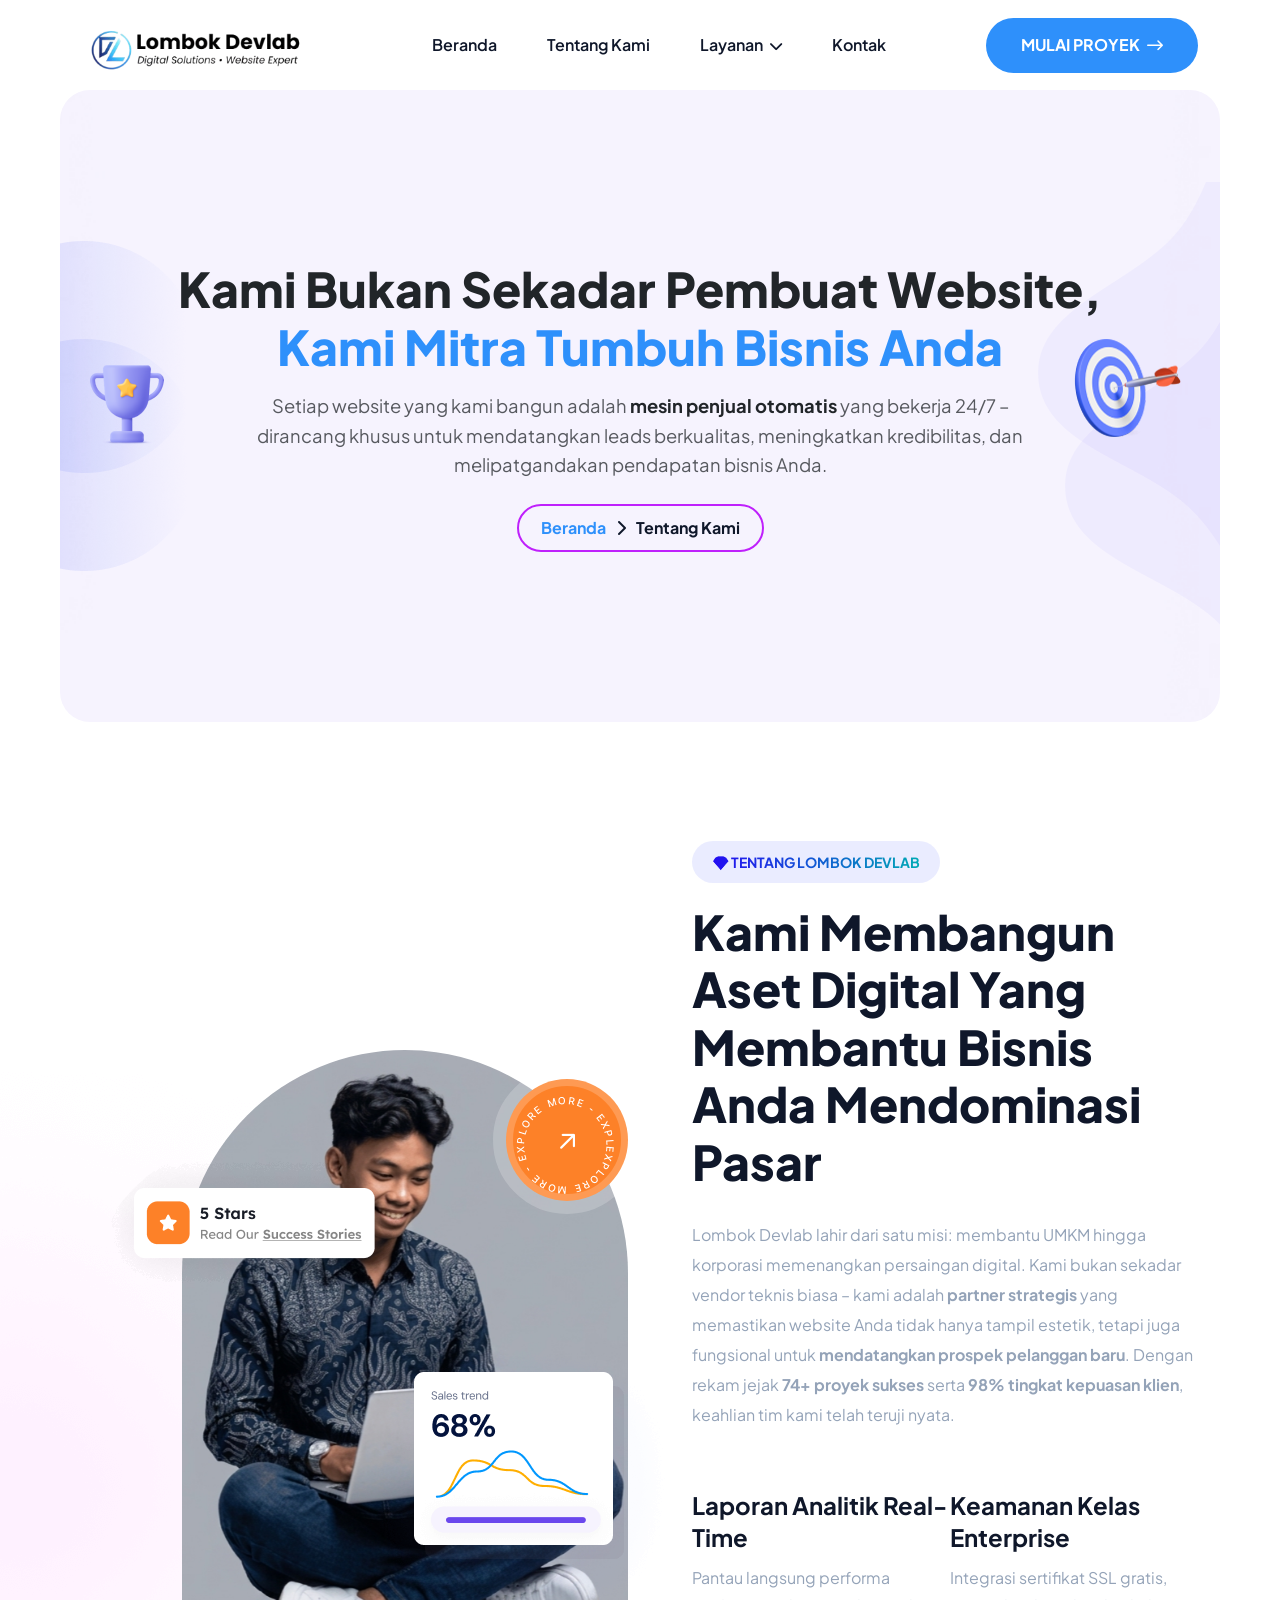
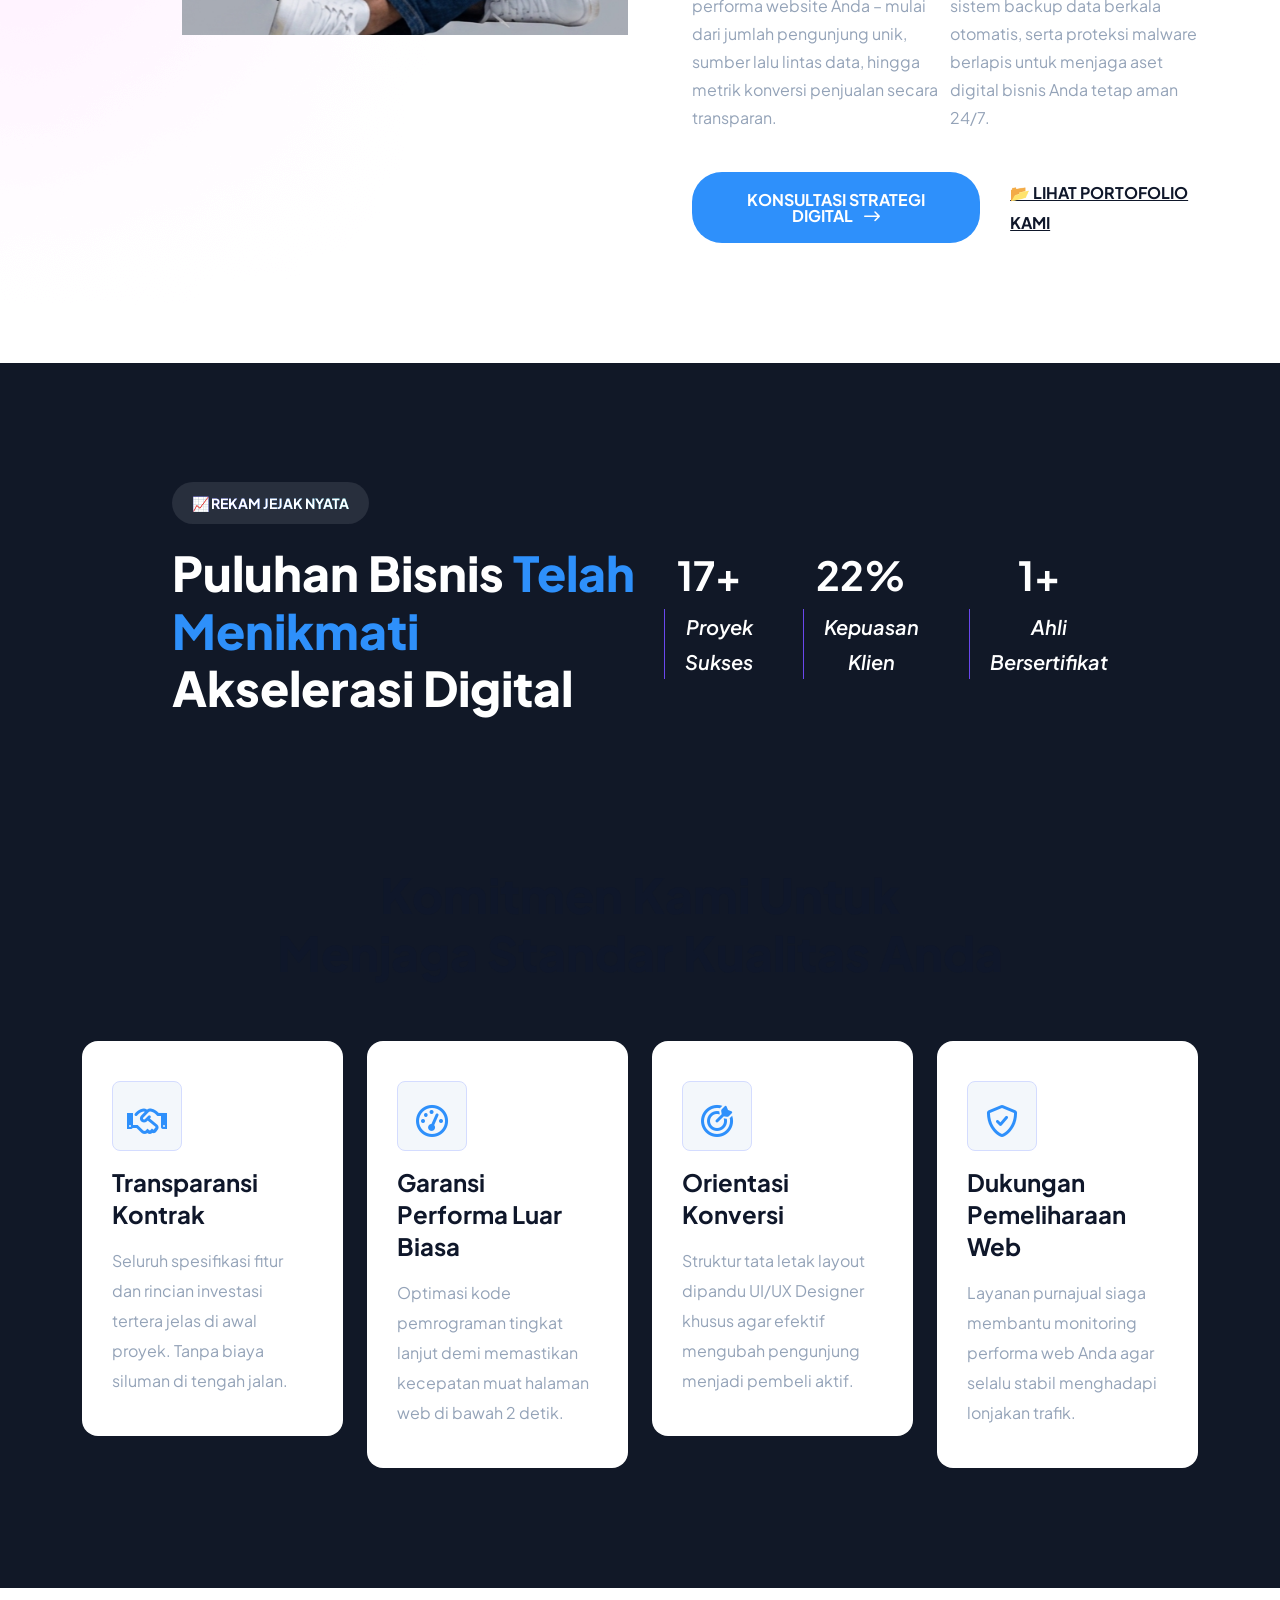
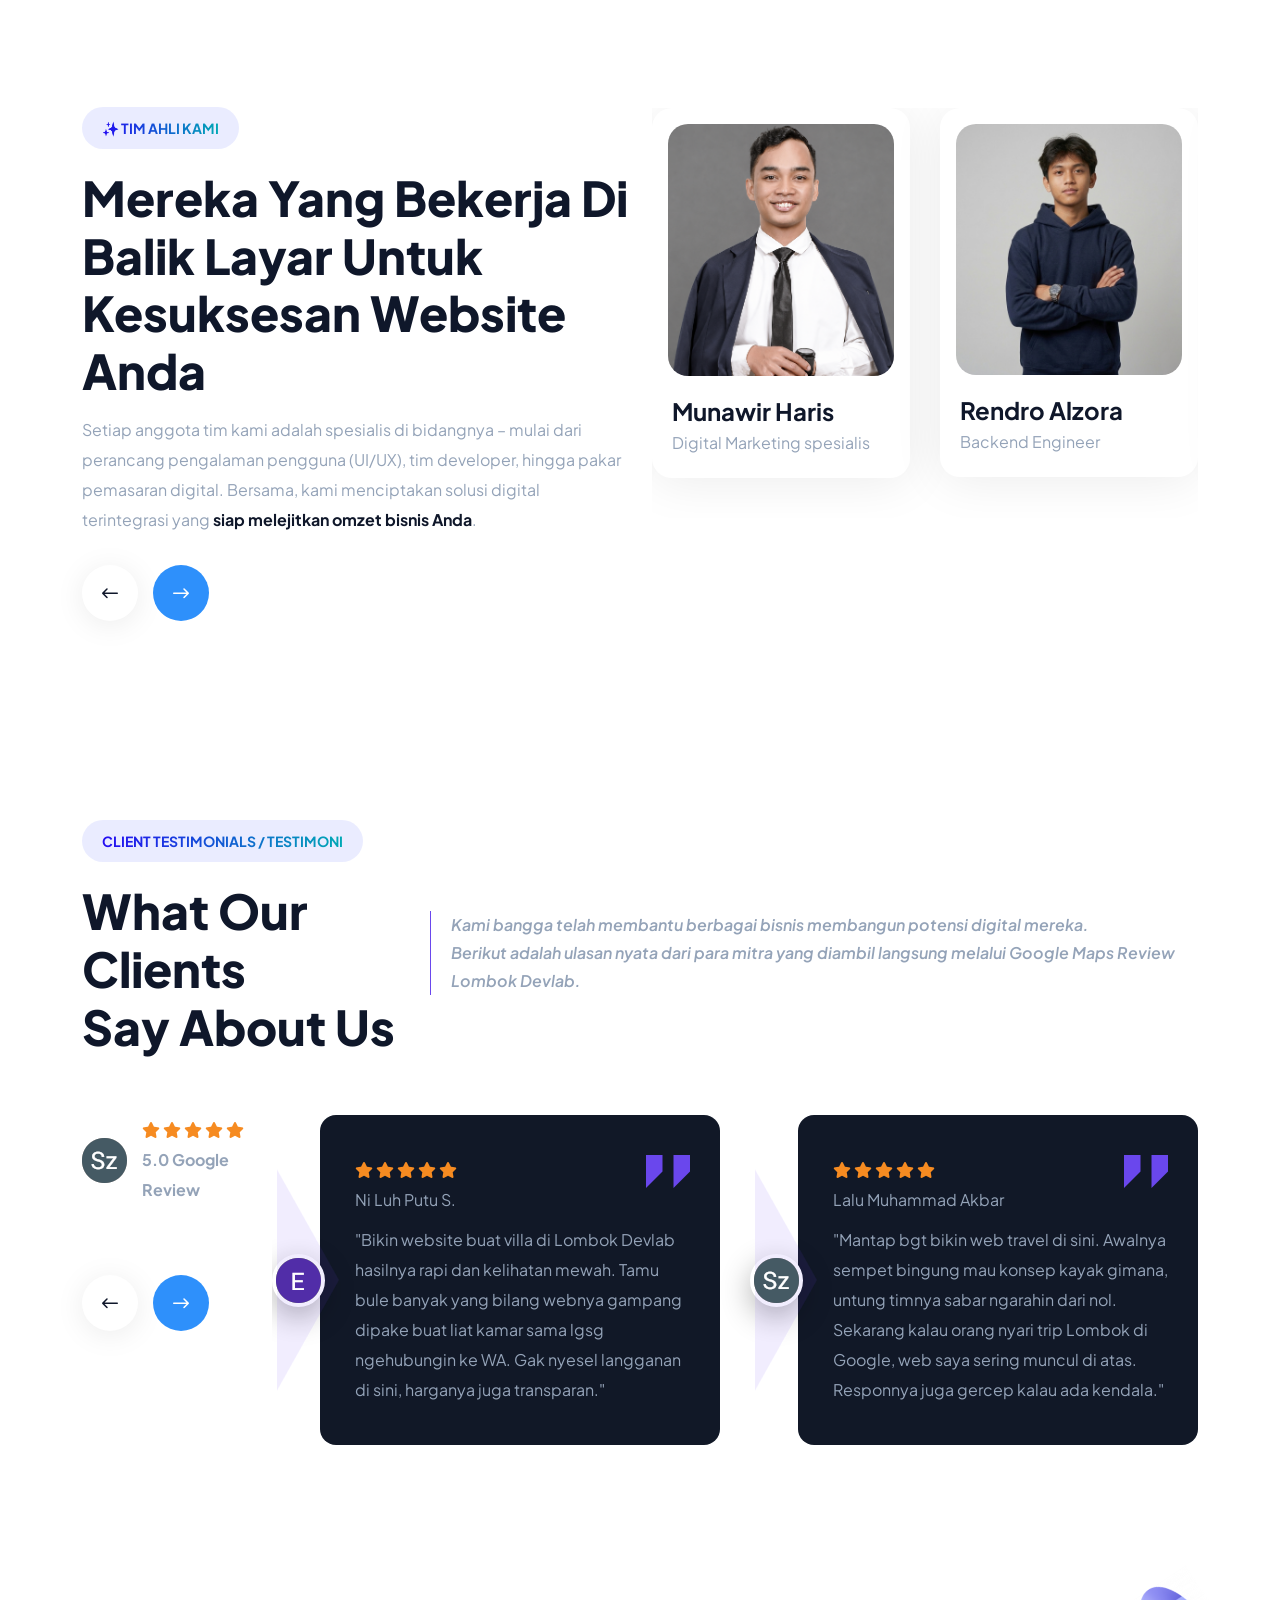
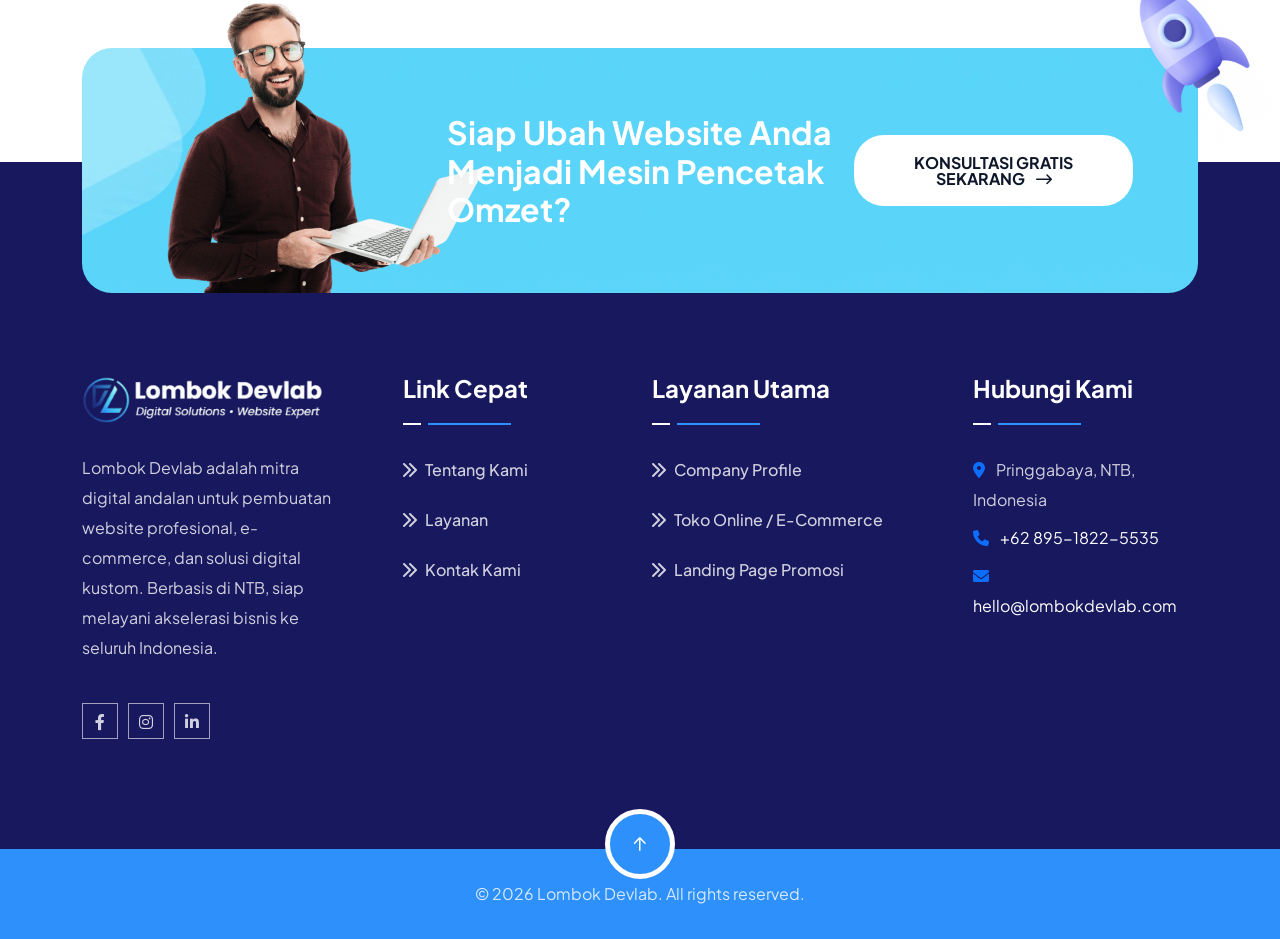
==== commit eb4cf0c7: "up to date" ====
--- a/about.html
+++ b/about.html
@@ -386,7 +386,7 @@
                             Mereka yang <strong>Bekerja di Balik Layar</strong> untuk Kesuksesan Website Anda
                         </h2>
                         <p class="mt-3">
-                            Setiap anggota tim kami adalah spesialis di bidangnya – mulai dari perancang pengalaman pengguna (UI/UX), tim developer, hingga pakar pemasaran digital. Bersama, kami menciptakan solusi digital terintegrasi yang **siap melejitkan omzet bisnis Anda**.
+                            Setiap anggota tim kami adalah spesialis di bidangnya – mulai dari perancang pengalaman pengguna (UI/UX), tim developer, hingga pakar pemasaran digital. Bersama, kami menciptakan solusi digital terintegrasi yang <a href="https://lombokdevlab.com/about.html"><strong>siap melejitkan omzet bisnis Anda</strong></a>.
                         </p>
                     </div>
                     <div class="array-button wow fadeInUp">
@@ -461,26 +461,29 @@
     </div>
 </section>
 
+<!-- testi sec -->
 <section class="testimonial-section fix section-padding">
     <div class="container">
         <div class="testimonial-wrapper">
             <div class="section-title-area">
                 <div class="section-title">
-                    <div class="sub-title bg-color-2 wow fadeInUp"><span>💬 TESTIMONI KLIEN</span></div>
+                    <div class="sub-title bg-color-2 wow fadeInUp">
+                        <span>CLIENT TESTIMONIALS / TESTIMONI</span>
+                    </div>
                     <h2 class="wow fadeInUp" data-wow-delay=".3s">
-                        Kisah Sukses Nyata<br>Mitra Bisnis Kami
+                        What Our Clients <br> Say About Us
                     </h2>
                 </div>
                 <p class="wow fadeInUp" data-wow-delay=".5s">
-                    Kami bangga telah dipercaya mendampingi puluhan pelaku usaha dan perusahaan di Indonesia untuk merealisasikan potensi digital mereka. Berikut adalah ulasan jujur dari mitra Lombok Devlab.
+                    Kami bangga telah membantu berbagai bisnis membangun potensi digital mereka. <br>
+                    Berikut adalah ulasan nyata dari para mitra yang diambil langsung melalui Google Maps Review Lombok Devlab.
                 </p>
             </div>
-            
             <div class="row">
                 <div class="col-xl-2 col-lg-4">
                     <div class="testimonial-left wow fadeInUp" data-wow-delay=".3s">
                         <div class="client-img">
-                            <img src="assets/img/testimonial/10.png" alt="Akumulasi Rating Klien Lombok Devlab">
+                            <img src="assets/img/testimonial/01.png" alt="Trusted Web Agency Lombok Devlab Clients">
                             <div class="content">
                                 <div class="star">
                                     <i class="fa-solid fa-star"></i>
@@ -489,7 +492,7 @@
                                     <i class="fa-solid fa-star"></i>
                                     <i class="fa-solid fa-star"></i>
                                 </div>
-                                <p>70+ Ulasan Puas</p>
+                                <p>5.0 Google Review</p>
                             </div>
                         </div>
                         <div class="array-button wow fadeInUp" data-wow-delay=".5s">
@@ -498,20 +501,18 @@
                         </div>
                     </div>
                 </div>
-                
                 <div class="col-xl-10 col-lg-8">
                     <div class="swiper testimonial-slider">
                         <div class="swiper-wrapper">
-                            
                             <div class="swiper-slide">
                                 <div class="testimonial-box-items">
                                     <div class="icon">
-                                        <img src="assets/img/testimonial/icon.png" alt="Quote Graphic Element">
+                                        <img src="assets/img/testimonial/icon.png" alt="quote icon">
                                     </div>
                                     <div class="testimonial-img">
-                                        <img src="assets/img/testimonial/01.png" alt="Budi Santoso - CEO Batik Lombok">
+                                        <img src="assets/img/testimonial/01.png" alt="Lalu Muhammad Akbar - Client Lombok Devlab">
                                         <div class="shape-img">
-                                            <img src="assets/img/testimonial/shape.png" alt="Decorative Pattern">
+                                            <img src="assets/img/testimonial/shape.png" alt="shape">
                                         </div>
                                     </div>
                                     <div class="content">
@@ -523,11 +524,11 @@
                                                 <i class="fa-solid fa-star"></i>
                                                 <i class="fa-solid fa-star"></i>
                                             </div>
-                                            <h5>Budi Santoso</h5>
-                                            <span>CEO, Batik Lombok</span>
+                                            <span>Lalu Muhammad Akbar</span>
+                                            <!-- <span>Local Guide • Sasak Lombok Tour</span> -->
                                         </div>
                                         <p>
-                                            "Website e-commerce yang dibangun oleh tim Lombok Devlab sangat profesional dan responsif. Berkat optimasi performa yang baik, konversi penjualan online toko kami melesat signifikan dalam waktu singkat."
+                                            "Mantap bgt bikin web travel di sini. Awalnya sempet bingung mau konsep kayak gimana, untung timnya sabar ngarahin dari nol. Sekarang kalau orang nyari trip Lombok di Google, web saya sering muncul di atas. Responnya juga gercep kalau ada kendala."
                                         </p>
                                     </div>
                                 </div>
@@ -536,12 +537,12 @@
                             <div class="swiper-slide">
                                 <div class="testimonial-box-items">
                                     <div class="icon">
-                                        <img src="assets/img/testimonial/icon.png" alt="Quote Graphic Element">
+                                        <img src="assets/img/testimonial/icon.png" alt="quote icon">
                                     </div>
                                     <div class="testimonial-img">
-                                        <img src="assets/img/testimonial/02.png" alt="Rina Amelia - Owner Fashion Store">
+                                        <img src="assets/img/testimonial/02.png" alt="Ni Luh Putu S. - Client Lombok Devlab">
                                         <div class="shape-img">
-                                            <img src="assets/img/testimonial/shape.png" alt="Decorative Pattern">
+                                            <img src="assets/img/testimonial/shape.png" alt="shape">
                                         </div>
                                     </div>
                                     <div class="content">
@@ -553,22 +554,20 @@
                                                 <i class="fa-solid fa-star"></i>
                                                 <i class="fa-solid fa-star"></i>
                                             </div>
-                                            <h5>Rina Amelia</h5>
-                                            <span>Owner, Fashion Store</span>
+                                            <!-- <h5>Ni Luh Putu S.</h5> -->
+                                            <span>Ni Luh Putu S.</span>
+                                            <!-- <span>Manager • Kuta Beach Villa</span> -->
                                         </div>
                                         <p>
-                                            "Desain tata letak UI/UX yang dibuat sangat modern dan intuitif, mempermudah pelanggan baru saat bertransaksi belanja. Sesi konsultasi di awal sangat membantu penentuan strategi website."
+                                            "Bikin website buat villa di Lombok Devlab hasilnya rapi dan kelihatan mewah. Tamu bule banyak yang bilang webnya gampang dipake buat liat kamar sama lgsg ngehubungin ke WA. Gak nyesel langganan di sini, harganya juga transparan."
                                         </p>
                                     </div>
                                 </div>
                             </div>
-
-                          
-                        </div>
-                    </div>
-                </div>
-            </div>
-
+                        </div>
+                    </div>
+                </div>
+            </div>
         </div>
     </div>
 </section>
@@ -667,19 +666,22 @@
 
     <div class="footer-bottom">
         <div class="container">
-            <div class="footer-wrapper d-flex align-items-center justify-content-between">
-                <p class="wow fadeInLeft color-2" data-wow-delay=".3s">
-                    &copy; <span id="currentYear">2026</span> Lombok Devlab. All rights reserved.
-                </p>
-                <ul class="footer-menu wow fadeInRight" data-wow-delay=".5s">
+            <div class="footer-wrapper d-flex align-items-center justify-content-center">
+                <a href="https://lombokdevlab.com">
+                    <p class="wow fadeInLeft color-2" data-wow-delay=".3s">
+                        &copy; <span id="currentYear">2026</span> Lombok Devlab. All rights reserved.
+                    </p>
+                </a>
+                <!-- <ul class="footer-menu wow fadeInRight" data-wow-delay=".5s">
                     <li><a href="terms.html">Syarat & Ketentuan</a></li>
                     <li><a href="privacy.html">Kebijakan Privasi</a></li>
-                </ul>
+                </ul> -->
             </div>
         </div>
         <a href="#" id="scrollUp" class="scroll-icon"><i class="far fa-arrow-up"></i></a>
     </div>
 </footer>
+
 
 <script>
     document.getElementById("currentYear").textContent = new Date().getFullYear();
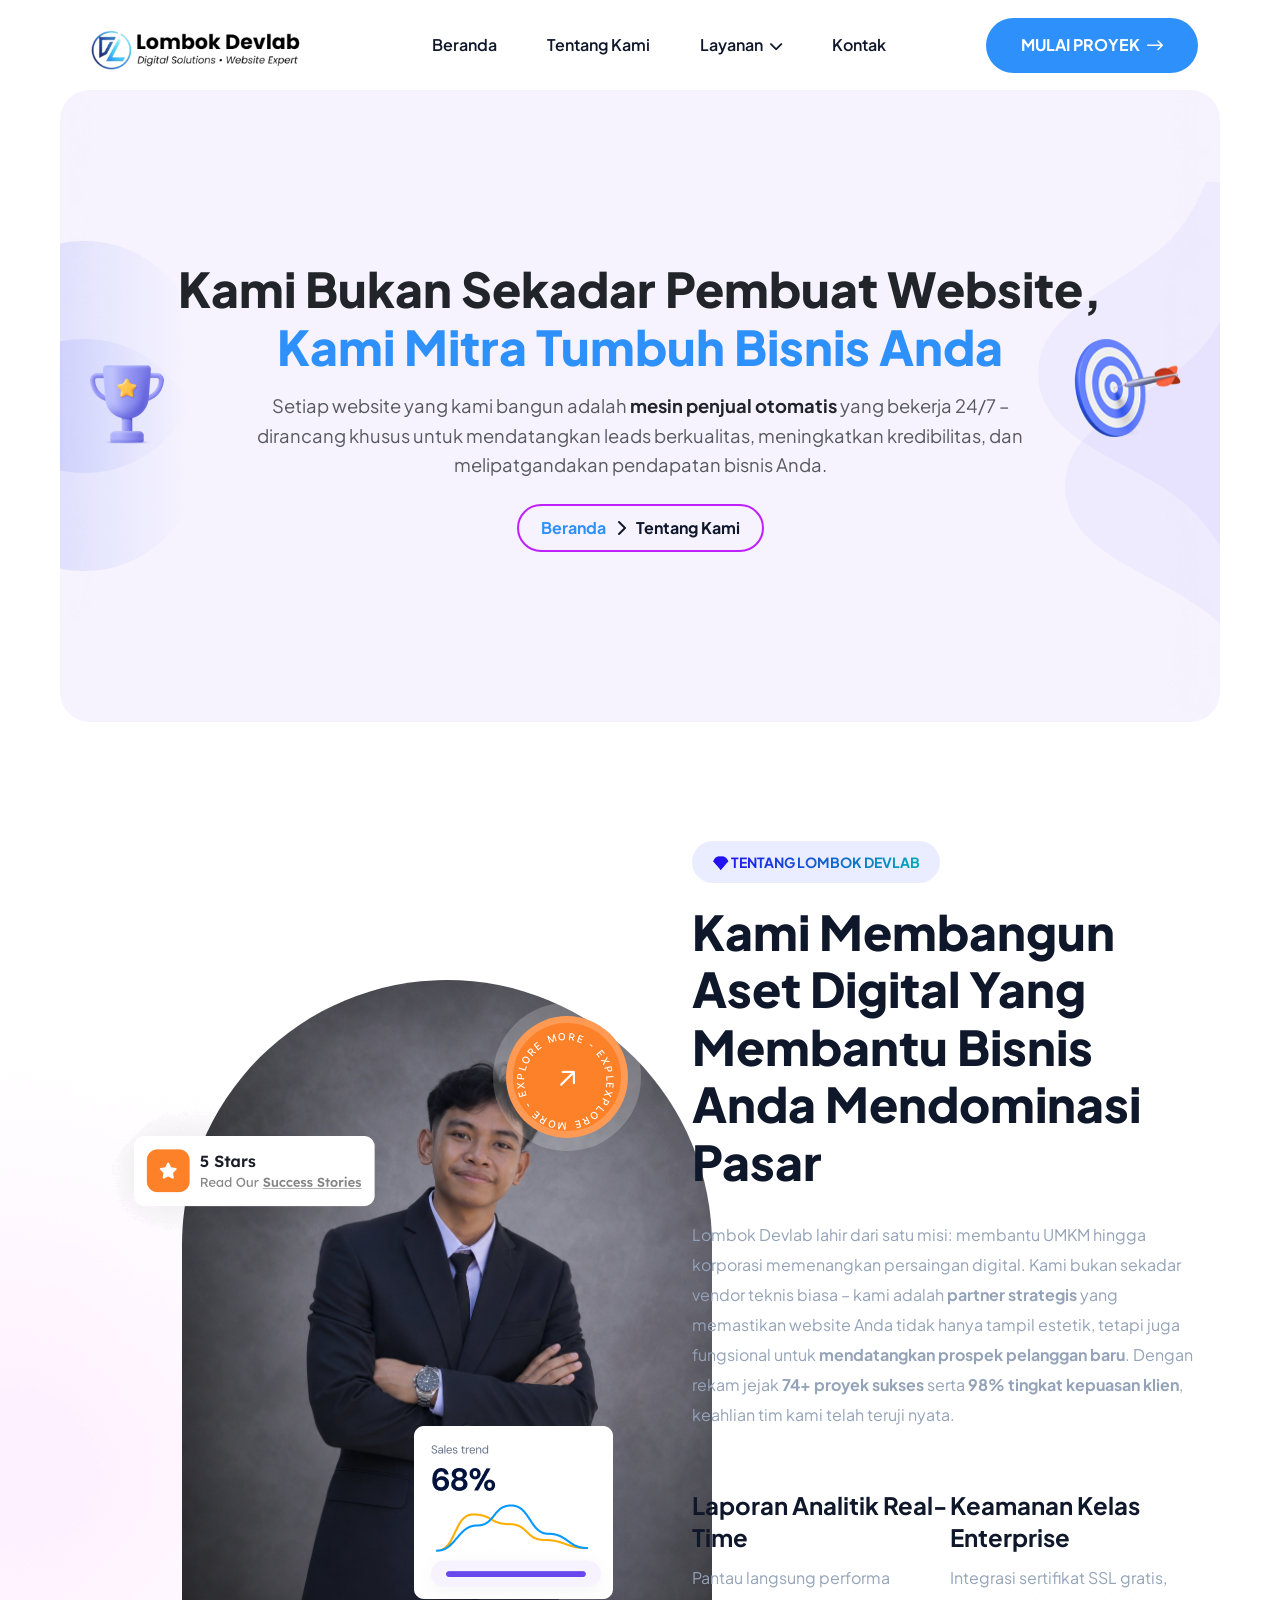
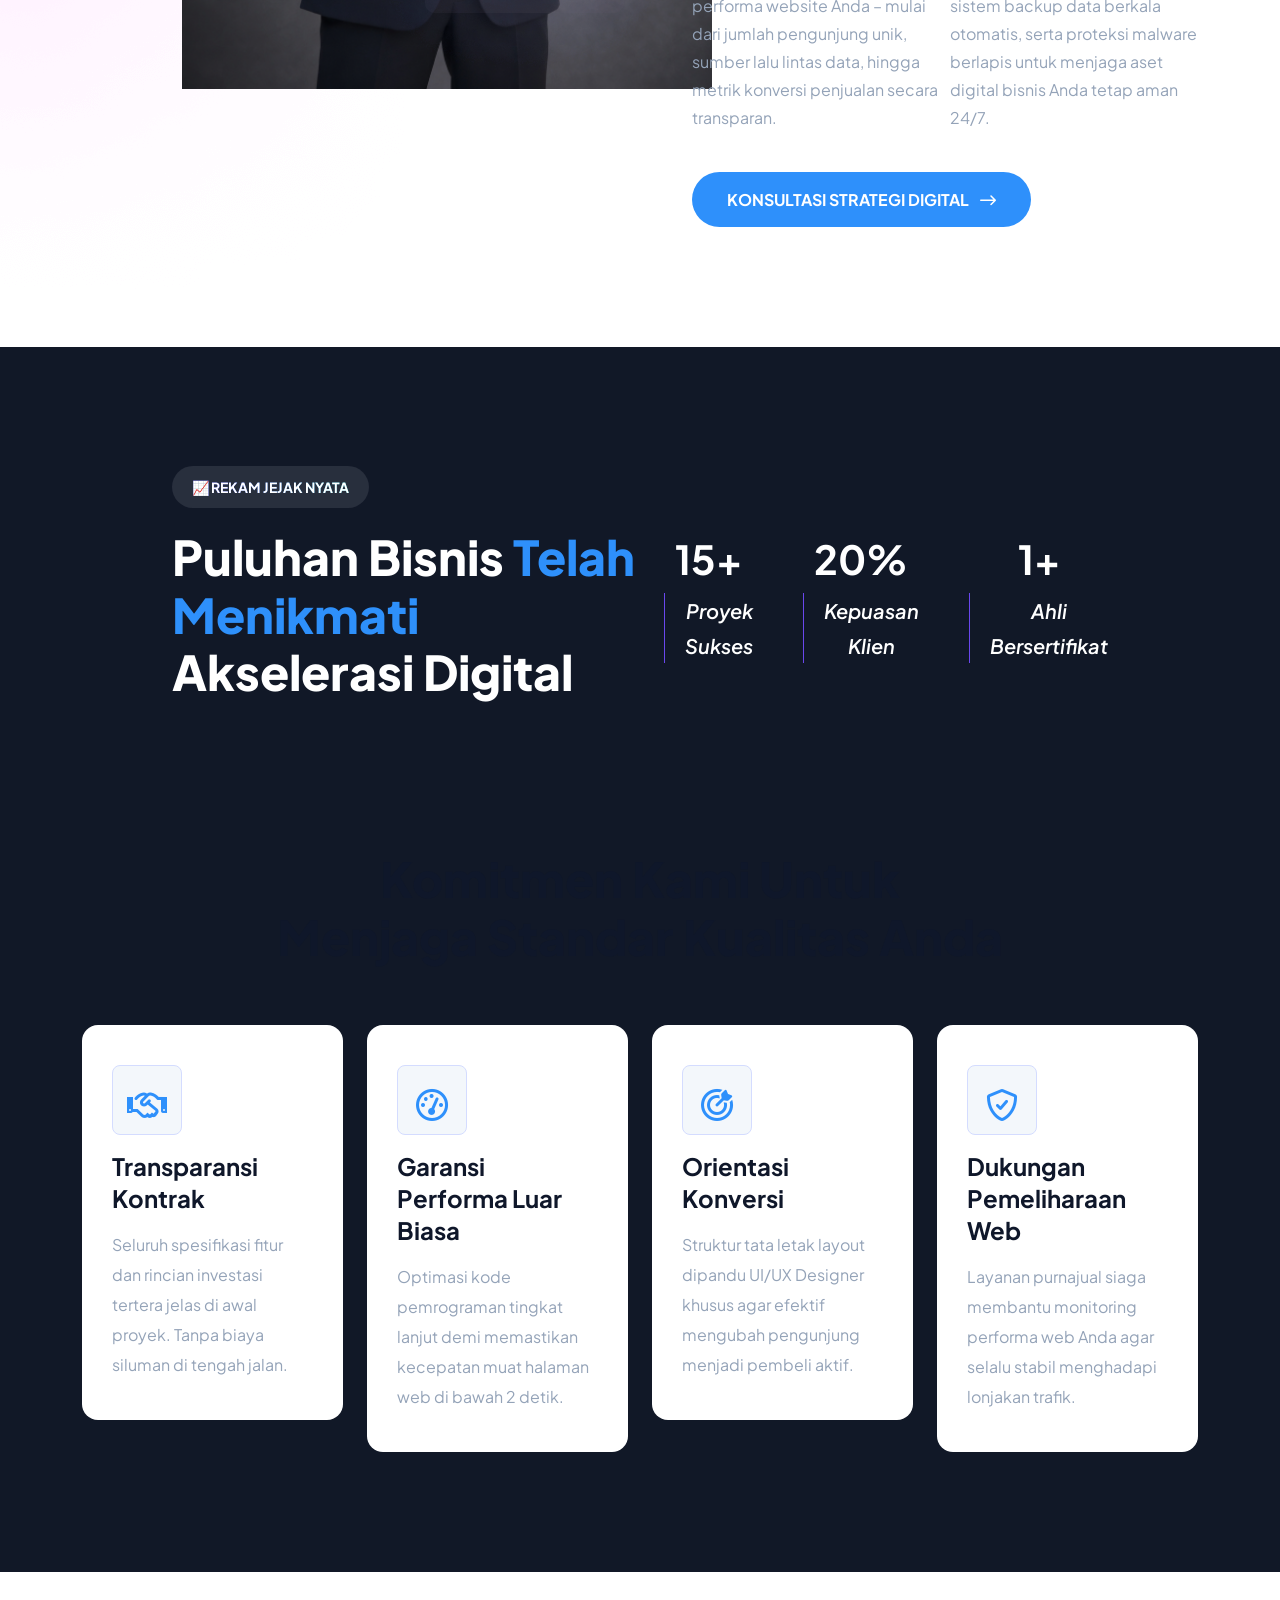
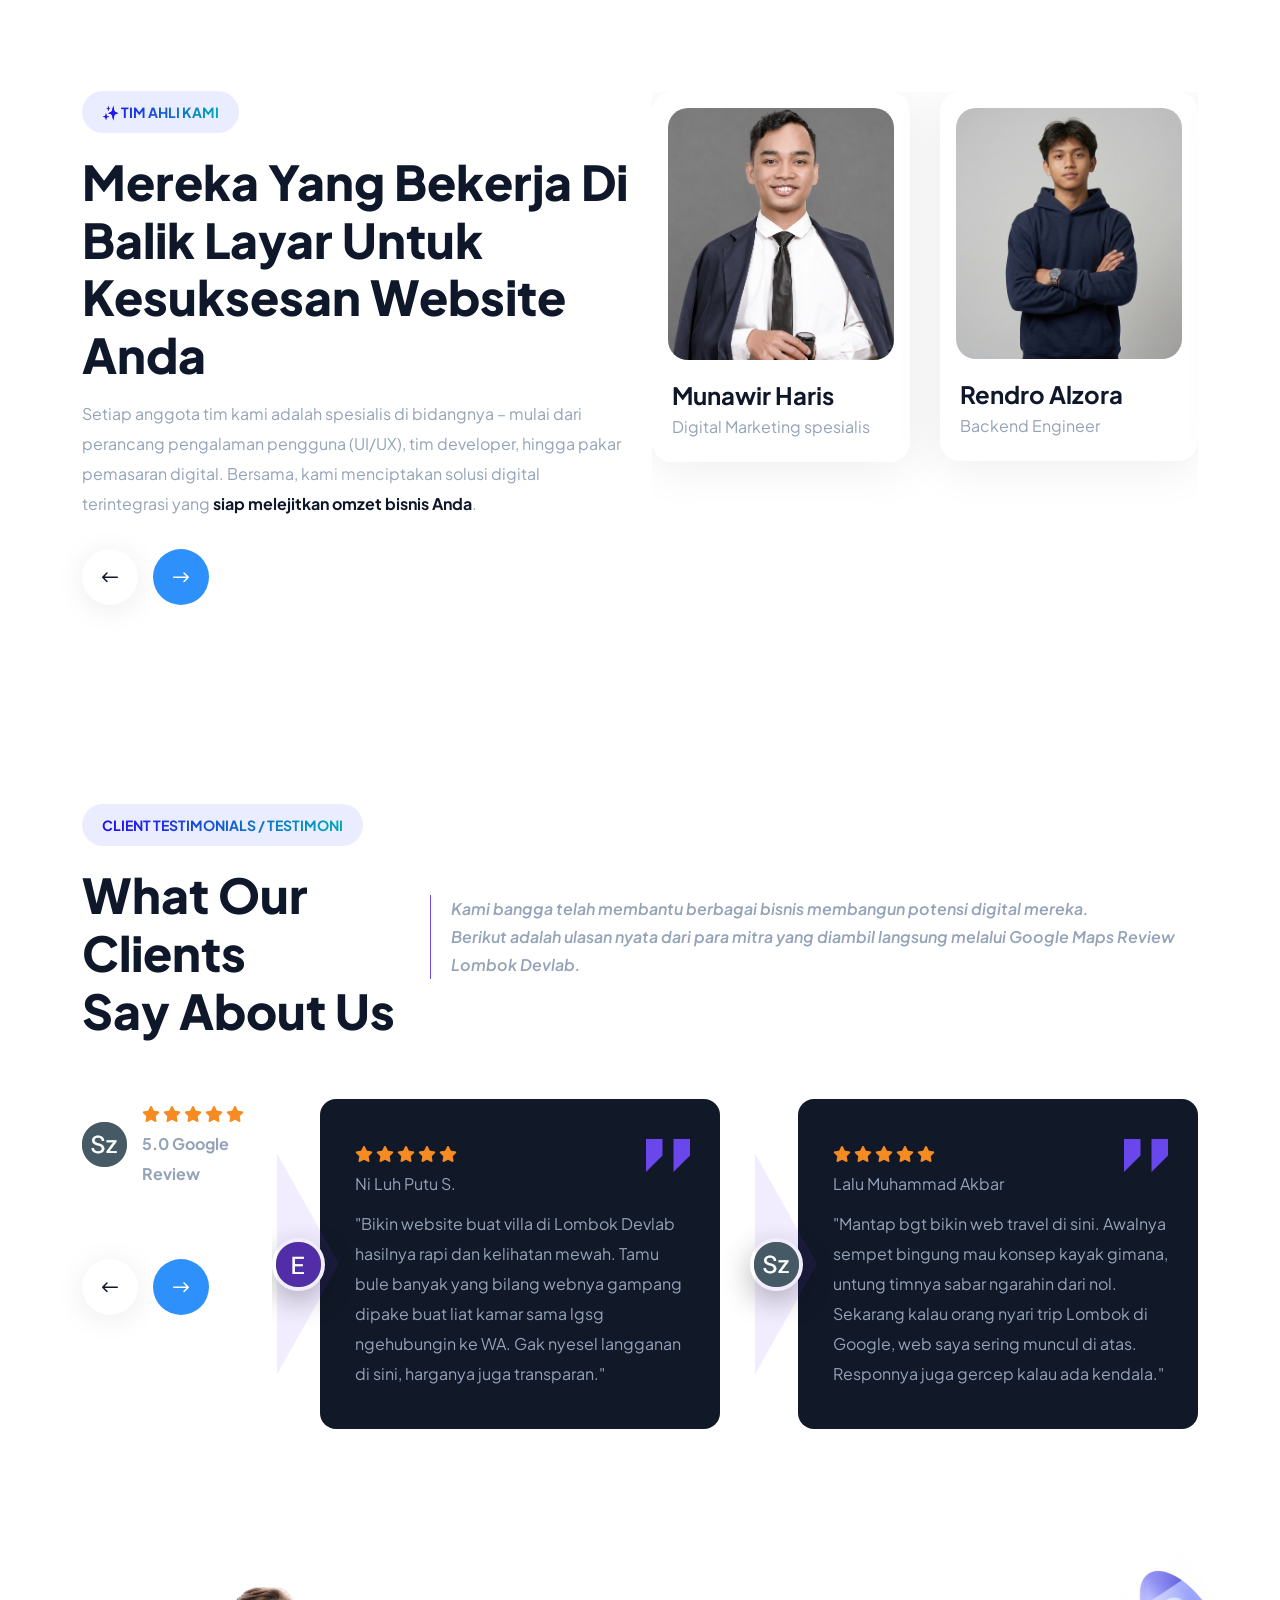
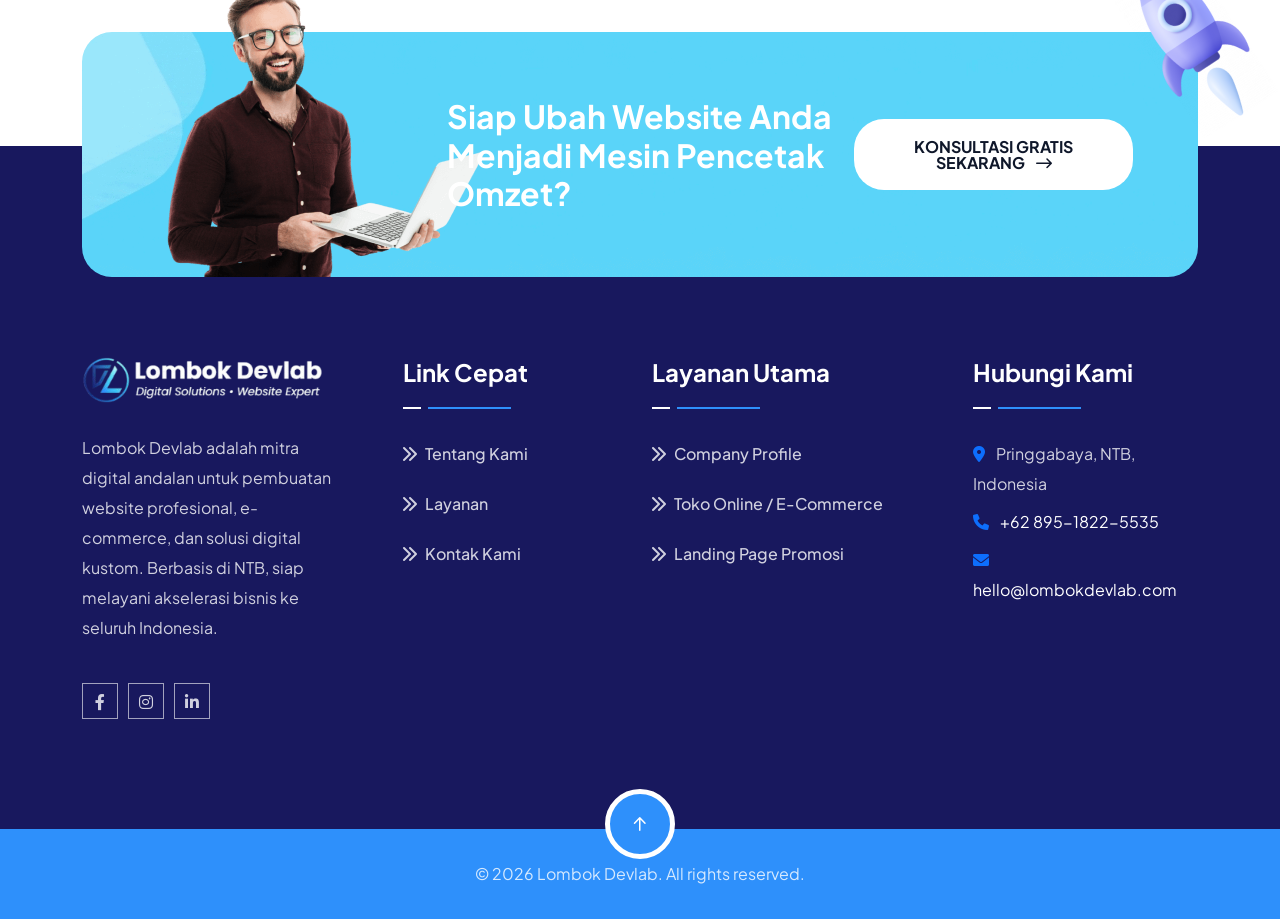
==== commit 90d25067: "branch" ====
--- a/about.html
+++ b/about.html
@@ -243,7 +243,7 @@
                 <div class="col-lg-6">
                     <div class="about-image">
                         <!-- <img src="assets/img/about/01.jpg" alt="Tim Pengembang Web Lombok Devlab" class="wow img-custom-anim-left"> -->
-                        <img src="assets/img/about/01.jpg" alt="Tim Pengembang Web Lombok Devlab" class="wow img-custom-anim-left">
+                        <img src="assets/img/about/01.png" style="width: 530px;" alt="Tim Pengembang Web Lombok Devlab" class="wow img-custom-anim-left">
                         <div class="box-shape float-bob-y"><img src="assets/img/about/box-shape-2.png" alt="Decor Box"></div>
                         <div class="gap-shape float-bob-x"><img src="assets/img/about/grap-2.png" alt="Analytics Graph Decor"></div>
                         <a href="projects.html" class="circle-button">
@@ -287,7 +287,7 @@
                                     Konsultasi Strategi Digital <i class="fa-regular fa-arrow-right-long ms-2"></i>
                                 </a>
                             </div>
-                            <a href="projects.html" class="link-btn wow fadeInUp" data-wow-delay=".5s">📂 Lihat Portofolio Kami</a>
+                            <!-- <a href="projects.html" class="link-btn wow fadeInUp" data-wow-delay=".5s">📂 Lihat Portofolio Kami</a> -->
                         </div>
                     </div>
                 </div>
